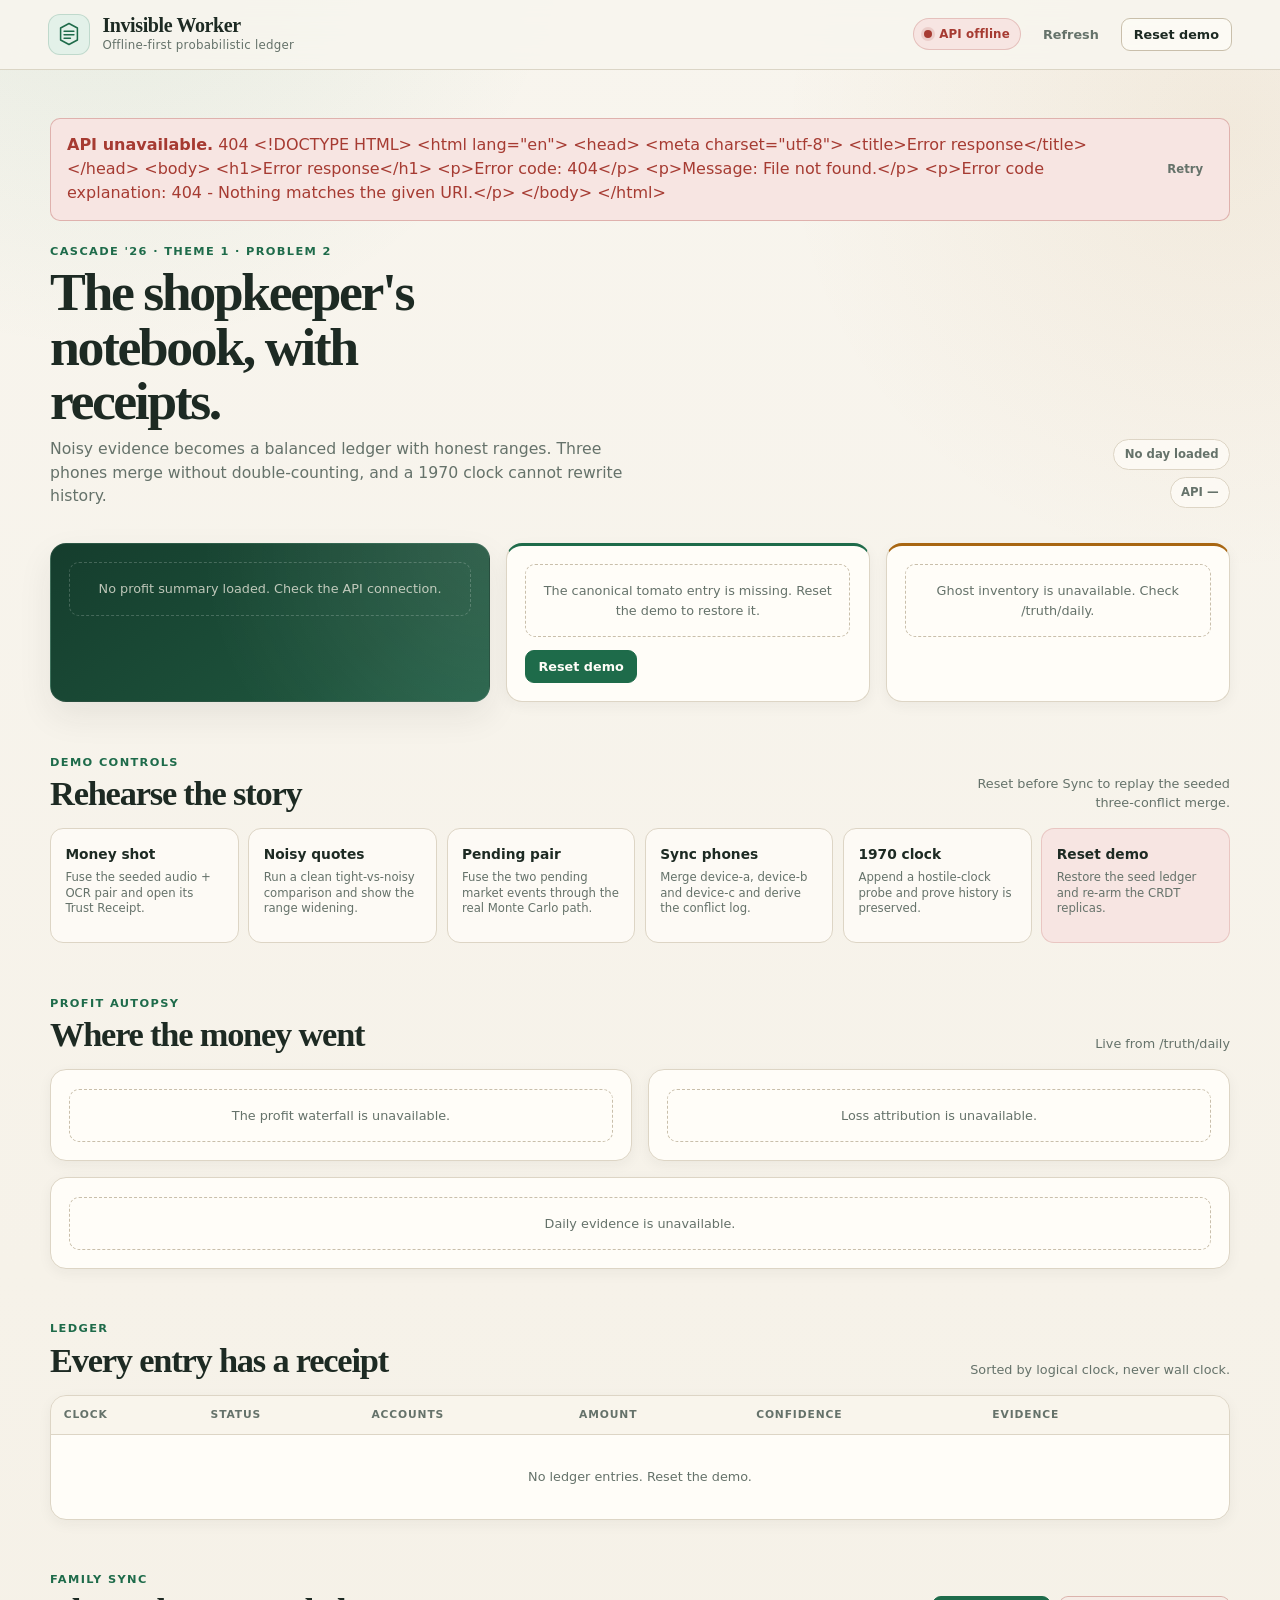
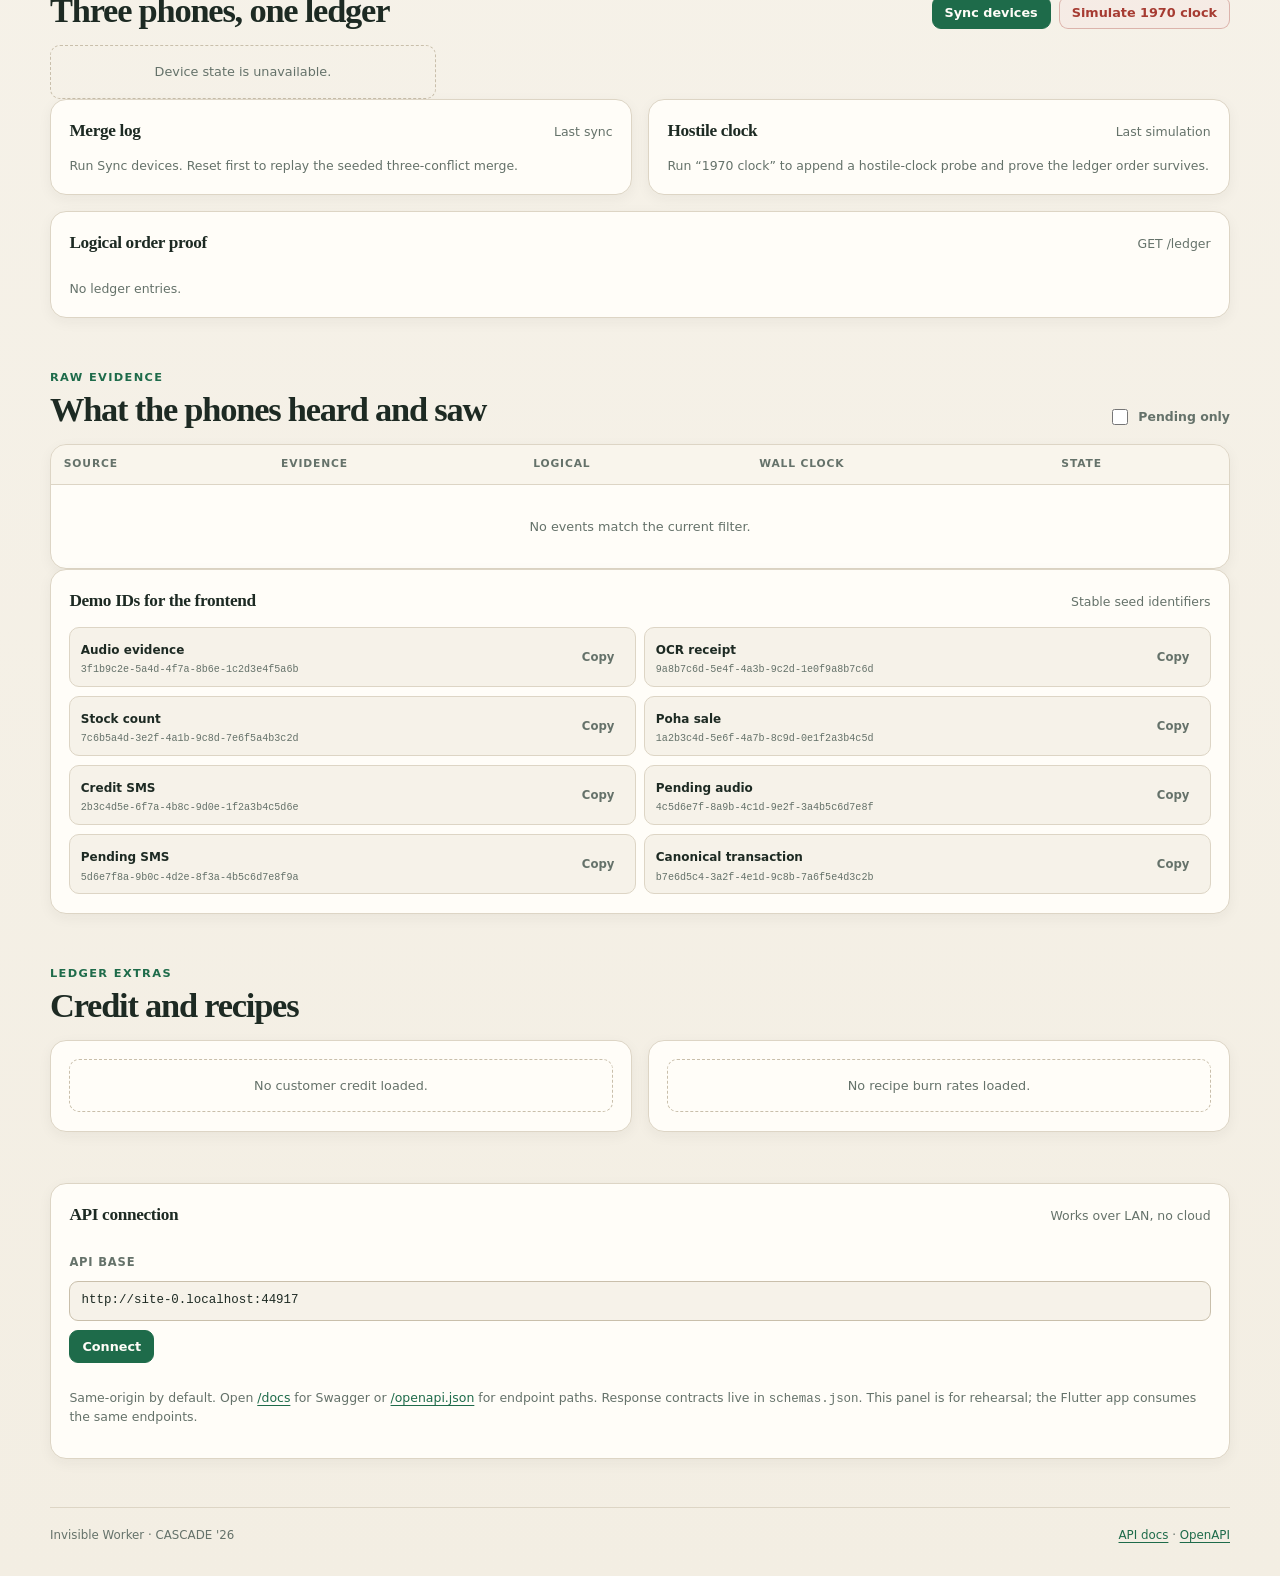
==== frontend/index.html @ 2cdbbe34 "Initial commit: offline probabilistic ledger, CRDT sync, and demo dashboard" ====
<!doctype html>
<html lang="en">
<head>
  <meta charset="utf-8">
  <meta name="viewport" content="width=device-width, initial-scale=1">
  <meta name="color-scheme" content="light">
  <title>Invisible Worker — Daily Truth</title>
  <meta name="description" content="Offline-first probabilistic ledger for street vendors. Every number has a range and a receipt.">
  <link rel="stylesheet" href="styles.css">
</head>
<body>
  <a class="skip-link" href="#main">Skip to content</a>

  <header class="topbar">
    <div class="brand">
      <span class="brand-mark" aria-hidden="true">
        <svg viewBox="0 0 40 40" role="img" focusable="false">
          <path d="M8 11.5 20 5l12 6.5v17L20 35 8 28.5z" fill="none" stroke="currentColor" stroke-width="2.2" stroke-linejoin="round"/>
          <path d="M13 16h14M13 21h14M13 26h9" stroke="currentColor" stroke-width="2.2" stroke-linecap="round"/>
        </svg>
      </span>
      <div>
        <h1>Invisible Worker</h1>
        <p>Offline-first probabilistic ledger</p>
      </div>
    </div>
    <div class="topbar__actions">
      <span class="status status--idle" id="api-status" role="status">
        <span class="status__dot"></span>
        <span id="api-status-text">Connecting</span>
      </span>
      <button class="btn btn--ghost" id="refresh-btn" type="button">Refresh</button>
      <button class="btn btn--outline" id="reset-btn-top" type="button" data-action="reset">Reset demo</button>
    </div>
  </header>

  <main class="shell" id="main">
    <div class="banner" id="error-banner" role="alert" hidden>
      <div><strong>API unavailable.</strong> <span id="error-text">Check that the server is running and the API base is correct.</span></div>
      <button class="btn btn--small btn--ghost" id="retry-btn" type="button">Retry</button>
    </div>

    <section class="intro" aria-labelledby="intro-title">
      <div>
        <p class="eyebrow">CASCADE '26 · Theme 1 · Problem 2</p>
        <h2 id="intro-title">The shopkeeper's notebook, with receipts.</h2>
        <p class="intro__copy">Noisy evidence becomes a balanced ledger with honest ranges. Three phones merge without double-counting, and a 1970 clock cannot rewrite history.</p>
      </div>
      <div class="intro__meta">
        <span class="pill" id="business-date">Loading day…</span>
        <span class="pill" id="health-version">API —</span>
      </div>
    </section>

    <section class="hero-grid" aria-label="Today at a glance">
      <article class="card card--profit" id="profit-card">
        <div class="skeleton skeleton--line"></div>
        <div class="skeleton skeleton--big"></div>
        <div class="skeleton skeleton--line"></div>
        <div class="skeleton skeleton--line short"></div>
      </article>

      <article class="card card--shot" id="money-shot-card">
        <div class="skeleton skeleton--line"></div>
        <div class="skeleton skeleton--big"></div>
        <div class="skeleton skeleton--line"></div>
      </article>

      <article class="card card--ghost" id="ghost-card">
        <div class="skeleton skeleton--line"></div>
        <div class="skeleton skeleton--big"></div>
        <div class="skeleton skeleton--line"></div>
      </article>
    </section>

    <section class="section" id="controls" aria-labelledby="controls-title">
      <div class="section__head">
        <div>
          <p class="eyebrow">Demo controls</p>
          <h2 id="controls-title">Rehearse the story</h2>
        </div>
        <p class="section__hint">Reset before Sync to replay the seeded three-conflict merge.</p>
      </div>
      <div class="control-grid" id="control-grid">
        <button class="control" type="button" data-action="money-shot">
          <span class="control__title">Money shot</span>
          <span class="control__copy">Fuse the seeded audio + OCR pair and open its Trust Receipt.</span>
        </button>
        <button class="control" type="button" data-action="noisy">
          <span class="control__title">Noisy quotes</span>
          <span class="control__copy">Run a clean tight-vs-noisy comparison and show the range widening.</span>
        </button>
        <button class="control" type="button" data-action="pending-pair">
          <span class="control__title">Pending pair</span>
          <span class="control__copy">Fuse the two pending market events through the real Monte Carlo path.</span>
        </button>
        <button class="control" type="button" data-action="sync">
          <span class="control__title">Sync phones</span>
          <span class="control__copy">Merge device-a, device-b and device-c and derive the conflict log.</span>
        </button>
        <button class="control" type="button" data-action="clock">
          <span class="control__title">1970 clock</span>
          <span class="control__copy">Append a hostile-clock probe and prove history is preserved.</span>
        </button>
        <button class="control control--reset" type="button" data-action="reset">
          <span class="control__title">Reset demo</span>
          <span class="control__copy">Restore the seed ledger and re-arm the CRDT replicas.</span>
        </button>
      </div>
      <div class="scenario-result" id="scenario-result" hidden aria-live="polite"></div>
    </section>

    <section class="section" id="daily" aria-labelledby="daily-title">
      <div class="section__head">
        <div>
          <p class="eyebrow">Profit autopsy</p>
          <h2 id="daily-title">Where the money went</h2>
        </div>
        <p class="section__hint" id="daily-hint">Live from /truth/daily</p>
      </div>
      <div class="split-grid">
        <article class="card" id="waterfall-card">
          <div class="skeleton skeleton--line"></div>
          <div class="skeleton skeleton--line"></div>
          <div class="skeleton skeleton--line"></div>
        </article>
        <article class="card" id="loss-card">
          <div class="skeleton skeleton--line"></div>
          <div class="skeleton skeleton--line"></div>
          <div class="skeleton skeleton--line"></div>
        </article>
      </div>
      <article class="card evidence-card" id="evidence-card">
        <div class="skeleton skeleton--line"></div>
        <div class="skeleton skeleton--line"></div>
      </article>
    </section>

    <section class="section" id="ledger-section" aria-labelledby="ledger-title">
      <div class="section__head">
        <div>
          <p class="eyebrow">Ledger</p>
          <h2 id="ledger-title">Every entry has a receipt</h2>
        </div>
        <p class="section__hint">Sorted by logical clock, never wall clock.</p>
      </div>
      <div class="table-wrap card">
        <table>
          <caption class="sr-only">Ledger entries</caption>
          <thead>
            <tr>
              <th scope="col">Clock</th>
              <th scope="col">Status</th>
              <th scope="col">Accounts</th>
              <th scope="col">Amount</th>
              <th scope="col">Confidence</th>
              <th scope="col">Evidence</th>
              <th scope="col"><span class="sr-only">Action</span></th>
            </tr>
          </thead>
          <tbody id="ledger-body">
            <tr><td colspan="7" class="table-empty">Loading ledger…</td></tr>
          </tbody>
        </table>
      </div>
    </section>

    <section class="section" id="sync-section" aria-labelledby="sync-title">
      <div class="section__head">
        <div>
          <p class="eyebrow">Family sync</p>
          <h2 id="sync-title">Three phones, one ledger</h2>
        </div>
        <div class="button-row">
          <button class="btn btn--primary" type="button" data-action="sync">Sync devices</button>
          <button class="btn btn--danger-outline" type="button" data-action="clock">Simulate 1970 clock</button>
        </div>
      </div>
      <div class="device-grid" id="device-grid">
        <div class="card"><div class="skeleton skeleton--line"></div><div class="skeleton skeleton--line short"></div></div>
        <div class="card"><div class="skeleton skeleton--line"></div><div class="skeleton skeleton--line short"></div></div>
        <div class="card"><div class="skeleton skeleton--line"></div><div class="skeleton skeleton--line short"></div></div>
      </div>
      <div class="split-grid">
        <article class="card" id="merge-log-card">
          <div class="skeleton skeleton--line"></div>
          <div class="skeleton skeleton--line"></div>
        </article>
        <article class="card" id="clock-result-card">
          <div class="skeleton skeleton--line"></div>
          <div class="skeleton skeleton--line"></div>
        </article>
      </div>
      <article class="card order-card" id="order-card">
        <div class="card__head">
          <h3>Logical order proof</h3>
          <span class="muted">GET /ledger</span>
        </div>
        <div class="order-pills" id="ledger-order"></div>
        <p class="proof" id="probe-proof">Loading ledger order…</p>
      </article>
    </section>

    <section class="section" id="events-section" aria-labelledby="events-title">
      <div class="section__head">
        <div>
          <p class="eyebrow">Raw evidence</p>
          <h2 id="events-title">What the phones heard and saw</h2>
        </div>
        <label class="toggle">
          <input type="checkbox" id="pending-toggle">
          Pending only
        </label>
      </div>
      <div class="table-wrap card">
        <table>
          <caption class="sr-only">Raw events</caption>
          <thead>
            <tr>
              <th scope="col">Source</th>
              <th scope="col">Evidence</th>
              <th scope="col">Logical</th>
              <th scope="col">Wall clock</th>
              <th scope="col">State</th>
            </tr>
          </thead>
          <tbody id="events-body">
            <tr><td colspan="5" class="table-empty">Loading evidence…</td></tr>
          </tbody>
        </table>
      </div>
      <article class="card" id="seed-card">
        <div class="card__head">
          <h3>Demo IDs for the frontend</h3>
          <span class="muted">Stable seed identifiers</span>
        </div>
        <div class="seed-list" id="seed-list"></div>
      </article>
    </section>

    <section class="section" id="extras-section" aria-labelledby="extras-title">
      <div class="section__head">
        <div>
          <p class="eyebrow">Ledger extras</p>
          <h2 id="extras-title">Credit and recipes</h2>
        </div>
      </div>
      <div class="split-grid">
        <article class="card" id="credits-card">
          <div class="skeleton skeleton--line"></div>
          <div class="skeleton skeleton--line"></div>
        </article>
        <article class="card" id="recipes-card">
          <div class="skeleton skeleton--line"></div>
          <div class="skeleton skeleton--line"></div>
        </article>
      </div>
    </section>

    <section class="section" id="api-section" aria-labelledby="api-title">
      <article class="card api-card">
        <div class="card__head">
          <h3 id="api-title">API connection</h3>
          <span class="muted">Works over LAN, no cloud</span>
        </div>
        <form class="api-form" id="api-form">
          <label for="api-base">API base</label>
          <input id="api-base" name="api" type="url" placeholder="http://192.168.1.100:8000" autocomplete="off" spellcheck="false">
          <button class="btn btn--primary" type="submit">Connect</button>
        </form>
        <p class="muted">Same-origin by default. Open <a id="docs-link" href="/docs">/docs</a> for Swagger or <a id="openapi-link" href="/openapi.json">/openapi.json</a> for endpoint paths. Response contracts live in <code>schemas.json</code>. This panel is for rehearsal; the Flutter app consumes the same endpoints.</p>
      </article>
    </section>
  </main>

  <footer class="footer">
    <span>Invisible Worker · CASCADE '26</span>
    <span><a id="footer-docs-link" href="/docs">API docs</a> · <a id="footer-openapi-link" href="/openapi.json">OpenAPI</a></span>
  </footer>

  <div class="toasts" id="toasts" aria-live="polite" aria-atomic="false"></div>

  <div class="modal" id="receipt-modal" hidden>
    <div class="modal__backdrop" data-close-modal></div>
    <div class="modal__dialog" role="dialog" aria-modal="true" aria-labelledby="receipt-title">
      <div class="modal__header">
        <div>
          <p class="eyebrow">Trust Receipt</p>
          <h2 id="receipt-title">Evidence explanation</h2>
        </div>
        <button class="btn btn--ghost" type="button" data-close-modal aria-label="Close receipt">Close</button>
      </div>
      <div class="modal__body" id="receipt-body"></div>
    </div>
  </div>

  <script src="app.js" defer></script>
</body>
</html>
---- frontend/styles.css ----
:root {
  --paper: #f6f2e9;
  --paper-2: #efe8da;
  --card: #fffdf8;
  --ink: #1d2a23;
  --muted: #65726a;
  --faint: #8a948c;
  --line: #ddd5c5;
  --line-strong: #c9bfab;
  --green: #1e6b4a;
  --green-2: #2d8a60;
  --green-soft: #e3f1e9;
  --amber: #a86612;
  --amber-soft: #fbf0dc;
  --red: #a63b32;
  --red-soft: #f7e5e2;
  --blue: #2d5f8b;
  --blue-soft: #e6eef6;
  --shadow: 0 14px 34px rgba(34, 43, 34, .08);
  --shadow-soft: 0 4px 14px rgba(34, 43, 34, .05);
  --radius: 16px;
  --radius-sm: 10px;
  --sans: "Segoe UI", "Noto Sans", system-ui, -apple-system, sans-serif;
  --serif: Georgia, "Times New Roman", serif;
  --mono: "Cascadia Mono", "SFMono-Regular", Consolas, monospace;
}

* { box-sizing: border-box; }

[hidden] { display: none !important; }

html { scroll-behavior: smooth; scroll-padding-top: 5.5rem; }

body {
  margin: 0;
  font-family: var(--sans);
  color: var(--ink);
  background:
    radial-gradient(circle at 8% -4%, rgba(45, 138, 96, .10), transparent 30rem),
    radial-gradient(circle at 96% 4%, rgba(168, 102, 18, .08), transparent 28rem),
    linear-gradient(180deg, #f8f5ee 0%, var(--paper) 40%, #f3eee3 100%);
  min-height: 100vh;
  line-height: 1.5;
}

a { color: var(--green); text-decoration-thickness: 1px; text-underline-offset: 3px; }
a:hover { color: var(--green-2); }

button, input { font: inherit; }

button { cursor: pointer; }

:focus-visible {
  outline: 3px solid rgba(45, 138, 96, .42);
  outline-offset: 2px;
}

.sr-only {
  position: absolute;
  width: 1px;
  height: 1px;
  padding: 0;
  margin: -1px;
  overflow: hidden;
  clip: rect(0, 0, 0, 0);
  white-space: nowrap;
  border: 0;
}

.skip-link {
  position: absolute;
  left: 1rem;
  top: -4rem;
  z-index: 100;
  padding: .65rem 1rem;
  background: var(--ink);
  color: var(--card);
  border-radius: 8px;
}
.skip-link:focus { top: 1rem; }

.topbar {
  position: sticky;
  top: 0;
  z-index: 30;
  display: flex;
  align-items: center;
  justify-content: space-between;
  gap: 1rem;
  padding: .85rem clamp(1rem, 4vw, 3rem);
  background: rgba(248, 245, 238, .88);
  border-bottom: 1px solid rgba(201, 191, 171, .6);
  backdrop-filter: blur(14px);
}

.brand {
  display: flex;
  align-items: center;
  gap: .8rem;
  min-width: 0;
}

.brand-mark {
  display: grid;
  place-items: center;
  width: 2.6rem;
  height: 2.6rem;
  border-radius: 12px;
  color: var(--green);
  background: var(--green-soft);
  border: 1px solid rgba(30, 107, 74, .18);
  flex: none;
}
.brand-mark svg { width: 1.75rem; height: 1.75rem; }

.brand h1 {
  margin: 0;
  font-family: var(--serif);
  font-size: 1.25rem;
  letter-spacing: -.02em;
  line-height: 1.1;
}

.brand p {
  margin: .1rem 0 0;
  color: var(--muted);
  font-size: .74rem;
  letter-spacing: .02em;
}

.topbar__actions {
  display: flex;
  align-items: center;
  gap: .55rem;
  flex-wrap: wrap;
  justify-content: flex-end;
}

.status {
  display: inline-flex;
  align-items: center;
  gap: .45rem;
  padding: .38rem .65rem;
  border-radius: 999px;
  font-size: .74rem;
  font-weight: 600;
  letter-spacing: .01em;
  border: 1px solid var(--line);
  background: var(--card);
  color: var(--muted);
  white-space: nowrap;
}
.status__dot {
  width: .5rem;
  height: .5rem;
  border-radius: 50%;
  background: var(--faint);
  box-shadow: 0 0 0 3px rgba(138, 148, 140, .14);
}
.status--ok { color: var(--green); border-color: rgba(30, 107, 74, .22); background: var(--green-soft); }
.status--ok .status__dot { background: var(--green-2); box-shadow: 0 0 0 3px rgba(45, 138, 96, .16); }
.status--error { color: var(--red); border-color: rgba(166, 59, 50, .22); background: var(--red-soft); }
.status--error .status__dot { background: var(--red); box-shadow: 0 0 0 3px rgba(166, 59, 50, .14); }
.status--busy .status__dot { background: var(--amber); animation: pulse 1s ease-in-out infinite; }

@keyframes pulse { 50% { opacity: .35; } }

.shell {
  width: min(1180px, calc(100% - 2rem));
  margin: 0 auto;
  padding: clamp(1.4rem, 4vw, 3rem) 0 3rem;
}

.banner {
  display: flex;
  align-items: center;
  justify-content: space-between;
  gap: 1rem;
  margin-bottom: 1.4rem;
  padding: .9rem 1rem;
  border: 1px solid rgba(166, 59, 50, .3);
  border-radius: var(--radius-sm);
  background: var(--red-soft);
  color: var(--red);
}
.banner strong { font-weight: 700; }
.banner .btn { flex: none; }

.intro {
  display: flex;
  align-items: flex-end;
  justify-content: space-between;
  gap: 2rem;
  margin-bottom: clamp(1.4rem, 3vw, 2.2rem);
}
.intro h2 {
  margin: .3rem 0 .5rem;
  font-family: var(--serif);
  font-size: clamp(2rem, 4.2vw, 3.4rem);
  line-height: 1.02;
  letter-spacing: -.045em;
  font-weight: 600;
  max-width: 18ch;
}
.intro__copy {
  margin: 0;
  max-width: 60ch;
  color: var(--muted);
  font-size: .98rem;
}
.intro__meta {
  display: flex;
  flex-direction: column;
  align-items: flex-end;
  gap: .45rem;
  flex: none;
}

.eyebrow {
  margin: 0;
  color: var(--green);
  font-size: .71rem;
  font-weight: 700;
  letter-spacing: .12em;
  text-transform: uppercase;
}

.pill {
  display: inline-flex;
  align-items: center;
  padding: .35rem .65rem;
  border-radius: 999px;
  border: 1px solid var(--line);
  background: rgba(255, 253, 248, .7);
  color: var(--muted);
  font-size: .73rem;
  font-weight: 600;
  white-space: nowrap;
}

.hero-grid {
  display: grid;
  grid-template-columns: 1.15fr .95fr .9fr;
  gap: 1rem;
  align-items: stretch;
}

.card {
  position: relative;
  padding: 1.15rem;
  border: 1px solid var(--line);
  border-radius: var(--radius);
  background: var(--card);
  box-shadow: var(--shadow-soft);
}
.card--profit {
  color: #f5f1e6;
  border-color: rgba(255, 255, 255, .08);
  background:
    radial-gradient(circle at 100% 0, rgba(255, 255, 255, .10), transparent 18rem),
    linear-gradient(145deg, #153d2d, #1d523b 70%, #246148);
  box-shadow: var(--shadow);
}
.card--profit .eyebrow { color: #a9d6be; }
.card--profit .muted { color: rgba(245, 241, 230, .65); }
.card--profit a { color: #d8f0e3; }
.card--shot { border-top: 3px solid var(--green); }
.card--ghost { border-top: 3px solid var(--amber); }

.card__head {
  display: flex;
  align-items: baseline;
  justify-content: space-between;
  gap: 1rem;
  margin-bottom: .8rem;
}
.card__head h3 {
  margin: 0;
  font-family: var(--serif);
  font-size: 1.08rem;
  letter-spacing: -.02em;
}

.muted { color: var(--muted); font-size: .78rem; }
.faint { color: var(--faint); font-size: .74rem; }

.big-number {
  margin: .2rem 0 0;
  font-family: var(--serif);
  font-size: clamp(2.35rem, 4.4vw, 3.5rem);
  line-height: 1;
  letter-spacing: -.05em;
  font-variant-numeric: tabular-nums;
}
.sub-number {
  display: flex;
  align-items: center;
  gap: .45rem;
  margin-top: .45rem;
  font-size: 1.02rem;
  font-weight: 600;
  font-variant-numeric: tabular-nums;
}
.sub-number span { font-size: .74rem; font-weight: 500; opacity: .7; }

.tag {
  display: inline-flex;
  align-items: center;
  gap: .35rem;
  padding: .25rem .55rem;
  border-radius: 999px;
  font-size: .68rem;
  font-weight: 700;
  letter-spacing: .04em;
  text-transform: uppercase;
  border: 1px solid transparent;
}
.tag--green { color: var(--green); background: var(--green-soft); border-color: rgba(30, 107, 74, .18); }
.tag--amber { color: var(--amber); background: var(--amber-soft); border-color: rgba(168, 102, 18, .2); }
.tag--red { color: var(--red); background: var(--red-soft); border-color: rgba(166, 59, 50, .2); }
.tag--blue { color: var(--blue); background: var(--blue-soft); border-color: rgba(45, 95, 139, .2); }
.tag--quiet { color: var(--muted); background: var(--paper-2); border-color: var(--line); }
.card--profit .tag { background: rgba(255, 255, 255, .1); border-color: rgba(255, 255, 255, .14); color: #e6f4ec; }

.mini-grid {
  display: grid;
  grid-template-columns: 1fr 1fr;
  gap: .65rem .9rem;
  margin: 1rem 0 0;
}
.mini-grid div { min-width: 0; }
.mini-grid dt {
  margin: 0;
  color: var(--muted);
  font-size: .68rem;
  text-transform: uppercase;
  letter-spacing: .08em;
  font-weight: 700;
}
.mini-grid dd {
  margin: .1rem 0 0;
  font-size: .9rem;
  font-weight: 600;
  font-variant-numeric: tabular-nums;
}
.card--profit .mini-grid dt { color: rgba(245, 241, 230, .6); }
.card--profit .mini-grid dd span { color: rgba(245, 241, 230, .66); font-weight: 500; }
.card--profit .faint { color: rgba(245, 241, 230, .58); }
.card--profit .empty-state { color: rgba(245, 241, 230, .75); border-color: rgba(255, 255, 255, .2); }

.range-bar {
  position: relative;
  height: 6px;
  margin: 1.1rem 0 .4rem;
  border-radius: 999px;
  background: rgba(255, 255, 255, .14);
  overflow: hidden;
}
.range-bar__fill {
  position: absolute;
  top: 0;
  bottom: 0;
  border-radius: 999px;
  background: #a9d6be;
}
.range-labels {
  display: flex;
  justify-content: space-between;
  font-size: .68rem;
  color: rgba(245, 241, 230, .66);
  font-variant-numeric: tabular-nums;
}

.shot-amount {
  margin: .2rem 0 0;
  font-family: var(--serif);
  font-size: 2.3rem;
  letter-spacing: -.04em;
  line-height: 1;
  font-variant-numeric: tabular-nums;
}
.shot-account { margin: .35rem 0 0; color: var(--muted); font-size: .86rem; }
.evidence-chips { display: flex; flex-wrap: wrap; gap: .4rem; margin-top: .85rem; }
.chip {
  display: inline-flex;
  align-items: center;
  gap: .35rem;
  padding: .27rem .55rem;
  border-radius: 999px;
  font-size: .7rem;
  font-weight: 600;
  background: var(--paper-2);
  color: var(--ink);
  border: 1px solid var(--line);
}
.chip--audio { background: #eaf2f8; border-color: #cfe0ee; color: #2d5f8b; }
.chip--ocr { background: #f4eee3; border-color: #e5d8c1; color: #7c5a1c; }
.chip--sms { background: #eef1e4; border-color: #dbe3c8; color: #5a6b2a; }
.chip--manual { background: #f1e9f2; border-color: #e0d1e3; color: #6a4770; }

.ghost-number {
  margin: .2rem 0 0;
  font-family: var(--serif);
  font-size: 2.1rem;
  letter-spacing: -.04em;
  line-height: 1.05;
  font-variant-numeric: tabular-nums;
}
.ghost-number small { font-family: var(--sans); font-size: .8rem; color: var(--muted); letter-spacing: 0; }
.stock-bar {
  position: relative;
  height: 12px;
  margin: .95rem 0 .35rem;
  border-radius: 999px;
  background: var(--paper-2);
  border: 1px solid var(--line);
  overflow: hidden;
}
.stock-bar__expected { position: absolute; inset: 0; background: repeating-linear-gradient(135deg, #efe8da, #efe8da 6px, #f8f3e9 6px, #f8f3e9 12px); }
.stock-bar__counted { position: absolute; top: 0; bottom: 0; left: 0; background: var(--amber); opacity: .85; }
.stock-bar__missing { position: absolute; top: 0; bottom: 0; right: 0; background: rgba(166, 59, 50, .22); }
.stock-legend { display: flex; justify-content: space-between; gap: .5rem; font-size: .7rem; color: var(--muted); }

.consistency {
  display: flex;
  align-items: flex-start;
  gap: .55rem;
  margin-top: .8rem;
  padding: .55rem .65rem;
  border-radius: var(--radius-sm);
  background: var(--green-soft);
  color: var(--green);
  font-size: .78rem;
  font-weight: 600;
}
.consistency--warn { background: var(--amber-soft); color: var(--amber); }

.button-row { display: flex; gap: .5rem; flex-wrap: wrap; align-items: center; }

.btn {
  display: inline-flex;
  align-items: center;
  justify-content: center;
  gap: .4rem;
  border: 1px solid transparent;
  border-radius: 9px;
  padding: .5rem .75rem;
  font-size: .8rem;
  font-weight: 600;
  line-height: 1.2;
  background: transparent;
  color: var(--ink);
  transition: transform .12s ease, background .12s ease, border-color .12s ease;
  white-space: nowrap;
}
.btn:hover { transform: translateY(-1px); }
.btn:active { transform: translateY(0); }
.btn:disabled { opacity: .55; cursor: progress; transform: none; }
.btn--primary { background: var(--green); color: #fffdf8; border-color: var(--green); }
.btn--primary:hover { background: #17563c; }
.btn--outline { border-color: var(--line-strong); background: rgba(255, 253, 248, .6); }
.btn--outline:hover { border-color: var(--green); color: var(--green); }
.btn--ghost { background: transparent; color: var(--muted); }
.btn--ghost:hover { color: var(--ink); background: rgba(29, 42, 35, .05); }
.btn--danger-outline { border-color: rgba(166, 59, 50, .32); color: var(--red); background: rgba(247, 229, 226, .45); }
.btn--danger-outline:hover { background: var(--red-soft); }
.btn--small { padding: .35rem .55rem; font-size: .73rem; }
.btn--link { padding: .2rem; border: 0; background: transparent; color: var(--green); text-decoration: underline; text-underline-offset: 3px; }
.btn.is-busy { position: relative; color: transparent !important; }
.btn.is-busy::after {
  content: "";
  position: absolute;
  width: .95rem;
  height: .95rem;
  border: 2px solid rgba(29, 42, 35, .35);
  border-top-color: transparent;
  border-radius: 50%;
  animation: spin .7s linear infinite;
}
.btn--primary.is-busy::after { border-color: rgba(255, 255, 255, .65); border-top-color: transparent; }
@keyframes spin { to { transform: rotate(360deg); } }

.section { margin-top: clamp(2rem, 4vw, 3.2rem); scroll-margin-top: 5.5rem; }
.section__head {
  display: flex;
  align-items: flex-end;
  justify-content: space-between;
  gap: 1.2rem;
  margin-bottom: 1rem;
}
.section__head h2 {
  margin: .28rem 0 0;
  font-family: var(--serif);
  font-size: clamp(1.55rem, 2.8vw, 2.15rem);
  letter-spacing: -.035em;
  line-height: 1.08;
  font-weight: 600;
}
.section__hint { margin: 0; max-width: 36ch; color: var(--muted); font-size: .8rem; text-align: right; }

.control-grid {
  display: grid;
  grid-template-columns: repeat(6, minmax(0, 1fr));
  gap: .6rem;
}
.control {
  display: flex;
  flex-direction: column;
  align-items: flex-start;
  gap: .35rem;
  min-height: 7.2rem;
  padding: .9rem;
  text-align: left;
  border: 1px solid var(--line);
  border-radius: 13px;
  background: rgba(255, 253, 248, .75);
  color: var(--ink);
  transition: border-color .15s ease, transform .15s ease, background .15s ease;
}
.control:hover { transform: translateY(-2px); border-color: var(--green); background: var(--card); box-shadow: var(--shadow-soft); }
.control:disabled { opacity: .6; cursor: progress; transform: none; }
.control--reset { background: var(--red-soft); border-color: rgba(166, 59, 50, .18); }
.control__title { font-weight: 700; font-size: .86rem; }
.control__copy { color: var(--muted); font-size: .73rem; line-height: 1.35; }
.control.is-busy .control__title { opacity: .5; }

.scenario-result {
  margin-top: .9rem;
  padding: 1rem;
  border: 1px solid var(--line);
  border-radius: var(--radius-sm);
  background: var(--paper-2);
}
.scenario-result h3 { margin: 0 0 .35rem; font-family: var(--serif); font-size: 1rem; }
.scenario-result p { margin: 0; color: var(--muted); font-size: .8rem; }

.split-grid {
  display: grid;
  grid-template-columns: 1fr 1fr;
  gap: 1rem;
}

.waterfall { display: grid; gap: .55rem; margin-top: .8rem; }
.waterfall__row {
  display: grid;
  grid-template-columns: 9.5rem 1fr auto;
  align-items: center;
  gap: .6rem;
  font-size: .78rem;
}
.waterfall__label { color: var(--muted); }
.waterfall__track { height: 9px; background: var(--paper-2); border-radius: 999px; overflow: hidden; }
.waterfall__bar { height: 100%; border-radius: 999px; background: var(--green-2); }
.waterfall__bar--negative { background: var(--amber); }
.waterfall__bar--total { background: var(--green); }
.waterfall__value { font-weight: 600; font-variant-numeric: tabular-nums; white-space: nowrap; }
.waterfall__row--total { padding-top: .35rem; border-top: 1px dashed var(--line); }

.loss-stack {
  display: flex;
  height: 14px;
  margin: .8rem 0 .6rem;
  border-radius: 999px;
  overflow: hidden;
  background: var(--paper-2);
  border: 1px solid var(--line);
}
.loss-stack span { height: 100%; }
.loss-legend { display: grid; gap: .55rem; }
.loss-legend__row { display: grid; grid-template-columns: 1fr auto; align-items: center; gap: .75rem; }
.loss-legend__name { display: flex; align-items: center; gap: .45rem; font-size: .8rem; text-transform: capitalize; }
.swatch { width: .6rem; height: .6rem; border-radius: 3px; flex: none; }
.loss-legend__value { font-size: .8rem; font-weight: 600; font-variant-numeric: tabular-nums; }
.loss-driver { margin: .15rem 0 0 1.05rem; color: var(--muted); font-size: .72rem; }
.loss-quantiles { margin-top: .8rem; padding-top: .7rem; border-top: 1px dashed var(--line); display: flex; justify-content: space-between; gap: .5rem; font-size: .74rem; color: var(--muted); font-variant-numeric: tabular-nums; }

.evidence-card { margin-top: 1rem; }
.evidence-grid {
  display: grid;
  grid-template-columns: repeat(4, minmax(0, 1fr));
  gap: .7rem;
  margin: .6rem 0 1rem;
}
.stat {
  padding: .65rem .7rem;
  border: 1px solid var(--line);
  border-radius: var(--radius-sm);
  background: var(--paper);
}
.stat__label { color: var(--muted); font-size: .67rem; text-transform: uppercase; letter-spacing: .07em; font-weight: 700; }
.stat__value { margin-top: .15rem; font-size: 1.1rem; font-weight: 600; font-variant-numeric: tabular-nums; }
.action-list { margin: .5rem 0 0; padding: 0; list-style: none; display: grid; gap: .45rem; }
.action-list li { display: flex; gap: .55rem; align-items: flex-start; font-size: .82rem; color: var(--ink); }
.action-list li::before { content: ""; width: .4rem; height: .4rem; margin-top: .4rem; border-radius: 50%; background: var(--green-2); flex: none; }
.fingerprint {
  display: flex;
  align-items: center;
  gap: .55rem;
  flex-wrap: wrap;
  margin-top: 1rem;
  padding-top: .8rem;
  border-top: 1px dashed var(--line);
}
.fingerprint code {
  font-family: var(--mono);
  font-size: .68rem;
  color: var(--muted);
  word-break: break-all;
  background: var(--paper);
  padding: .3rem .45rem;
  border-radius: 6px;
  border: 1px solid var(--line);
}

.table-wrap { padding: 0; overflow-x: auto; }
table { width: 100%; border-collapse: collapse; min-width: 720px; }
thead th {
  text-align: left;
  padding: .7rem .8rem;
  font-size: .67rem;
  text-transform: uppercase;
  letter-spacing: .08em;
  color: var(--muted);
  border-bottom: 1px solid var(--line);
  background: rgba(239, 232, 218, .4);
  white-space: nowrap;
}
tbody td {
  padding: .7rem .8rem;
  font-size: .8rem;
  border-bottom: 1px solid rgba(221, 213, 197, .65);
  vertical-align: middle;
}
tbody tr:last-child td { border-bottom: 0; }
tbody tr:hover { background: rgba(227, 241, 233, .28); }
tr.is-canonical { background: rgba(227, 241, 233, .35); box-shadow: inset 3px 0 0 var(--green); }
tr.is-probe { background: rgba(247, 229, 226, .28); box-shadow: inset 3px 0 0 var(--red); }
.table-empty { text-align: center; color: var(--muted); padding: 2rem 1rem !important; }
.cell-main { font-weight: 600; }
.cell-sub { display: block; color: var(--muted); font-size: .7rem; margin-top: .1rem; }
.mono { font-family: var(--mono); font-size: .72rem; }
.badge-stack { display: flex; flex-wrap: wrap; gap: .3rem; align-items: center; }
.confidence-bar { width: 4.5rem; height: 5px; background: var(--paper-2); border-radius: 999px; overflow: hidden; margin-top: .25rem; }
.confidence-bar span { display: block; height: 100%; background: var(--green-2); border-radius: 999px; }

.device-grid { display: grid; grid-template-columns: repeat(3, minmax(0, 1fr)); gap: .7rem; }
.device {
  padding: .9rem;
  border: 1px solid var(--line);
  border-radius: 13px;
  background: var(--card);
}
.device__top { display: flex; align-items: center; justify-content: space-between; gap: .5rem; }
.device__name { font-weight: 700; font-size: .9rem; }
.device__status { display: flex; align-items: center; gap: .35rem; font-size: .7rem; color: var(--muted); }
.device__status .dot { width: .5rem; height: .5rem; border-radius: 50%; background: var(--faint); }
.device__status .dot.online { background: var(--green-2); }
.device__status .dot.syncing { background: var(--amber); }
.device__status .dot.offline { background: var(--red); }
.device__meta { display: flex; gap: 1rem; margin-top: .7rem; font-size: .72rem; color: var(--muted); }
.device__meta strong { display: block; color: var(--ink); font-size: .88rem; }

.order-card { margin-top: 1rem; }
.order-pills { display: flex; flex-wrap: wrap; gap: .4rem; }
.order-pill {
  display: inline-flex;
  align-items: center;
  gap: .3rem;
  padding: .3rem .55rem;
  border-radius: 999px;
  border: 1px solid var(--line);
  background: var(--paper);
  font-size: .7rem;
  font-variant-numeric: tabular-nums;
}
.order-pill--probe { border-color: rgba(166, 59, 50, .35); background: var(--red-soft); color: var(--red); }
.order-pill--canonical { border-color: rgba(30, 107, 74, .25); background: var(--green-soft); color: var(--green); }
.proof { margin: .7rem 0 0; color: var(--muted); font-size: .78rem; }
.proof strong { color: var(--ink); }

.log {
  margin: .4rem 0 0;
  padding: .7rem .8rem;
  border-radius: var(--radius-sm);
  background: #17241d;
  color: #d8e6dc;
  font-family: var(--mono);
  font-size: .71rem;
  line-height: 1.55;
  white-space: pre-wrap;
  overflow-wrap: anywhere;
}
.log__empty { margin: .4rem 0 0; color: var(--muted); font-size: .78rem; }
.clock-result { display: grid; gap: .55rem; margin-top: .5rem; }
.clock-result__message { padding: .65rem .7rem; border-radius: var(--radius-sm); background: var(--red-soft); color: var(--red); font-size: .78rem; font-weight: 600; }
.kv { display: flex; justify-content: space-between; gap: 1rem; padding: .35rem 0; border-bottom: 1px dashed var(--line); font-size: .76rem; }
.kv:last-child { border-bottom: 0; }
.kv span:first-child { color: var(--muted); }
.kv span:last-child { font-weight: 600; font-variant-numeric: tabular-nums; text-align: right; }

.toggle { display: inline-flex; align-items: center; gap: .45rem; color: var(--muted); font-size: .78rem; font-weight: 600; }
.toggle input { accent-color: var(--green); width: 1rem; height: 1rem; }

.seed-list { display: grid; grid-template-columns: repeat(2, minmax(0, 1fr)); gap: .55rem; margin-top: .5rem; }
.seed-item {
  display: flex;
  align-items: center;
  justify-content: space-between;
  gap: .7rem;
  padding: .55rem .65rem;
  border: 1px solid var(--line);
  border-radius: var(--radius-sm);
  background: var(--paper);
}
.seed-item__label { font-size: .75rem; font-weight: 600; }
.seed-item__id { display: block; margin-top: .1rem; font-family: var(--mono); font-size: .63rem; color: var(--muted); overflow-wrap: anywhere; }

.extra-list { display: grid; gap: .55rem; margin-top: .5rem; }
.extra-row { display: flex; align-items: center; justify-content: space-between; gap: 1rem; padding: .5rem 0; border-bottom: 1px dashed var(--line); font-size: .8rem; }
.extra-row:last-child { border-bottom: 0; }
.extra-row__value { font-weight: 600; font-variant-numeric: tabular-nums; text-align: right; white-space: nowrap; }

.api-card { display: grid; gap: .8rem; }
.api-form { display: flex; align-items: end; gap: .6rem; flex-wrap: wrap; }
.api-form label { display: grid; gap: .25rem; flex: 1 1 22rem; font-size: .72rem; font-weight: 700; color: var(--muted); text-transform: uppercase; letter-spacing: .07em; }
.api-form input {
  width: 100%;
  padding: .6rem .7rem;
  border: 1px solid var(--line-strong);
  border-radius: 9px;
  background: var(--paper);
  color: var(--ink);
  font-family: var(--mono);
  font-size: .78rem;
}
.api-form input:focus { border-color: var(--green); outline: none; box-shadow: 0 0 0 3px rgba(45, 138, 96, .15); }

.footer {
  display: flex;
  align-items: center;
  justify-content: space-between;
  gap: 1rem;
  width: min(1180px, calc(100% - 2rem));
  margin: 0 auto;
  padding: 1.2rem 0 2rem;
  border-top: 1px solid var(--line);
  color: var(--muted);
  font-size: .74rem;
}

.toasts {
  position: fixed;
  right: 1rem;
  bottom: 1rem;
  z-index: 80;
  display: grid;
  gap: .5rem;
  width: min(24rem, calc(100% - 2rem));
}
.toast {
  padding: .7rem .85rem;
  border-radius: var(--radius-sm);
  background: #17241d;
  color: #f2f6f3;
  box-shadow: var(--shadow);
  font-size: .8rem;
  animation: toast-in .18s ease-out;
}
.toast--error { background: #5c201b; }
@keyframes toast-in { from { opacity: 0; transform: translateY(6px); } }

.modal[hidden] { display: none; }
.modal {
  position: fixed;
  inset: 0;
  z-index: 70;
  display: grid;
  place-items: center;
  padding: 1rem;
}
.modal__backdrop { position: absolute; inset: 0; background: rgba(18, 28, 22, .55); backdrop-filter: blur(4px); }
.modal__dialog {
  position: relative;
  display: flex;
  flex-direction: column;
  width: min(56rem, 100%);
  max-height: min(86vh, 50rem);
  border-radius: 20px;
  border: 1px solid var(--line);
  background: var(--card);
  box-shadow: 0 30px 80px rgba(10, 18, 13, .35);
  animation: modal-in .2s ease-out;
  overflow: hidden;
}
@keyframes modal-in { from { opacity: 0; transform: translateY(14px) scale(.99); } }
.modal__header {
  display: flex;
  align-items: flex-start;
  justify-content: space-between;
  gap: 1rem;
  padding: 1.1rem 1.2rem .9rem;
  border-bottom: 1px solid var(--line);
  background: var(--paper);
}
.modal__header h2 { margin: .2rem 0 0; font-family: var(--serif); font-size: 1.45rem; letter-spacing: -.03em; }
.modal__body { padding: 1.1rem 1.2rem 1.4rem; overflow-y: auto; }

.receipt-hero {
  display: flex;
  align-items: flex-start;
  justify-content: space-between;
  gap: 1rem;
  flex-wrap: wrap;
  padding-bottom: 1rem;
  border-bottom: 1px solid var(--line);
}
.receipt-amount { font-family: var(--serif); font-size: 2.2rem; letter-spacing: -.04em; line-height: 1; font-variant-numeric: tabular-nums; }
.receipt-sub { margin-top: .35rem; color: var(--muted); font-size: .82rem; }
.receipt-compare { display: grid; grid-template-columns: repeat(3, minmax(0, 1fr)); gap: .55rem; margin: 1rem 0; }
.receipt-compare > div { padding: .65rem .7rem; border: 1px solid var(--line); border-radius: var(--radius-sm); background: var(--paper); }
.receipt-compare span { display: block; color: var(--muted); font-size: .66rem; text-transform: uppercase; letter-spacing: .07em; font-weight: 700; }
.receipt-compare strong { display: block; margin-top: .2rem; font-size: .92rem; font-variant-numeric: tabular-nums; }
.receipt-callout { margin: .8rem 0; padding: .65rem .75rem; border-radius: var(--radius-sm); background: var(--amber-soft); color: var(--amber); font-size: .78rem; font-weight: 600; }
.receipt-section { margin-top: 1rem; }
.receipt-section h3 { margin: 0 0 .55rem; font-family: var(--serif); font-size: 1.05rem; }
.source-grid { display: grid; grid-template-columns: repeat(2, minmax(0, 1fr)); gap: .6rem; }
.source-card { padding: .75rem; border: 1px solid var(--line); border-radius: var(--radius-sm); background: var(--paper); }
.source-card__top { display: flex; align-items: center; justify-content: space-between; gap: .5rem; }
.source-card__meta { display: grid; grid-template-columns: 1fr 1fr; gap: .45rem; margin-top: .6rem; font-size: .72rem; }
.source-card__meta span { display: block; color: var(--muted); font-size: .63rem; text-transform: uppercase; letter-spacing: .06em; font-weight: 700; }
.source-card__meta strong { font-weight: 600; font-variant-numeric: tabular-nums; }
.agreement-grid { display: grid; grid-template-columns: repeat(4, minmax(0, 1fr)); gap: .55rem; }
.agreement-grid > div { padding: .6rem .65rem; border: 1px solid var(--line); border-radius: var(--radius-sm); background: var(--paper); }
.agreement-grid span { display: block; color: var(--muted); font-size: .63rem; text-transform: uppercase; letter-spacing: .06em; font-weight: 700; }
.agreement-grid strong { display: block; margin-top: .15rem; font-size: .86rem; font-variant-numeric: tabular-nums; }
.narrative { margin: .6rem 0 0; padding: .8rem .85rem; border-left: 3px solid var(--green); background: var(--green-soft); border-radius: 0 var(--radius-sm) var(--radius-sm) 0; font-size: .83rem; line-height: 1.6; }
.counterfactual-grid { display: grid; gap: .5rem; }
.counterfactual { display: grid; grid-template-columns: 8rem 1fr auto; gap: .65rem; align-items: center; font-size: .76rem; }
.counterfactual__track { height: 8px; background: var(--paper-2); border-radius: 999px; overflow: hidden; }
.counterfactual__fill { height: 100%; background: var(--green-2); border-radius: 999px; }
.counterfactual__value { font-variant-numeric: tabular-nums; white-space: nowrap; font-weight: 600; }
.evidence-id-list { display: flex; flex-wrap: wrap; gap: .3rem; }
.evidence-id { font-family: var(--mono); font-size: .63rem; color: var(--muted); background: var(--paper); border: 1px solid var(--line); border-radius: 5px; padding: .18rem .35rem; }

.skeleton {
  border-radius: 6px;
  background: linear-gradient(90deg, rgba(29, 42, 35, .06), rgba(29, 42, 35, .11), rgba(29, 42, 35, .06));
  background-size: 200% 100%;
  animation: shimmer 1.4s ease-in-out infinite;
  margin: .45rem 0;
}
.skeleton--line { height: .8rem; width: 82%; }
.skeleton--line.short { width: 48%; }
.skeleton--big { height: 2.5rem; width: 62%; }
.card--profit .skeleton { background: linear-gradient(90deg, rgba(255,255,255,.08), rgba(255,255,255,.16), rgba(255,255,255,.08)); background-size: 200% 100%; }
@keyframes shimmer { 0% { background-position: 200% 0; } 100% { background-position: -200% 0; } }

.empty-state { padding: 1rem; border: 1px dashed var(--line-strong); border-radius: var(--radius-sm); color: var(--muted); font-size: .8rem; text-align: center; }

@media (max-width: 1020px) {
  .hero-grid { grid-template-columns: 1fr 1fr; }
  .card--profit { grid-column: 1 / -1; }
  .control-grid { grid-template-columns: repeat(3, minmax(0, 1fr)); }
  .evidence-grid { grid-template-columns: repeat(2, minmax(0, 1fr)); }
}

@media (max-width: 720px) {
  .topbar { align-items: flex-start; }
  .brand p { display: none; }
  .topbar__actions { gap: .35rem; }
  .status { order: 3; }
  .intro { flex-direction: column; align-items: flex-start; gap: 1rem; }
  .intro__meta { flex-direction: row; align-items: center; }
  .hero-grid, .split-grid { grid-template-columns: 1fr; }
  .control-grid { grid-template-columns: repeat(2, minmax(0, 1fr)); }
  .control { min-height: 6.4rem; }
  .device-grid { grid-template-columns: 1fr; }
  .section__head { flex-direction: column; align-items: flex-start; gap: .5rem; }
  .section__hint { text-align: left; }
  .seed-list { grid-template-columns: 1fr; }
  .source-grid { grid-template-columns: 1fr; }
  .receipt-compare { grid-template-columns: 1fr; }
  .agreement-grid { grid-template-columns: repeat(2, minmax(0, 1fr)); }
  .waterfall__row { grid-template-columns: 7rem 1fr auto; }
  .footer { flex-direction: column; align-items: flex-start; gap: .4rem; }
  .table-wrap { padding: .5rem; overflow: visible; }
  table { min-width: 0; }
  thead { display: none; }
  table, tbody, tr, td { display: block; width: 100%; }
  tbody tr {
    margin-bottom: .6rem;
    padding: .65rem .75rem;
    border: 1px solid var(--line);
    border-radius: 12px;
    background: var(--card);
  }
  tbody tr:last-child { margin-bottom: 0; }
  tbody td {
    padding: .32rem 0;
    border-bottom: 1px dashed rgba(221, 213, 197, .65);
    font-size: .78rem;
  }
  tbody td:last-child { padding-top: .5rem; border-bottom: 0; }
  tbody td::before {
    content: attr(data-label);
    display: block;
    margin-bottom: .12rem;
    color: var(--muted);
    font-size: .62rem;
    font-weight: 700;
    letter-spacing: .07em;
    text-transform: uppercase;
  }
  tbody td[data-label="Action"] { text-align: right; }
  tbody td[data-label="Action"]::before { display: none; }
  tbody td.table-empty { display: block; padding: 1rem !important; border: 0; }
  tbody td.table-empty::before { display: none; }
  .cell-main, .cell-sub { display: block; }
  .confidence-bar { width: 6rem; }
  tr.is-canonical { box-shadow: inset 3px 0 0 var(--green); }
  tr.is-probe { box-shadow: inset 3px 0 0 var(--red); }
}

@media (prefers-reduced-motion: reduce) {
  html { scroll-behavior: auto; }
  *, *::before, *::after { animation-duration: .001ms !important; animation-iteration-count: 1 !important; transition-duration: .001ms !important; }
}
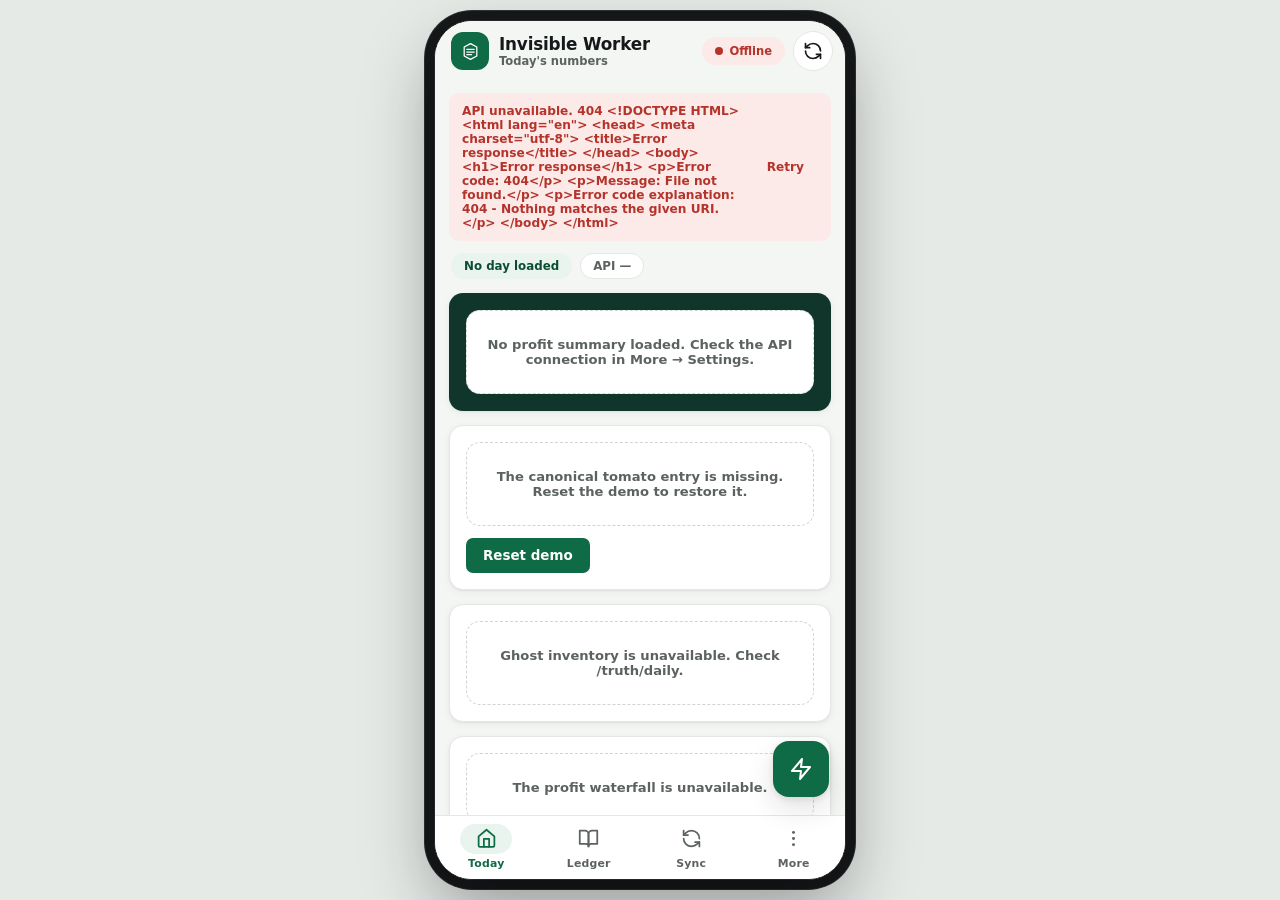
==== commit fc90d468: "feat: add frontend app with PWA support and dark/light themes" ====
--- a/frontend/index.html
+++ b/frontend/index.html
@@ -2,186 +2,135 @@
 <html lang="en">
 <head>
   <meta charset="utf-8">
-  <meta name="viewport" content="width=device-width, initial-scale=1">
-  <meta name="color-scheme" content="light">
-  <title>Invisible Worker — Daily Truth</title>
-  <meta name="description" content="Offline-first probabilistic ledger for street vendors. Every number has a range and a receipt.">
+  <meta name="viewport" content="width=device-width, initial-scale=1, viewport-fit=cover">
+  <meta name="color-scheme" content="light dark">
+  <meta name="theme-color" media="(prefers-color-scheme: light)" content="#f4f6f4">
+  <meta name="theme-color" media="(prefers-color-scheme: dark)" content="#0d100f">
+  <meta name="mobile-web-app-capable" content="yes">
+  <meta name="apple-mobile-web-app-capable" content="yes">
+  <meta name="apple-mobile-web-app-status-bar-style" content="black-translucent">
+  <meta name="description" content="Offline-first probabilistic ledger for street vendors. Every amount carries a confidence range and its source evidence.">
+  <title>Invisible Worker</title>
+  <link rel="manifest" href="manifest.webmanifest">
+  <link rel="icon" type="image/png" href="icons/icon-512.png">
+  <link rel="apple-touch-icon" href="icons/icon-512.png">
+  <script>
+    (function () {
+      try {
+        var stored = localStorage.getItem("iw-theme");
+        var theme = stored || (window.matchMedia("(prefers-color-scheme: dark)").matches ? "dark" : "light");
+        document.documentElement.dataset.theme = theme;
+      } catch (error) { document.documentElement.dataset.theme = "light"; }
+    })();
+  </script>
   <link rel="stylesheet" href="styles.css">
 </head>
 <body>
-  <a class="skip-link" href="#main">Skip to content</a>
-
-  <header class="topbar">
-    <div class="brand">
-      <span class="brand-mark" aria-hidden="true">
+  <div class="app" id="app">
+    <div class="splash" id="splash" aria-hidden="true">
+      <div class="splash__mark">
         <svg viewBox="0 0 40 40" role="img" focusable="false">
           <path d="M8 11.5 20 5l12 6.5v17L20 35 8 28.5z" fill="none" stroke="currentColor" stroke-width="2.2" stroke-linejoin="round"/>
           <path d="M13 16h14M13 21h14M13 26h9" stroke="currentColor" stroke-width="2.2" stroke-linecap="round"/>
         </svg>
-      </span>
-      <div>
-        <h1>Invisible Worker</h1>
-        <p>Offline-first probabilistic ledger</p>
-      </div>
+      </div>
+      <p class="splash__name">Invisible Worker</p>
+      <p class="splash__tag">Offline-first probabilistic ledger</p>
+      <span class="splash__loader" aria-hidden="true"></span>
     </div>
-    <div class="topbar__actions">
-      <span class="status status--idle" id="api-status" role="status">
-        <span class="status__dot"></span>
-        <span id="api-status-text">Connecting</span>
-      </span>
-      <button class="btn btn--ghost" id="refresh-btn" type="button">Refresh</button>
-      <button class="btn btn--outline" id="reset-btn-top" type="button" data-action="reset">Reset demo</button>
-    </div>
-  </header>
-
-  <main class="shell" id="main">
-    <div class="banner" id="error-banner" role="alert" hidden>
-      <div><strong>API unavailable.</strong> <span id="error-text">Check that the server is running and the API base is correct.</span></div>
-      <button class="btn btn--small btn--ghost" id="retry-btn" type="button">Retry</button>
-    </div>
-
-    <section class="intro" aria-labelledby="intro-title">
-      <div>
-        <p class="eyebrow">CASCADE '26 · Theme 1 · Problem 2</p>
-        <h2 id="intro-title">The shopkeeper's notebook, with receipts.</h2>
-        <p class="intro__copy">Noisy evidence becomes a balanced ledger with honest ranges. Three phones merge without double-counting, and a 1970 clock cannot rewrite history.</p>
-      </div>
-      <div class="intro__meta">
-        <span class="pill" id="business-date">Loading day…</span>
-        <span class="pill" id="health-version">API —</span>
-      </div>
-    </section>
-
-    <section class="hero-grid" aria-label="Today at a glance">
-      <article class="card card--profit" id="profit-card">
-        <div class="skeleton skeleton--line"></div>
-        <div class="skeleton skeleton--big"></div>
-        <div class="skeleton skeleton--line"></div>
-        <div class="skeleton skeleton--line short"></div>
-      </article>
-
-      <article class="card card--shot" id="money-shot-card">
-        <div class="skeleton skeleton--line"></div>
-        <div class="skeleton skeleton--big"></div>
-        <div class="skeleton skeleton--line"></div>
-      </article>
-
-      <article class="card card--ghost" id="ghost-card">
-        <div class="skeleton skeleton--line"></div>
-        <div class="skeleton skeleton--big"></div>
-        <div class="skeleton skeleton--line"></div>
-      </article>
-    </section>
-
-    <section class="section" id="controls" aria-labelledby="controls-title">
-      <div class="section__head">
-        <div>
-          <p class="eyebrow">Demo controls</p>
-          <h2 id="controls-title">Rehearse the story</h2>
-        </div>
-        <p class="section__hint">Reset before Sync to replay the seeded three-conflict merge.</p>
-      </div>
-      <div class="control-grid" id="control-grid">
-        <button class="control" type="button" data-action="money-shot">
-          <span class="control__title">Money shot</span>
-          <span class="control__copy">Fuse the seeded audio + OCR pair and open its Trust Receipt.</span>
+
+    <header class="appbar">
+      <div class="appbar__brand">
+        <span class="appbar__mark" aria-hidden="true">
+          <svg viewBox="0 0 40 40" role="img" focusable="false">
+            <path d="M8 11.5 20 5l12 6.5v17L20 35 8 28.5z" fill="none" stroke="currentColor" stroke-width="2.4" stroke-linejoin="round"/>
+            <path d="M13 16h14M13 21h14M13 26h9" stroke="currentColor" stroke-width="2.4" stroke-linecap="round"/>
+          </svg>
+        </span>
+        <div class="appbar__titles">
+          <h1>Invisible Worker</h1>
+          <p id="appbar-sub">Today's numbers</p>
+        </div>
+      </div>
+      <div class="appbar__actions">
+        <span class="status status--idle" id="api-status" role="status">
+          <span class="status__dot"></span>
+          <span id="api-status-text">Connecting</span>
+        </span>
+        <button class="iconbtn" id="refresh-btn" type="button" aria-label="Refresh">
+          <svg viewBox="0 0 24 24" fill="none" stroke="currentColor" stroke-width="2" stroke-linecap="round" stroke-linejoin="round" focusable="false"><path d="M21 12a9 9 0 0 0-9-9 9.75 9.75 0 0 0-6.74 2.74L3 8"/><path d="M3 3v5h5"/><path d="M3 12a9 9 0 0 0 9 9 9.75 9.75 0 0 0 6.74-2.74L21 16"/><path d="M16 16h5v5"/></svg>
         </button>
-        <button class="control" type="button" data-action="noisy">
-          <span class="control__title">Noisy quotes</span>
-          <span class="control__copy">Run a clean tight-vs-noisy comparison and show the range widening.</span>
-        </button>
-        <button class="control" type="button" data-action="pending-pair">
-          <span class="control__title">Pending pair</span>
-          <span class="control__copy">Fuse the two pending market events through the real Monte Carlo path.</span>
-        </button>
-        <button class="control" type="button" data-action="sync">
-          <span class="control__title">Sync phones</span>
-          <span class="control__copy">Merge device-a, device-b and device-c and derive the conflict log.</span>
-        </button>
-        <button class="control" type="button" data-action="clock">
-          <span class="control__title">1970 clock</span>
-          <span class="control__copy">Append a hostile-clock probe and prove history is preserved.</span>
-        </button>
-        <button class="control control--reset" type="button" data-action="reset">
-          <span class="control__title">Reset demo</span>
-          <span class="control__copy">Restore the seed ledger and re-arm the CRDT replicas.</span>
-        </button>
-      </div>
-      <div class="scenario-result" id="scenario-result" hidden aria-live="polite"></div>
-    </section>
-
-    <section class="section" id="daily" aria-labelledby="daily-title">
-      <div class="section__head">
-        <div>
-          <p class="eyebrow">Profit autopsy</p>
-          <h2 id="daily-title">Where the money went</h2>
-        </div>
-        <p class="section__hint" id="daily-hint">Live from /truth/daily</p>
-      </div>
-      <div class="split-grid">
+      </div>
+    </header>
+
+    <main id="main">
+      <div class="banner" id="error-banner" role="alert" hidden>
+        <div><strong>API unavailable.</strong> <span id="error-text">Check that the server is running and the API base is correct.</span></div>
+        <button class="btn btn--small btn--ghost" id="retry-btn" type="button">Retry</button>
+      </div>
+
+      <section class="page" id="page-today" data-page="today">
+        <div class="date-row">
+          <span class="pill pill--tonal" id="business-date">Loading day…</span>
+          <span class="pill pill--quiet" id="health-version">API —</span>
+        </div>
+
+        <article class="card card--hero" id="profit-card">
+          <div class="skeleton skeleton--line"></div>
+          <div class="skeleton skeleton--big"></div>
+          <div class="skeleton skeleton--line"></div>
+        </article>
+
+        <article class="card" id="money-shot-card">
+          <div class="skeleton skeleton--line"></div>
+          <div class="skeleton skeleton--big"></div>
+          <div class="skeleton skeleton--line"></div>
+        </article>
+
+        <article class="card" id="ghost-card">
+          <div class="skeleton skeleton--line"></div>
+          <div class="skeleton skeleton--big"></div>
+          <div class="skeleton skeleton--line"></div>
+        </article>
+
         <article class="card" id="waterfall-card">
           <div class="skeleton skeleton--line"></div>
           <div class="skeleton skeleton--line"></div>
           <div class="skeleton skeleton--line"></div>
         </article>
+
         <article class="card" id="loss-card">
           <div class="skeleton skeleton--line"></div>
           <div class="skeleton skeleton--line"></div>
-          <div class="skeleton skeleton--line"></div>
-        </article>
-      </div>
-      <article class="card evidence-card" id="evidence-card">
-        <div class="skeleton skeleton--line"></div>
-        <div class="skeleton skeleton--line"></div>
-      </article>
-    </section>
-
-    <section class="section" id="ledger-section" aria-labelledby="ledger-title">
-      <div class="section__head">
-        <div>
-          <p class="eyebrow">Ledger</p>
-          <h2 id="ledger-title">Every entry has a receipt</h2>
-        </div>
-        <p class="section__hint">Sorted by logical clock, never wall clock.</p>
-      </div>
-      <div class="table-wrap card">
-        <table>
-          <caption class="sr-only">Ledger entries</caption>
-          <thead>
-            <tr>
-              <th scope="col">Clock</th>
-              <th scope="col">Status</th>
-              <th scope="col">Accounts</th>
-              <th scope="col">Amount</th>
-              <th scope="col">Confidence</th>
-              <th scope="col">Evidence</th>
-              <th scope="col"><span class="sr-only">Action</span></th>
-            </tr>
-          </thead>
-          <tbody id="ledger-body">
-            <tr><td colspan="7" class="table-empty">Loading ledger…</td></tr>
-          </tbody>
-        </table>
-      </div>
-    </section>
-
-    <section class="section" id="sync-section" aria-labelledby="sync-title">
-      <div class="section__head">
-        <div>
-          <p class="eyebrow">Family sync</p>
-          <h2 id="sync-title">Three phones, one ledger</h2>
+        </article>
+
+        <article class="card" id="evidence-card">
+          <div class="skeleton skeleton--line"></div>
+          <div class="skeleton skeleton--line"></div>
+        </article>
+      </section>
+
+      <section class="page" id="page-ledger" data-page="ledger" hidden>
+        <div class="chip-row" id="ledger-filters" role="tablist" aria-label="Ledger filters">
+          <button class="chip is-active" type="button" data-filter="all">All</button>
+          <button class="chip" type="button" data-filter="fused">Fused</button>
+          <button class="chip" type="button" data-filter="pending">Pending</button>
+          <button class="chip" type="button" data-filter="suspect">1970 clock</button>
+        </div>
+        <div class="entry-list" id="ledger-list"></div>
+      </section>
+
+      <section class="page" id="page-sync" data-page="sync" hidden>
+        <p class="page-hint" id="sync-hint">Reset before Sync to replay the seeded three-conflict merge.</p>
+        <div class="device-grid" id="device-grid">
+          <div class="card"><div class="skeleton skeleton--line"></div><div class="skeleton skeleton--line short"></div></div>
+          <div class="card"><div class="skeleton skeleton--line"></div><div class="skeleton skeleton--line short"></div></div>
+          <div class="card"><div class="skeleton skeleton--line"></div><div class="skeleton skeleton--line short"></div></div>
         </div>
         <div class="button-row">
           <button class="btn btn--primary" type="button" data-action="sync">Sync devices</button>
           <button class="btn btn--danger-outline" type="button" data-action="clock">Simulate 1970 clock</button>
         </div>
-      </div>
-      <div class="device-grid" id="device-grid">
-        <div class="card"><div class="skeleton skeleton--line"></div><div class="skeleton skeleton--line short"></div></div>
-        <div class="card"><div class="skeleton skeleton--line"></div><div class="skeleton skeleton--line short"></div></div>
-        <div class="card"><div class="skeleton skeleton--line"></div><div class="skeleton skeleton--line short"></div></div>
-      </div>
-      <div class="split-grid">
         <article class="card" id="merge-log-card">
           <div class="skeleton skeleton--line"></div>
           <div class="skeleton skeleton--line"></div>
@@ -190,108 +139,188 @@
           <div class="skeleton skeleton--line"></div>
           <div class="skeleton skeleton--line"></div>
         </article>
-      </div>
-      <article class="card order-card" id="order-card">
-        <div class="card__head">
-          <h3>Logical order proof</h3>
-          <span class="muted">GET /ledger</span>
-        </div>
-        <div class="order-pills" id="ledger-order"></div>
-        <p class="proof" id="probe-proof">Loading ledger order…</p>
-      </article>
-    </section>
-
-    <section class="section" id="events-section" aria-labelledby="events-title">
-      <div class="section__head">
-        <div>
-          <p class="eyebrow">Raw evidence</p>
-          <h2 id="events-title">What the phones heard and saw</h2>
-        </div>
-        <label class="toggle">
-          <input type="checkbox" id="pending-toggle">
-          Pending only
-        </label>
-      </div>
-      <div class="table-wrap card">
-        <table>
-          <caption class="sr-only">Raw events</caption>
-          <thead>
-            <tr>
-              <th scope="col">Source</th>
-              <th scope="col">Evidence</th>
-              <th scope="col">Logical</th>
-              <th scope="col">Wall clock</th>
-              <th scope="col">State</th>
-            </tr>
-          </thead>
-          <tbody id="events-body">
-            <tr><td colspan="5" class="table-empty">Loading evidence…</td></tr>
-          </tbody>
-        </table>
-      </div>
-      <article class="card" id="seed-card">
-        <div class="card__head">
-          <h3>Demo IDs for the frontend</h3>
-          <span class="muted">Stable seed identifiers</span>
-        </div>
-        <div class="seed-list" id="seed-list"></div>
-      </article>
-    </section>
-
-    <section class="section" id="extras-section" aria-labelledby="extras-title">
-      <div class="section__head">
-        <div>
-          <p class="eyebrow">Ledger extras</p>
-          <h2 id="extras-title">Credit and recipes</h2>
-        </div>
-      </div>
-      <div class="split-grid">
+        <article class="card order-card" id="order-card">
+          <div class="card__head">
+            <h3>Logical order proof</h3>
+            <span class="muted">GET /ledger</span>
+          </div>
+          <div class="order-pills" id="ledger-order"></div>
+          <p class="proof" id="probe-proof">Loading ledger order…</p>
+        </article>
+      </section>
+
+      <section class="page" id="page-more" data-page="more" hidden>
+        <article class="card card--scenarios">
+          <div class="card__head">
+            <div><h3>Demo scenarios</h3></div>
+          </div>
+          <div class="scenario-list">
+            <button class="scenario" type="button" data-action="money-shot">
+              <span class="scenario__icon" aria-hidden="true"><svg viewBox="0 0 24 24" fill="none" stroke="currentColor" stroke-width="2" stroke-linecap="round" stroke-linejoin="round"><path d="M13 2 3 14h9l-1 8 10-12h-9l1-8z"/></svg></span>
+              <span class="scenario__text"><span class="scenario__title">Money shot</span><span class="scenario__copy">Fuse the seeded audio + OCR pair and open its Trust Receipt.</span></span>
+            </button>
+            <button class="scenario" type="button" data-action="noisy">
+              <span class="scenario__icon" aria-hidden="true"><svg viewBox="0 0 24 24" fill="none" stroke="currentColor" stroke-width="2" stroke-linecap="round" stroke-linejoin="round"><path d="M22 12h-4l-3 9L9 3l-3 9H2"/></svg></span>
+              <span class="scenario__text"><span class="scenario__title">Noisy quotes</span><span class="scenario__copy">Show the range widening when suppliers disagree.</span></span>
+            </button>
+            <button class="scenario" type="button" data-action="pending-pair">
+              <span class="scenario__icon" aria-hidden="true"><svg viewBox="0 0 24 24" fill="none" stroke="currentColor" stroke-width="2"><circle cx="9" cy="12" r="6"/><circle cx="15" cy="12" r="6"/></svg></span>
+              <span class="scenario__text"><span class="scenario__title">Pending pair</span><span class="scenario__copy">Fuse two pending events with the Monte Carlo path.</span></span>
+            </button>
+            <button class="scenario" type="button" data-action="sync">
+              <span class="scenario__icon" aria-hidden="true"><svg viewBox="0 0 24 24" fill="none" stroke="currentColor" stroke-width="2" stroke-linecap="round" stroke-linejoin="round"><path d="M21 12a9 9 0 0 0-9-9 9.75 9.75 0 0 0-6.74 2.74L3 8"/><path d="M3 3v5h5"/><path d="M3 12a9 9 0 0 0 9 9 9.75 9.75 0 0 0 6.74-2.74L21 16"/><path d="M16 16h5v5"/></svg></span>
+              <span class="scenario__text"><span class="scenario__title">Sync phones</span><span class="scenario__copy">Merge three devices and derive the conflict log.</span></span>
+            </button>
+            <button class="scenario" type="button" data-action="clock">
+              <span class="scenario__icon" aria-hidden="true"><svg viewBox="0 0 24 24" fill="none" stroke="currentColor" stroke-width="2" stroke-linecap="round" stroke-linejoin="round"><circle cx="12" cy="12" r="9"/><path d="M12 7v5l3.5 2"/></svg></span>
+              <span class="scenario__text"><span class="scenario__title">1970 clock</span><span class="scenario__copy">Append a hostile-clock probe and prove history survives.</span></span>
+            </button>
+            <button class="scenario scenario--danger" type="button" data-action="reset">
+              <span class="scenario__icon" aria-hidden="true"><svg viewBox="0 0 24 24" fill="none" stroke="currentColor" stroke-width="2" stroke-linecap="round" stroke-linejoin="round"><path d="M3 6h18"/><path d="M8 6V4a2 2 0 0 1 2-2h4a2 2 0 0 1 2 2v2"/><path d="M19 6l-1 14a2 2 0 0 1-2 2H8a2 2 0 0 1-2-2L5 6"/><path d="M10 11v6"/><path d="M14 11v6"/></svg></span>
+              <span class="scenario__text"><span class="scenario__title">Reset demo</span><span class="scenario__copy">Restore the seed ledger and re-arm the CRDT replicas.</span></span>
+            </button>
+          </div>
+          <div class="scenario-result" id="scenario-result" hidden aria-live="polite"></div>
+        </article>
+
         <article class="card" id="credits-card">
           <div class="skeleton skeleton--line"></div>
           <div class="skeleton skeleton--line"></div>
         </article>
+
         <article class="card" id="recipes-card">
           <div class="skeleton skeleton--line"></div>
           <div class="skeleton skeleton--line"></div>
         </article>
-      </div>
-    </section>
-
-    <section class="section" id="api-section" aria-labelledby="api-title">
-      <article class="card api-card">
-        <div class="card__head">
-          <h3 id="api-title">API connection</h3>
-          <span class="muted">Works over LAN, no cloud</span>
-        </div>
-        <form class="api-form" id="api-form">
-          <label for="api-base">API base</label>
-          <input id="api-base" name="api" type="url" placeholder="http://192.168.1.100:8000" autocomplete="off" spellcheck="false">
-          <button class="btn btn--primary" type="submit">Connect</button>
-        </form>
-        <p class="muted">Same-origin by default. Open <a id="docs-link" href="/docs">/docs</a> for Swagger or <a id="openapi-link" href="/openapi.json">/openapi.json</a> for endpoint paths. Response contracts live in <code>schemas.json</code>. This panel is for rehearsal; the Flutter app consumes the same endpoints.</p>
-      </article>
-    </section>
-  </main>
-
-  <footer class="footer">
-    <span>Invisible Worker · CASCADE '26</span>
-    <span><a id="footer-docs-link" href="/docs">API docs</a> · <a id="footer-openapi-link" href="/openapi.json">OpenAPI</a></span>
-  </footer>
-
-  <div class="toasts" id="toasts" aria-live="polite" aria-atomic="false"></div>
-
-  <div class="modal" id="receipt-modal" hidden>
-    <div class="modal__backdrop" data-close-modal></div>
-    <div class="modal__dialog" role="dialog" aria-modal="true" aria-labelledby="receipt-title">
-      <div class="modal__header">
-        <div>
-          <p class="eyebrow">Trust Receipt</p>
-          <h2 id="receipt-title">Evidence explanation</h2>
-        </div>
-        <button class="btn btn--ghost" type="button" data-close-modal aria-label="Close receipt">Close</button>
-      </div>
-      <div class="modal__body" id="receipt-body"></div>
+
+        <article class="card">
+          <div class="card__head">
+            <div><h3>Raw events</h3></div>
+            <label class="switch">
+              <input type="checkbox" id="pending-toggle">
+              <span class="switch__track" aria-hidden="true"><span class="switch__thumb"></span></span>
+              <span class="switch__label">Pending only</span>
+            </label>
+          </div>
+          <div class="event-list" id="events-body"></div>
+        </article>
+
+        <article class="card" id="seed-card">
+          <div class="card__head">
+            <h3>Demo IDs</h3>
+            <span class="muted">Stable seed identifiers</span>
+          </div>
+          <div class="seed-list" id="seed-list"></div>
+        </article>
+
+        <article class="card api-card">
+          <div class="card__head">
+            <div><h3>API connection</h3></div>
+            <span class="muted">Works over LAN, no cloud</span>
+          </div>
+          <form class="api-form" id="api-form">
+            <label for="api-base">API base</label>
+            <input id="api-base" name="api" type="url" placeholder="http://192.168.1.100:8000" autocomplete="off" spellcheck="false">
+            <button class="btn btn--primary" type="submit">Connect</button>
+          </form>
+          <div class="setting-row">
+            <span class="setting-row__text"><strong>Dark theme</strong><span>Follows system until you change it</span></span>
+            <label class="switch">
+              <input type="checkbox" id="theme-toggle" role="switch" aria-label="Dark theme">
+              <span class="switch__track" aria-hidden="true"><span class="switch__thumb"></span></span>
+            </label>
+          </div>
+          <p class="muted">Response contracts live in <code>schemas.json</code>. Open <a id="docs-link" href="/docs">/docs</a> for Swagger or <a id="openapi-link" href="/openapi.json">/openapi.json</a> for endpoint paths.</p>
+        </article>
+
+        <p class="colophon">Invisible Worker · CASCADE '26 · Theme 1 · Problem 2<br>Probabilistic ledger, CRDT sync, hostile-clock defence.</p>
+      </section>
+    </main>
+
+    <button class="fab" id="fab" type="button" aria-label="Quick actions" aria-haspopup="dialog">
+      <svg viewBox="0 0 24 24" fill="none" stroke="currentColor" stroke-width="2" stroke-linecap="round" stroke-linejoin="round" focusable="false"><path d="M13 2 3 14h9l-1 8 10-12h-9l1-8z"/></svg>
+    </button>
+
+    <nav class="bottomnav" aria-label="Main">
+      <button class="bottomnav__item is-active" type="button" data-tab="today">
+        <span class="bottomnav__icon" aria-hidden="true"><svg viewBox="0 0 24 24" fill="none" stroke="currentColor" stroke-width="2" stroke-linecap="round" stroke-linejoin="round"><path d="M3 9.5 12 2l9 7.5V20a1.5 1.5 0 0 1-1.5 1.5h-15A1.5 1.5 0 0 1 3 20z"/><path d="M9 21.5v-9h6v9"/></svg></span>
+        <span class="bottomnav__label">Today</span>
+      </button>
+      <button class="bottomnav__item" type="button" data-tab="ledger">
+        <span class="bottomnav__icon" aria-hidden="true"><svg viewBox="0 0 24 24" fill="none" stroke="currentColor" stroke-width="2" stroke-linecap="round" stroke-linejoin="round"><path d="M2 3h6a4 4 0 0 1 4 4v14a3 3 0 0 0-3-3H2z"/><path d="M22 3h-6a4 4 0 0 0-4 4v14a3 3 0 0 1 3-3h7z"/></svg></span>
+        <span class="bottomnav__label">Ledger</span>
+      </button>
+      <button class="bottomnav__item" type="button" data-tab="sync">
+        <span class="bottomnav__icon" aria-hidden="true"><svg viewBox="0 0 24 24" fill="none" stroke="currentColor" stroke-width="2" stroke-linecap="round" stroke-linejoin="round"><path d="M21 12a9 9 0 0 0-9-9 9.75 9.75 0 0 0-6.74 2.74L3 8"/><path d="M3 3v5h5"/><path d="M3 12a9 9 0 0 0 9 9 9.75 9.75 0 0 0 6.74-2.74L21 16"/><path d="M16 16h5v5"/></svg></span>
+        <span class="bottomnav__label">Sync</span>
+      </button>
+      <button class="bottomnav__item" type="button" data-tab="more">
+        <span class="bottomnav__icon" aria-hidden="true"><svg viewBox="0 0 24 24" fill="currentColor" stroke="none"><circle cx="12" cy="5" r="1.7"/><circle cx="12" cy="12" r="1.7"/><circle cx="12" cy="19" r="1.7"/></svg></span>
+        <span class="bottomnav__label">More</span>
+      </button>
+    </nav>
+
+    <div class="sheet" id="receipt-sheet" hidden>
+      <div class="sheet__backdrop" data-close-modal></div>
+      <div class="sheet__panel" role="dialog" aria-modal="true" aria-labelledby="receipt-title">
+        <div class="sheet__grab" data-close-modal aria-hidden="true"><span></span></div>
+        <div class="sheet__head">
+          <div>
+            <p class="eyebrow">Trust Receipt</p>
+            <h2 id="receipt-title">Evidence explanation</h2>
+          </div>
+          <button class="iconbtn" type="button" data-close-modal aria-label="Close receipt">
+            <svg viewBox="0 0 24 24" fill="none" stroke="currentColor" stroke-width="2" stroke-linecap="round" stroke-linejoin="round" focusable="false"><path d="M18 6 6 18"/><path d="m6 6 12 12"/></svg>
+          </button>
+        </div>
+        <div class="sheet__body" id="receipt-body"></div>
+      </div>
     </div>
+
+    <div class="sheet" id="actions-sheet" hidden>
+      <div class="sheet__backdrop" data-close-sheet></div>
+      <div class="sheet__panel" role="dialog" aria-modal="true" aria-label="Quick actions">
+        <div class="sheet__grab" data-close-sheet aria-hidden="true"><span></span></div>
+        <div class="sheet__head">
+          <div>
+            <h2>Run the demo</h2>
+          </div>
+          <button class="iconbtn" type="button" data-close-sheet aria-label="Close quick actions">
+            <svg viewBox="0 0 24 24" fill="none" stroke="currentColor" stroke-width="2" stroke-linecap="round" stroke-linejoin="round" focusable="false"><path d="M18 6 6 18"/><path d="m6 6 12 12"/></svg>
+          </button>
+        </div>
+        <div class="sheet__body">
+          <div class="qa-grid">
+            <button class="qa" type="button" data-action="money-shot">
+              <span class="qa__icon" aria-hidden="true"><svg viewBox="0 0 24 24" fill="none" stroke="currentColor" stroke-width="2" stroke-linecap="round" stroke-linejoin="round"><path d="M13 2 3 14h9l-1 8 10-12h-9l1-8z"/></svg></span>
+              <span>Money shot</span>
+            </button>
+            <button class="qa" type="button" data-action="noisy">
+              <span class="qa__icon" aria-hidden="true"><svg viewBox="0 0 24 24" fill="none" stroke="currentColor" stroke-width="2" stroke-linecap="round" stroke-linejoin="round"><path d="M22 12h-4l-3 9L9 3l-3 9H2"/></svg></span>
+              <span>Noisy quotes</span>
+            </button>
+            <button class="qa" type="button" data-action="pending-pair">
+              <span class="qa__icon" aria-hidden="true"><svg viewBox="0 0 24 24" fill="none" stroke="currentColor" stroke-width="2"><circle cx="9" cy="12" r="6"/><circle cx="15" cy="12" r="6"/></svg></span>
+              <span>Pending pair</span>
+            </button>
+            <button class="qa" type="button" data-action="sync">
+              <span class="qa__icon" aria-hidden="true"><svg viewBox="0 0 24 24" fill="none" stroke="currentColor" stroke-width="2" stroke-linecap="round" stroke-linejoin="round"><path d="M21 12a9 9 0 0 0-9-9 9.75 9.75 0 0 0-6.74 2.74L3 8"/><path d="M3 3v5h5"/><path d="M3 12a9 9 0 0 0 9 9 9.75 9.75 0 0 0 6.74-2.74L21 16"/><path d="M16 16h5v5"/></svg></span>
+              <span>Sync phones</span>
+            </button>
+            <button class="qa" type="button" data-action="clock">
+              <span class="qa__icon" aria-hidden="true"><svg viewBox="0 0 24 24" fill="none" stroke="currentColor" stroke-width="2" stroke-linecap="round" stroke-linejoin="round"><circle cx="12" cy="12" r="9"/><path d="M12 7v5l3.5 2"/></svg></span>
+              <span>1970 clock</span>
+            </button>
+            <button class="qa qa--danger" type="button" data-action="reset">
+              <span class="qa__icon" aria-hidden="true"><svg viewBox="0 0 24 24" fill="none" stroke="currentColor" stroke-width="2" stroke-linecap="round" stroke-linejoin="round"><path d="M3 6h18"/><path d="M8 6V4a2 2 0 0 1 2-2h4a2 2 0 0 1 2 2v2"/><path d="M19 6l-1 14a2 2 0 0 1-2 2H8a2 2 0 0 1-2-2L5 6"/><path d="M10 11v6"/><path d="M14 11v6"/></svg></span>
+              <span>Reset demo</span>
+            </button>
+          </div>
+        </div>
+      </div>
+    </div>
+
+    <div class="snackbar" id="toasts" aria-live="polite" aria-atomic="false"></div>
   </div>
 
   <script src="app.js" defer></script>
--- a/frontend/styles.css
+++ b/frontend/styles.css
@@ -1,927 +1,1392 @@
 :root {
-  --paper: #f6f2e9;
-  --paper-2: #efe8da;
-  --card: #fffdf8;
-  --ink: #1d2a23;
-  --muted: #65726a;
-  --faint: #8a948c;
-  --line: #ddd5c5;
-  --line-strong: #c9bfab;
-  --green: #1e6b4a;
-  --green-2: #2d8a60;
-  --green-soft: #e3f1e9;
-  --amber: #a86612;
-  --amber-soft: #fbf0dc;
-  --red: #a63b32;
-  --red-soft: #f7e5e2;
-  --blue: #2d5f8b;
-  --blue-soft: #e6eef6;
-  --shadow: 0 14px 34px rgba(34, 43, 34, .08);
-  --shadow-soft: 0 4px 14px rgba(34, 43, 34, .05);
-  --radius: 16px;
+  --bg: #f4f6f4;
+  --backdrop: #e6eae7;
+  --surface: #ffffff;
+  --surface-2: #fafbfa;
+  --surface-3: #f1f3f1;
+  --ink: #16191a;
+  --muted: #5b6260;
+  --faint: #69716d;
+  --line: #e4e7e4;
+  --line-strong: #d0d5d0;
+  --primary: #0f6b46;
+  --primary-strong: #0b5a3a;
+  --on-primary: #ffffff;
+  --primary-container: #e9f4ee;
+  --on-primary-container: #0b4d33;
+  --accent: #0f6b46;
+  --on-accent: #ffffff;
+  --on-accent-dim: rgba(255, 255, 255, .86);
+  --on-accent-tile: rgba(255, 255, 255, .18);
+  --on-accent-line: rgba(255, 255, 255, .32);
+  --green-soft: #e9f4ee;
+  --green-ink: #146c46;
+  --amber-soft: #fbf1de;
+  --amber-ink: #8a5a12;
+  --red: #b4342c;
+  --red-soft: #fbeae8;
+  --blue: #2f5c8f;
+  --blue-soft: #e8eff8;
+  --white: #ffffff;
+  --hero-bg: #10352a;
+  --hero-ink: #f4f7f4;
+  --hero-dim: rgba(244, 247, 244, .72);
+  --hero-line: rgba(244, 247, 244, .16);
+  --hero-tile: rgba(255, 255, 255, .06);
+  --console: #14181a;
+  --console-ink: #cfd9d3;
+  --shadow: 0 1px 2px rgba(16, 24, 20, .05), 0 2px 8px rgba(16, 24, 20, .05);
+  --shadow-soft: 0 1px 2px rgba(16, 24, 20, .05);
+  --shadow-raised: 0 2px 6px rgba(16, 24, 20, .10), 0 12px 28px rgba(16, 24, 20, .12);
+  --spinner-track: rgba(22, 25, 26, .20);
+  --spinner-ink: rgba(22, 25, 26, .72);
+  --radius: 14px;
   --radius-sm: 10px;
-  --sans: "Segoe UI", "Noto Sans", system-ui, -apple-system, sans-serif;
-  --serif: Georgia, "Times New Roman", serif;
+  --radius-xs: 7px;
+  --sans: "Segoe UI Variable Text", "Segoe UI", "Noto Sans", system-ui, -apple-system, sans-serif;
+  --display: "Segoe UI Variable Display", "Segoe UI", "Noto Sans", system-ui, -apple-system, sans-serif;
   --mono: "Cascadia Mono", "SFMono-Regular", Consolas, monospace;
+  --nav-h: 64px;
+  --appbar-h: 60px;
+}
+
+[data-theme="dark"] {
+  --bg: #0d100f;
+  --backdrop: #060807;
+  --surface: #161a18;
+  --surface-2: #1c211f;
+  --surface-3: #232927;
+  --ink: #e7eae7;
+  --muted: #9aa39e;
+  --faint: #7f8883;
+  --line: #262c29;
+  --line-strong: #363d39;
+  --primary: #4ec98a;
+  --primary-strong: #6fd69c;
+  --on-primary: #06231a;
+  --primary-container: #153026;
+  --on-primary-container: #8fdcae;
+  --accent: #4ec98a;
+  --on-accent: #06231a;
+  --on-accent-dim: rgba(6, 35, 26, .82);
+  --on-accent-tile: rgba(6, 35, 26, .14);
+  --on-accent-line: rgba(6, 35, 26, .26);
+  --green-soft: #153026;
+  --green-ink: #7fd6a8;
+  --amber-soft: #33280f;
+  --amber-ink: #e0bd6a;
+  --red: #f0968c;
+  --red-soft: #3a1f1c;
+  --blue: #9cbde4;
+  --blue-soft: #1b2836;
+  --white: #161a18;
+  --hero-bg: #0f2a21;
+  --hero-ink: #eef3ee;
+  --hero-dim: rgba(238, 243, 238, .72);
+  --hero-line: rgba(238, 243, 238, .16);
+  --hero-tile: rgba(255, 255, 255, .05);
+  --console: #101314;
+  --console-ink: #c3d2c9;
+  --shadow: 0 1px 2px rgba(0, 0, 0, .35), 0 2px 10px rgba(0, 0, 0, .30);
+  --shadow-soft: 0 1px 2px rgba(0, 0, 0, .30);
+  --shadow-raised: 0 2px 6px rgba(0, 0, 0, .45), 0 14px 32px rgba(0, 0, 0, .45);
+  --spinner-track: rgba(231, 234, 231, .22);
+  --spinner-ink: rgba(231, 234, 231, .78);
 }
 
 * { box-sizing: border-box; }
-
 [hidden] { display: none !important; }
 
-html { scroll-behavior: smooth; scroll-padding-top: 5.5rem; }
+html, body { height: 100%; }
 
 body {
   margin: 0;
   font-family: var(--sans);
   color: var(--ink);
-  background:
-    radial-gradient(circle at 8% -4%, rgba(45, 138, 96, .10), transparent 30rem),
-    radial-gradient(circle at 96% 4%, rgba(168, 102, 18, .08), transparent 28rem),
-    linear-gradient(180deg, #f8f5ee 0%, var(--paper) 40%, #f3eee3 100%);
-  min-height: 100vh;
-  line-height: 1.5;
-}
-
-a { color: var(--green); text-decoration-thickness: 1px; text-underline-offset: 3px; }
-a:hover { color: var(--green-2); }
-
-button, input { font: inherit; }
-
-button { cursor: pointer; }
-
-:focus-visible {
-  outline: 3px solid rgba(45, 138, 96, .42);
-  outline-offset: 2px;
-}
-
-.sr-only {
+  background: var(--bg);
+  -webkit-font-smoothing: antialiased;
+  text-rendering: optimizeLegibility;
+}
+
+/* ---------- App frame ---------- */
+
+.app {
+  position: relative;
+  display: flex;
+  flex-direction: column;
+  width: 100%;
+  height: 100dvh;
+  max-width: 100%;
+  margin: 0 auto;
+  background: var(--bg);
+  overflow: hidden;
+  font-variant-numeric: tabular-nums;
+}
+
+/* ---------- Splash ---------- */
+
+.splash {
   position: absolute;
-  width: 1px;
-  height: 1px;
-  padding: 0;
-  margin: -1px;
-  overflow: hidden;
-  clip: rect(0, 0, 0, 0);
-  white-space: nowrap;
-  border: 0;
-}
-
-.skip-link {
-  position: absolute;
-  left: 1rem;
-  top: -4rem;
-  z-index: 100;
-  padding: .65rem 1rem;
-  background: var(--ink);
-  color: var(--card);
-  border-radius: 8px;
-}
-.skip-link:focus { top: 1rem; }
-
-.topbar {
-  position: sticky;
-  top: 0;
-  z-index: 30;
+  inset: 0;
+  z-index: 60;
+  display: flex;
+  flex-direction: column;
+  align-items: center;
+  justify-content: center;
+  gap: 6px;
+  background: var(--bg);
+  transition: opacity .4s ease, visibility .4s ease;
+}
+
+.splash.is-hide { opacity: 0; visibility: hidden; }
+
+.splash__mark {
+  width: 92px;
+  height: 92px;
+  border-radius: 22px;
+  display: grid;
+  place-items: center;
+  background: var(--accent);
+  color: var(--on-accent);
+  margin-bottom: 12px;
+  box-shadow: var(--shadow-raised);
+}
+
+.splash__mark svg { width: 50px; height: 50px; }
+
+.splash__name {
+  margin: 0;
+  font-family: var(--display);
+  font-size: 1.7rem;
+  font-weight: 700;
+  letter-spacing: -.016em;
+  color: var(--ink);
+}
+
+.splash__tag {
+  margin: 0;
+  font-size: .8rem;
+  font-weight: 600;
+  color: var(--muted);
+}
+
+.splash__loader {
+  width: 24px;
+  height: 24px;
+  margin-top: 18px;
+  border-radius: 50%;
+  border: 3px solid var(--line-strong);
+  border-top-color: var(--ink);
+  animation: spin 0.9s linear infinite;
+}
+
+@keyframes spin { to { transform: rotate(360deg); } }
+
+/* ---------- App bar ---------- */
+
+.appbar {
+  flex: none;
+  height: var(--appbar-h);
   display: flex;
   align-items: center;
   justify-content: space-between;
-  gap: 1rem;
-  padding: .85rem clamp(1rem, 4vw, 3rem);
-  background: rgba(248, 245, 238, .88);
-  border-bottom: 1px solid rgba(201, 191, 171, .6);
-  backdrop-filter: blur(14px);
-}
-
-.brand {
-  display: flex;
-  align-items: center;
-  gap: .8rem;
-  min-width: 0;
-}
-
-.brand-mark {
+  gap: 10px;
+  padding: 0 12px 0 16px;
+  background: var(--bg);
+  z-index: 20;
+}
+
+.appbar__brand { display: flex; align-items: center; gap: 10px; min-width: 0; }
+
+.appbar__mark {
+  width: 38px;
+  height: 38px;
+  flex: none;
+  border-radius: 12px;
   display: grid;
   place-items: center;
-  width: 2.6rem;
-  height: 2.6rem;
-  border-radius: 12px;
-  color: var(--green);
-  background: var(--green-soft);
-  border: 1px solid rgba(30, 107, 74, .18);
-  flex: none;
-}
-.brand-mark svg { width: 1.75rem; height: 1.75rem; }
-
-.brand h1 {
+  background: var(--accent);
+  color: var(--on-accent);
+}
+
+.appbar__mark svg { width: 21px; height: 21px; }
+
+.appbar__titles { min-width: 0; }
+
+.appbar__titles h1 {
   margin: 0;
-  font-family: var(--serif);
-  font-size: 1.25rem;
-  letter-spacing: -.02em;
-  line-height: 1.1;
-}
-
-.brand p {
-  margin: .1rem 0 0;
+  font-family: var(--display);
+  font-size: 1.05rem;
+  font-weight: 700;
+  letter-spacing: -.01em;
+  white-space: nowrap;
+  overflow: hidden;
+  text-overflow: ellipsis;
+}
+
+.appbar__titles p {
+  margin: 0;
+  font-size: .72rem;
+  font-weight: 600;
   color: var(--muted);
-  font-size: .74rem;
-  letter-spacing: .02em;
-}
-
-.topbar__actions {
-  display: flex;
-  align-items: center;
-  gap: .55rem;
-  flex-wrap: wrap;
-  justify-content: flex-end;
-}
+  white-space: nowrap;
+  overflow: hidden;
+  text-overflow: ellipsis;
+}
+
+.appbar__actions { display: flex; align-items: center; gap: 8px; }
+
+.iconbtn {
+  width: 40px;
+  height: 40px;
+  border: none;
+  border-radius: 50%;
+  display: grid;
+  place-items: center;
+  background: var(--white);
+  color: var(--ink);
+  border: 1px solid var(--line);
+  cursor: pointer;
+  transition: transform .12s ease, background .18s ease;
+}
+
+.iconbtn:hover { background: var(--surface-2); }
+.iconbtn:active { transform: scale(.92); }
+.iconbtn svg { width: 20px; height: 20px; }
 
 .status {
   display: inline-flex;
   align-items: center;
-  gap: .45rem;
-  padding: .38rem .65rem;
+  gap: 6px;
+  padding: 6px 12px;
   border-radius: 999px;
-  font-size: .74rem;
+  font-size: .72rem;
+  font-weight: 700;
+  border: 1px solid var(--line);
+  background: var(--white);
+  color: var(--ink);
+}
+
+.status__dot { width: 8px; height: 8px; border-radius: 50%; background: var(--faint); }
+
+.status--ok .status__dot { background: var(--primary); }
+
+.status--error { background: var(--red-soft); color: var(--red); border-color: transparent; }
+.status--error .status__dot { background: var(--red); }
+
+.status--busy .status__dot { animation: pulse 1s ease-in-out infinite; }
+
+@keyframes pulse { 50% { opacity: .25; } }
+
+/* ---------- Main scroll region ---------- */
+
+main {
+  flex: 1;
+  overflow-y: auto;
+  overscroll-behavior: contain;
+  scroll-behavior: smooth;
+  padding: 12px 14px calc(var(--nav-h) + 84px);
+  scrollbar-width: thin;
+  scrollbar-color: var(--line-strong) transparent;
+}
+
+main::-webkit-scrollbar { width: 6px; }
+main::-webkit-scrollbar-thumb { background: var(--line-strong); border-radius: 999px; }
+main::-webkit-scrollbar-track { background: transparent; }
+
+.page { display: flex; flex-direction: column; gap: 14px; }
+
+.page-hint {
+  margin: 0;
+  font-size: .78rem;
   font-weight: 600;
-  letter-spacing: .01em;
-  border: 1px solid var(--line);
-  background: var(--card);
   color: var(--muted);
-  white-space: nowrap;
-}
-.status__dot {
-  width: .5rem;
-  height: .5rem;
-  border-radius: 50%;
-  background: var(--faint);
-  box-shadow: 0 0 0 3px rgba(138, 148, 140, .14);
-}
-.status--ok { color: var(--green); border-color: rgba(30, 107, 74, .22); background: var(--green-soft); }
-.status--ok .status__dot { background: var(--green-2); box-shadow: 0 0 0 3px rgba(45, 138, 96, .16); }
-.status--error { color: var(--red); border-color: rgba(166, 59, 50, .22); background: var(--red-soft); }
-.status--error .status__dot { background: var(--red); box-shadow: 0 0 0 3px rgba(166, 59, 50, .14); }
-.status--busy .status__dot { background: var(--amber); animation: pulse 1s ease-in-out infinite; }
-
-@keyframes pulse { 50% { opacity: .35; } }
-
-.shell {
-  width: min(1180px, calc(100% - 2rem));
-  margin: 0 auto;
-  padding: clamp(1.4rem, 4vw, 3rem) 0 3rem;
-}
-
-.banner {
-  display: flex;
-  align-items: center;
+  padding: 0 4px;
+}
+
+.date-row { display: flex; flex-wrap: wrap; gap: 8px; padding: 0 2px; }
+
+/* ---------- Cards ---------- */
+
+.card {
+  background: var(--surface);
+  border: 1px solid var(--line);
+  border-radius: var(--radius);
+  padding: 16px;
+  box-shadow: var(--shadow);
+}
+
+.card--hero { background: var(--hero-bg); color: var(--hero-ink); border-color: transparent; }
+
+.card__head {
+  display: flex;
+  align-items: flex-start;
   justify-content: space-between;
-  gap: 1rem;
-  margin-bottom: 1.4rem;
-  padding: .9rem 1rem;
-  border: 1px solid rgba(166, 59, 50, .3);
-  border-radius: var(--radius-sm);
-  background: var(--red-soft);
-  color: var(--red);
-}
-.banner strong { font-weight: 700; }
-.banner .btn { flex: none; }
-
-.intro {
-  display: flex;
-  align-items: flex-end;
-  justify-content: space-between;
-  gap: 2rem;
-  margin-bottom: clamp(1.4rem, 3vw, 2.2rem);
-}
-.intro h2 {
-  margin: .3rem 0 .5rem;
-  font-family: var(--serif);
-  font-size: clamp(2rem, 4.2vw, 3.4rem);
-  line-height: 1.02;
-  letter-spacing: -.045em;
-  font-weight: 600;
-  max-width: 18ch;
-}
-.intro__copy {
-  margin: 0;
-  max-width: 60ch;
-  color: var(--muted);
-  font-size: .98rem;
-}
-.intro__meta {
-  display: flex;
-  flex-direction: column;
-  align-items: flex-end;
-  gap: .45rem;
-  flex: none;
-}
-
-.eyebrow {
-  margin: 0;
-  color: var(--green);
-  font-size: .71rem;
-  font-weight: 700;
-  letter-spacing: .12em;
-  text-transform: uppercase;
-}
-
-.pill {
-  display: inline-flex;
-  align-items: center;
-  padding: .35rem .65rem;
-  border-radius: 999px;
-  border: 1px solid var(--line);
-  background: rgba(255, 253, 248, .7);
-  color: var(--muted);
-  font-size: .73rem;
-  font-weight: 600;
-  white-space: nowrap;
-}
-
-.hero-grid {
-  display: grid;
-  grid-template-columns: 1.15fr .95fr .9fr;
-  gap: 1rem;
-  align-items: stretch;
-}
-
-.card {
-  position: relative;
-  padding: 1.15rem;
-  border: 1px solid var(--line);
-  border-radius: var(--radius);
-  background: var(--card);
-  box-shadow: var(--shadow-soft);
-}
-.card--profit {
-  color: #f5f1e6;
-  border-color: rgba(255, 255, 255, .08);
-  background:
-    radial-gradient(circle at 100% 0, rgba(255, 255, 255, .10), transparent 18rem),
-    linear-gradient(145deg, #153d2d, #1d523b 70%, #246148);
-  box-shadow: var(--shadow);
-}
-.card--profit .eyebrow { color: #a9d6be; }
-.card--profit .muted { color: rgba(245, 241, 230, .65); }
-.card--profit a { color: #d8f0e3; }
-.card--shot { border-top: 3px solid var(--green); }
-.card--ghost { border-top: 3px solid var(--amber); }
-
-.card__head {
-  display: flex;
-  align-items: baseline;
-  justify-content: space-between;
-  gap: 1rem;
-  margin-bottom: .8rem;
-}
+  gap: 10px;
+  margin-bottom: 10px;
+  flex-wrap: wrap;
+}
+
 .card__head h3 {
   margin: 0;
-  font-family: var(--serif);
+  font-family: var(--display);
   font-size: 1.08rem;
-  letter-spacing: -.02em;
-}
+  font-weight: 700;
+  letter-spacing: -.01em;
+}
+
+.eyebrow {
+  margin: 0 0 2px;
+  font-size: .66rem;
+  font-weight: 700;
+  text-transform: uppercase;
+  letter-spacing: .06em;
+  color: var(--muted);
+}
+
+.card--hero .eyebrow { color: var(--hero-dim); }
 
 .muted { color: var(--muted); font-size: .78rem; }
 .faint { color: var(--faint); font-size: .74rem; }
 
-.big-number {
-  margin: .2rem 0 0;
-  font-family: var(--serif);
-  font-size: clamp(2.35rem, 4.4vw, 3.5rem);
-  line-height: 1;
-  letter-spacing: -.05em;
-  font-variant-numeric: tabular-nums;
-}
-.sub-number {
-  display: flex;
-  align-items: center;
-  gap: .45rem;
-  margin-top: .45rem;
-  font-size: 1.02rem;
-  font-weight: 600;
-  font-variant-numeric: tabular-nums;
-}
-.sub-number span { font-size: .74rem; font-weight: 500; opacity: .7; }
-
-.tag {
-  display: inline-flex;
-  align-items: center;
-  gap: .35rem;
-  padding: .25rem .55rem;
-  border-radius: 999px;
-  font-size: .68rem;
-  font-weight: 700;
-  letter-spacing: .04em;
-  text-transform: uppercase;
-  border: 1px solid transparent;
-}
-.tag--green { color: var(--green); background: var(--green-soft); border-color: rgba(30, 107, 74, .18); }
-.tag--amber { color: var(--amber); background: var(--amber-soft); border-color: rgba(168, 102, 18, .2); }
-.tag--red { color: var(--red); background: var(--red-soft); border-color: rgba(166, 59, 50, .2); }
-.tag--blue { color: var(--blue); background: var(--blue-soft); border-color: rgba(45, 95, 139, .2); }
-.tag--quiet { color: var(--muted); background: var(--paper-2); border-color: var(--line); }
-.card--profit .tag { background: rgba(255, 255, 255, .1); border-color: rgba(255, 255, 255, .14); color: #e6f4ec; }
-
-.mini-grid {
-  display: grid;
-  grid-template-columns: 1fr 1fr;
-  gap: .65rem .9rem;
-  margin: 1rem 0 0;
-}
-.mini-grid div { min-width: 0; }
-.mini-grid dt {
-  margin: 0;
-  color: var(--muted);
-  font-size: .68rem;
-  text-transform: uppercase;
-  letter-spacing: .08em;
-  font-weight: 700;
-}
-.mini-grid dd {
-  margin: .1rem 0 0;
-  font-size: .9rem;
-  font-weight: 600;
-  font-variant-numeric: tabular-nums;
-}
-.card--profit .mini-grid dt { color: rgba(245, 241, 230, .6); }
-.card--profit .mini-grid dd span { color: rgba(245, 241, 230, .66); font-weight: 500; }
-.card--profit .faint { color: rgba(245, 241, 230, .58); }
-.card--profit .empty-state { color: rgba(245, 241, 230, .75); border-color: rgba(255, 255, 255, .2); }
+/* ---------- Hero (profit) ---------- */
+
+.hero-top { display: flex; justify-content: space-between; align-items: center; gap: 12px; }
+
+.hero-amount {
+  margin: 6px 0 2px;
+  font-family: var(--display);
+  font-size: 2.6rem;
+  line-height: 1.02;
+  font-weight: 700;
+  letter-spacing: -.018em;
+}
+
+.hero-sub { margin: 0 0 12px; font-size: .82rem; font-weight: 600; color: var(--hero-dim); }
 
 .range-bar {
   position: relative;
-  height: 6px;
-  margin: 1.1rem 0 .4rem;
+  height: 10px;
   border-radius: 999px;
-  background: rgba(255, 255, 255, .14);
+  background: var(--hero-tile);
+  border: 1px solid var(--hero-line);
   overflow: hidden;
 }
+
 .range-bar__fill {
   position: absolute;
   top: 0;
   bottom: 0;
   border-radius: 999px;
-  background: #a9d6be;
-}
+  background: var(--hero-ink);
+}
+
 .range-labels {
   display: flex;
   justify-content: space-between;
+  font-size: .7rem;
+  font-weight: 600;
+  color: var(--hero-dim);
+  margin-top: 5px;
+}
+
+.mini-grid {
+  display: grid;
+  grid-template-columns: 1fr 1fr;
+  gap: 8px;
+  margin: 14px 0 0;
+}
+
+.mini-grid > div {
+  background: var(--hero-tile);
+  border: 1px solid var(--hero-line);
+  border-radius: var(--radius-sm);
+  padding: 9px 11px;
+}
+
+.mini-grid dt { font-size: .64rem; font-weight: 700; text-transform: uppercase; letter-spacing: .06em; color: var(--hero-dim); }
+.mini-grid dd { margin: 2px 0 0; font-size: .92rem; font-weight: 700; }
+.mini-grid dd span { font-size: .68rem; font-weight: 500; color: var(--hero-dim); }
+
+.hero-foot { margin: 12px 0 0; font-size: .74rem; color: var(--hero-dim); }
+
+.conf-ring { flex: none; text-align: center; }
+.conf-ring svg { display: block; }
+.conf-ring__track { stroke: var(--hero-line); }
+.conf-ring__fill { stroke: var(--hero-ink); transition: stroke-dashoffset .6s ease; }
+.conf-ring__label { font-size: .68rem; font-weight: 700; color: var(--hero-dim); margin-top: 2px; }
+
+/* ---------- Stat strip ---------- */
+
+/* ---------- Money shot / ghost ---------- */
+
+.shot-amount {
+  margin: 2px 0 0;
+  font-family: var(--display);
+  font-size: 2.1rem;
+  font-weight: 700;
+  letter-spacing: -.016em;
+  line-height: 1.1;
+}
+
+.sub-number { margin: 2px 0 0; font-size: .8rem; font-weight: 600; color: var(--muted); }
+.sub-number span { color: var(--faint); font-size: .7rem; }
+
+.shot-account { margin: 6px 0 0; font-size: .84rem; font-weight: 700; }
+
+.ghost-number {
+  margin: 2px 0 8px;
+  font-family: var(--display);
+  font-size: 1.75rem;
+  font-weight: 700;
+  letter-spacing: -.014em;
+  line-height: 1.15;
+}
+
+.ghost-number small { font-size: .95rem; font-weight: 600; color: var(--muted); font-family: var(--sans); letter-spacing: 0; }
+
+.evidence-chips { display: flex; flex-wrap: wrap; gap: 6px; margin-top: 8px; }
+
+.confidence-bar {
+  height: 8px;
+  border-radius: 999px;
+  background: var(--surface-3);
+  overflow: hidden;
+}
+
+.confidence-bar span {
+  display: block;
+  height: 100%;
+  border-radius: 999px;
+  background: var(--primary);
+}
+
+.stock-bar {
+  position: relative;
+  height: 16px;
+  border-radius: 999px;
+  background: var(--surface-3);
+  overflow: hidden;
+  display: flex;
+}
+
+.stock-bar__expected {
+  position: absolute;
+  inset: 0;
+  background: repeating-linear-gradient(45deg, var(--amber-soft), var(--amber-soft) 5px, transparent 5px, transparent 10px);
+  opacity: .55;
+}
+
+.stock-bar__counted { position: relative; background: var(--primary); }
+
+.stock-bar__missing { position: relative; background: repeating-linear-gradient(45deg, var(--amber-ink), var(--amber-ink) 5px, transparent 5px, transparent 10px); }
+
+.stock-legend {
+  display: flex;
+  justify-content: space-between;
+  font-size: .72rem;
+  font-weight: 600;
+  color: var(--muted);
+  margin-top: 5px;
+}
+
+.consistency { display: flex; gap: 8px; font-size: .8rem; font-weight: 600; margin-top: 12px; color: var(--green-ink); }
+.consistency--warn { color: var(--amber-ink); }
+.consistency .muted { font-size: .72rem; font-weight: 500; }
+
+/* ---------- Waterfall / loss ---------- */
+
+.waterfall { display: flex; flex-direction: column; gap: 9px; }
+
+.waterfall__row { display: grid; grid-template-columns: 92px 1fr auto; align-items: center; gap: 10px; }
+.waterfall__label { font-size: .76rem; font-weight: 600; color: var(--muted); }
+
+.waterfall__track { height: 12px; border-radius: 999px; background: var(--surface-3); overflow: hidden; }
+
+.waterfall__bar { display: block; height: 100%; border-radius: 999px; background: var(--line-strong); }
+.waterfall__bar--negative { background: var(--red); }
+.waterfall__bar--total { background: var(--primary); }
+
+.waterfall__row--total .waterfall__label { color: var(--ink); font-weight: 700; }
+.waterfall__value { font-size: .76rem; font-weight: 700; white-space: nowrap; }
+.waterfall__value .faint { font-weight: 500; }
+
+.loss-stack {
+  display: flex;
+  height: 18px;
+  border-radius: 999px;
+  overflow: hidden;
+  background: var(--surface-3);
+}
+
+.loss-stack span { display: block; height: 100%; }
+
+.loss-legend { display: flex; flex-direction: column; gap: 10px; margin-top: 12px; }
+
+.loss-legend__row { display: flex; justify-content: space-between; align-items: baseline; gap: 8px; }
+
+.loss-legend__name { display: inline-flex; align-items: center; gap: 7px; font-size: .82rem; font-weight: 700; text-transform: capitalize; }
+
+.swatch { width: 11px; height: 11px; border-radius: 4px; flex: none; }
+
+.loss-legend__value { font-size: .78rem; font-weight: 700; }
+.loss-legend__value .faint { font-weight: 500; }
+
+.loss-driver { margin: 1px 0 0; font-size: .72rem; color: var(--muted); padding-left: 18px; }
+
+.loss-quantiles {
+  display: flex;
+  flex-wrap: wrap;
+  gap: 6px;
+  margin-top: 12px;
   font-size: .68rem;
-  color: rgba(245, 241, 230, .66);
-  font-variant-numeric: tabular-nums;
-}
-
-.shot-amount {
-  margin: .2rem 0 0;
-  font-family: var(--serif);
-  font-size: 2.3rem;
-  letter-spacing: -.04em;
-  line-height: 1;
-  font-variant-numeric: tabular-nums;
-}
-.shot-account { margin: .35rem 0 0; color: var(--muted); font-size: .86rem; }
-.evidence-chips { display: flex; flex-wrap: wrap; gap: .4rem; margin-top: .85rem; }
+  font-weight: 700;
+  color: var(--ink);
+}
+
+.loss-quantiles span {
+  background: var(--white);
+  border: 1px solid var(--line);
+  border-radius: 999px;
+  padding: 3px 9px;
+}
+
+[data-theme="dark"] .loss-quantiles span { background: var(--surface-2); border-color: var(--line-strong); }
+
+/* ---------- Evidence ---------- */
+
+.evidence-grid {
+  display: grid;
+  grid-template-columns: repeat(4, 1fr);
+  gap: 8px;
+  margin: 6px 0 10px;
+}
+
+.stat__label { font-size: .6rem; font-weight: 700; text-transform: uppercase; letter-spacing: .06em; color: var(--muted); }
+.stat__value { font-family: var(--display); font-size: 1.05rem; font-weight: 700; letter-spacing: -.01em; }
+
+.action-list { margin: 10px 0 0; padding-left: 18px; display: flex; flex-direction: column; gap: 4px; }
+.action-list li { font-size: .78rem; color: var(--muted); }
+
+.fingerprint {
+  margin-top: 12px;
+  padding: 9px 11px;
+  border-radius: var(--radius-sm);
+  background: var(--white);
+  border: 1px dashed var(--line-strong);
+  display: flex;
+  flex-direction: column;
+  gap: 3px;
+}
+
+[data-theme="dark"] .fingerprint { background: var(--surface-2); }
+
+.fingerprint code { font-family: var(--mono); font-size: .68rem; word-break: break-all; color: var(--ink); }
+
+/* ---------- Chips, tags, pills ---------- */
+
+.chip-row { display: flex; gap: 8px; overflow-x: auto; padding: 2px; scrollbar-width: none; }
+.chip-row::-webkit-scrollbar { display: none; }
+
 .chip {
+  flex: none;
+  border: 1px solid var(--line);
+  background: var(--white);
+  color: var(--ink);
+  border-radius: 999px;
+  padding: 7px 14px;
+  font-size: .78rem;
+  font-weight: 700;
+  cursor: pointer;
+  transition: all .16s ease;
+}
+
+.chip.is-active {
+  background: var(--accent);
+  border-color: transparent;
+  color: var(--on-accent);
+}
+
+.chip--audio { background: var(--blue-soft); color: var(--blue); border-color: transparent; }
+.chip--ocr { background: var(--green-soft); color: var(--green-ink); border-color: transparent; }
+.chip--sms { background: var(--amber-soft); color: var(--amber-ink); border-color: transparent; }
+.chip--manual { background: var(--surface-3); color: var(--muted); border-color: transparent; }
+
+.tag {
   display: inline-flex;
   align-items: center;
-  gap: .35rem;
-  padding: .27rem .55rem;
+  padding: 2px 7px;
+  border-radius: var(--radius-xs);
+  font-size: .68rem;
+  font-weight: 700;
+  letter-spacing: .02em;
+  text-transform: capitalize;
+  background: var(--surface-3);
+  color: var(--muted);
+}
+
+.tag--green { background: var(--green-soft); color: var(--green-ink); }
+.tag--blue { background: var(--blue-soft); color: var(--blue); }
+.tag--amber { background: var(--amber-soft); color: var(--amber-ink); }
+.tag--red { background: var(--red-soft); color: var(--red); }
+
+.badge-stack { display: flex; flex-wrap: wrap; gap: 5px; align-items: center; }
+
+.pill {
+  display: inline-flex;
+  align-items: center;
+  gap: 6px;
   border-radius: 999px;
-  font-size: .7rem;
-  font-weight: 600;
-  background: var(--paper-2);
-  color: var(--ink);
-  border: 1px solid var(--line);
-}
-.chip--audio { background: #eaf2f8; border-color: #cfe0ee; color: #2d5f8b; }
-.chip--ocr { background: #f4eee3; border-color: #e5d8c1; color: #7c5a1c; }
-.chip--sms { background: #eef1e4; border-color: #dbe3c8; color: #5a6b2a; }
-.chip--manual { background: #f1e9f2; border-color: #e0d1e3; color: #6a4770; }
-
-.ghost-number {
-  margin: .2rem 0 0;
-  font-family: var(--serif);
-  font-size: 2.1rem;
-  letter-spacing: -.04em;
-  line-height: 1.05;
-  font-variant-numeric: tabular-nums;
-}
-.ghost-number small { font-family: var(--sans); font-size: .8rem; color: var(--muted); letter-spacing: 0; }
-.stock-bar {
-  position: relative;
-  height: 12px;
-  margin: .95rem 0 .35rem;
-  border-radius: 999px;
-  background: var(--paper-2);
-  border: 1px solid var(--line);
-  overflow: hidden;
-}
-.stock-bar__expected { position: absolute; inset: 0; background: repeating-linear-gradient(135deg, #efe8da, #efe8da 6px, #f8f3e9 6px, #f8f3e9 12px); }
-.stock-bar__counted { position: absolute; top: 0; bottom: 0; left: 0; background: var(--amber); opacity: .85; }
-.stock-bar__missing { position: absolute; top: 0; bottom: 0; right: 0; background: rgba(166, 59, 50, .22); }
-.stock-legend { display: flex; justify-content: space-between; gap: .5rem; font-size: .7rem; color: var(--muted); }
-
-.consistency {
-  display: flex;
-  align-items: flex-start;
-  gap: .55rem;
-  margin-top: .8rem;
-  padding: .55rem .65rem;
-  border-radius: var(--radius-sm);
-  background: var(--green-soft);
-  color: var(--green);
-  font-size: .78rem;
-  font-weight: 600;
-}
-.consistency--warn { background: var(--amber-soft); color: var(--amber); }
-
-.button-row { display: flex; gap: .5rem; flex-wrap: wrap; align-items: center; }
+  padding: 5px 12px;
+  font-size: .74rem;
+  font-weight: 700;
+}
+
+.pill--tonal { background: var(--primary-container); color: var(--on-primary-container); border: 1px solid transparent; }
+.pill--quiet { background: var(--white); border: 1px solid var(--line); color: var(--muted); }
+
+/* ---------- Buttons ---------- */
 
 .btn {
   display: inline-flex;
   align-items: center;
   justify-content: center;
-  gap: .4rem;
+  gap: 7px;
+  border-radius: var(--radius-xs);
   border: 1px solid transparent;
-  border-radius: 9px;
-  padding: .5rem .75rem;
-  font-size: .8rem;
-  font-weight: 600;
-  line-height: 1.2;
-  background: transparent;
-  color: var(--ink);
-  transition: transform .12s ease, background .12s ease, border-color .12s ease;
-  white-space: nowrap;
-}
-.btn:hover { transform: translateY(-1px); }
-.btn:active { transform: translateY(0); }
-.btn:disabled { opacity: .55; cursor: progress; transform: none; }
-.btn--primary { background: var(--green); color: #fffdf8; border-color: var(--green); }
-.btn--primary:hover { background: #17563c; }
-.btn--outline { border-color: var(--line-strong); background: rgba(255, 253, 248, .6); }
-.btn--outline:hover { border-color: var(--green); color: var(--green); }
-.btn--ghost { background: transparent; color: var(--muted); }
-.btn--ghost:hover { color: var(--ink); background: rgba(29, 42, 35, .05); }
-.btn--danger-outline { border-color: rgba(166, 59, 50, .32); color: var(--red); background: rgba(247, 229, 226, .45); }
+  padding: 9px 16px;
+  font-family: var(--sans);
+  font-size: .84rem;
+  font-weight: 700;
+  cursor: pointer;
+  transition: transform .12s ease, background .18s ease, box-shadow .18s ease;
+}
+
+.btn:active { transform: scale(.97); }
+.btn:disabled { opacity: .55; cursor: wait; }
+
+.btn--primary { background: var(--primary); color: var(--on-primary); }
+.btn--primary:hover { background: var(--primary-strong); }
+
+.btn--outline { border-color: var(--line-strong); color: var(--ink); background: var(--white); }
+[data-theme="dark"] .btn--outline { background: transparent; }
+.btn--outline:hover { background: var(--surface-2); }
+
+.btn--ghost { background: transparent; color: var(--ink); border-color: transparent; }
+.btn--ghost:hover { background: var(--surface-3); }
+
+.btn--danger-outline { border-color: var(--red); color: var(--red); background: transparent; }
 .btn--danger-outline:hover { background: var(--red-soft); }
-.btn--small { padding: .35rem .55rem; font-size: .73rem; }
-.btn--link { padding: .2rem; border: 0; background: transparent; color: var(--green); text-decoration: underline; text-underline-offset: 3px; }
-.btn.is-busy { position: relative; color: transparent !important; }
-.btn.is-busy::after {
+
+.btn--small { padding: 7px 13px; font-size: .76rem; }
+
+.button-row { display: flex; flex-wrap: wrap; gap: 8px; margin-top: 12px; }
+
+.is-busy { position: relative; color: transparent !important; pointer-events: none; }
+.is-busy::after {
   content: "";
   position: absolute;
-  width: .95rem;
-  height: .95rem;
-  border: 2px solid rgba(29, 42, 35, .35);
-  border-top-color: transparent;
+  width: 16px;
+  height: 16px;
   border-radius: 50%;
-  animation: spin .7s linear infinite;
-}
-.btn--primary.is-busy::after { border-color: rgba(255, 255, 255, .65); border-top-color: transparent; }
-@keyframes spin { to { transform: rotate(360deg); } }
-
-.section { margin-top: clamp(2rem, 4vw, 3.2rem); scroll-margin-top: 5.5rem; }
-.section__head {
-  display: flex;
-  align-items: flex-end;
-  justify-content: space-between;
-  gap: 1.2rem;
-  margin-bottom: 1rem;
-}
-.section__head h2 {
-  margin: .28rem 0 0;
-  font-family: var(--serif);
-  font-size: clamp(1.55rem, 2.8vw, 2.15rem);
-  letter-spacing: -.035em;
-  line-height: 1.08;
+  border: 2px solid var(--spinner-track);
+  border-top-color: var(--spinner-ink);
+  animation: spin .8s linear infinite;
+}
+
+.btn--primary.is-busy { --spinner-track: rgba(255, 255, 255, .35); --spinner-ink: #ffffff; }
+[data-theme="dark"] .btn--primary.is-busy { --spinner-track: rgba(6, 35, 26, .28); --spinner-ink: var(--on-primary); }
+
+/* ---------- FAB ---------- */
+
+.fab {
+  position: absolute;
+  right: 16px;
+  bottom: calc(var(--nav-h) + 18px);
+  z-index: 30;
+  width: 56px;
+  height: 56px;
+  border: none;
+  border-radius: 16px;
+  background: var(--accent);
+  color: var(--on-accent);
+  box-shadow: var(--shadow-raised);
+  display: grid;
+  place-items: center;
+  cursor: pointer;
+  transition: transform .14s ease, box-shadow .14s ease;
+}
+
+.fab:hover { transform: translateY(-1px); box-shadow: var(--shadow-raised); }
+.fab:active { transform: translateY(0); box-shadow: var(--shadow); }
+.fab svg { width: 24px; height: 24px; }
+
+/* ---------- Bottom nav ---------- */
+
+.bottomnav {
+  flex: none;
+  height: var(--nav-h);
+  display: grid;
+  grid-template-columns: repeat(4, 1fr);
+  background: var(--surface);
+  border-top: 1px solid var(--line);
+  z-index: 25;
+  padding-bottom: env(safe-area-inset-bottom);
+}
+
+.bottomnav__item {
+  border: none;
+  background: transparent;
+  display: flex;
+  flex-direction: column;
+  align-items: center;
+  justify-content: center;
+  gap: 3px;
+  cursor: pointer;
+  color: var(--muted);
+  font-family: var(--sans);
+  padding: 6px 0 8px;
+}
+
+.bottomnav__icon {
+  width: 52px;
+  height: 30px;
+  border-radius: 999px;
+  display: grid;
+  place-items: center;
+  transition: background .2s ease, color .2s ease;
+}
+
+.bottomnav__icon svg { width: 21px; height: 21px; }
+
+.bottomnav__label { font-size: .68rem; font-weight: 700; letter-spacing: .02em; }
+
+.bottomnav__item.is-active { color: var(--accent); }
+.bottomnav__item.is-active .bottomnav__icon { background: var(--primary-container); color: var(--accent); }
+.bottomnav__item:active .bottomnav__icon { transform: scale(.94); }
+
+/* ---------- Ledger entry list ---------- */
+
+.entry-list { display: flex; flex-direction: column; gap: 10px; }
+
+.entry {
+  width: 100%;
+  text-align: left;
+  background: var(--white);
+  border: 1px solid var(--line);
+  border-radius: var(--radius);
+  padding: 14px 15px;
+  cursor: pointer;
+  font-family: var(--sans);
+  color: var(--ink);
+  box-shadow: var(--shadow-soft);
+  transition: transform .13s ease, box-shadow .13s ease;
+}
+
+.entry:hover { box-shadow: var(--shadow-raised); }
+.entry:active { transform: scale(.985); box-shadow: none; }
+
+.entry.is-canonical { background: var(--accent); color: var(--on-accent); border-color: transparent; }
+.entry.is-canonical .entry__clock { background: var(--on-accent-tile); border-color: var(--on-accent-line); color: var(--on-accent); }
+.entry.is-canonical .entry__device,
+.entry.is-canonical .entry__evidence,
+.entry.is-canonical .entry__meter .muted,
+.entry.is-canonical .entry__amount span,
+.entry.is-canonical .sub-number { color: var(--on-accent-dim); }
+.entry.is-canonical .confidence-bar { background: var(--on-accent-tile); }
+.entry.is-canonical .confidence-bar span { background: var(--on-accent); }
+
+.entry.is-probe { border-color: var(--red); }
+
+.entry__top { display: flex; align-items: center; gap: 8px; margin-bottom: 8px; flex-wrap: wrap; }
+
+.entry__clock {
+  font-family: var(--mono);
+  font-size: .7rem;
+  color: var(--muted);
+  background: var(--surface-2);
+  border: 1px solid var(--line-strong);
+  border-radius: 8px;
+  padding: 3px 8px;
+}
+
+.entry__device { font-size: .7rem; font-weight: 700; color: var(--faint); margin-left: auto; }
+
+.entry__accounts { font-size: .92rem; font-weight: 700; letter-spacing: -.01em; display: block; }
+
+.entry__amount { display: flex; align-items: baseline; gap: 8px; margin-top: 4px; }
+
+.entry__amount strong {
+  font-family: var(--display);
+  font-weight: 700;
+  letter-spacing: -.014em;
+  font-size: 1.45rem;
+}
+
+.entry__amount span { font-size: .74rem; font-weight: 600; color: var(--muted); }
+
+.entry__meter { display: flex; align-items: center; gap: 9px; margin-top: 10px; }
+.entry__meter .confidence-bar { flex: 1; }
+.entry__meter .muted { flex: none; font-size: .72rem; }
+
+.entry__foot { display: flex; align-items: center; justify-content: space-between; gap: 8px; margin-top: 10px; }
+.entry__evidence { font-size: .72rem; font-weight: 600; color: var(--muted); display: inline-flex; align-items: center; gap: 5px; flex-wrap: wrap; }
+
+.entry__chevron { color: var(--ink); flex: none; }
+.entry__chevron svg { width: 18px; height: 18px; display: block; }
+
+.empty-state {
+  padding: 26px 14px;
+  text-align: center;
+  font-size: .82rem;
   font-weight: 600;
-}
-.section__hint { margin: 0; max-width: 36ch; color: var(--muted); font-size: .8rem; text-align: right; }
-
-.control-grid {
-  display: grid;
-  grid-template-columns: repeat(6, minmax(0, 1fr));
-  gap: .6rem;
-}
-.control {
-  display: flex;
-  flex-direction: column;
-  align-items: flex-start;
-  gap: .35rem;
-  min-height: 7.2rem;
-  padding: .9rem;
-  text-align: left;
-  border: 1px solid var(--line);
-  border-radius: 13px;
-  background: rgba(255, 253, 248, .75);
-  color: var(--ink);
-  transition: border-color .15s ease, transform .15s ease, background .15s ease;
-}
-.control:hover { transform: translateY(-2px); border-color: var(--green); background: var(--card); box-shadow: var(--shadow-soft); }
-.control:disabled { opacity: .6; cursor: progress; transform: none; }
-.control--reset { background: var(--red-soft); border-color: rgba(166, 59, 50, .18); }
-.control__title { font-weight: 700; font-size: .86rem; }
-.control__copy { color: var(--muted); font-size: .73rem; line-height: 1.35; }
-.control.is-busy .control__title { opacity: .5; }
-
-.scenario-result {
-  margin-top: .9rem;
-  padding: 1rem;
-  border: 1px solid var(--line);
+  color: var(--muted);
+  background: var(--surface);
+  border: 1px dashed var(--line-strong);
+  border-radius: var(--radius);
+}
+
+/* ---------- Devices / sync ---------- */
+
+.device-grid { display: grid; grid-template-columns: 1fr; gap: 10px; }
+
+.device {
+  background: var(--white);
+  border: 1px solid var(--line);
+  border-radius: var(--radius);
+  padding: 13px 15px;
+}
+
+[data-theme="dark"] .device { background: var(--surface); border-color: var(--line-strong); }
+
+.device__top { display: flex; align-items: center; justify-content: space-between; gap: 8px; }
+.device__name { font-family: var(--display); font-weight: 700; letter-spacing: -.01em; font-size: .92rem; }
+
+.device__status { display: inline-flex; align-items: center; gap: 6px; font-size: .72rem; font-weight: 700; color: var(--muted); text-transform: capitalize; }
+
+.dot { width: 8px; height: 8px; border-radius: 50%; background: var(--faint); }
+.dot.online { background: var(--primary); }
+.dot.offline { background: var(--faint); }
+.dot.syncing { background: var(--blue); animation: pulse 1s infinite; }
+
+.device__meta {
+  display: flex;
+  gap: 18px;
+  margin-top: 9px;
+  font-size: .7rem;
+  font-weight: 600;
+  color: var(--muted);
+}
+
+.device__meta strong { display: block; font-family: var(--mono); font-size: .76rem; color: var(--ink); font-weight: 600; }
+
+.log {
+  background: var(--console);
+  color: var(--console-ink);
   border-radius: var(--radius-sm);
-  background: var(--paper-2);
-}
-.scenario-result h3 { margin: 0 0 .35rem; font-family: var(--serif); font-size: 1rem; }
-.scenario-result p { margin: 0; color: var(--muted); font-size: .8rem; }
-
-.split-grid {
-  display: grid;
-  grid-template-columns: 1fr 1fr;
-  gap: 1rem;
-}
-
-.waterfall { display: grid; gap: .55rem; margin-top: .8rem; }
-.waterfall__row {
-  display: grid;
-  grid-template-columns: 9.5rem 1fr auto;
-  align-items: center;
-  gap: .6rem;
-  font-size: .78rem;
-}
-.waterfall__label { color: var(--muted); }
-.waterfall__track { height: 9px; background: var(--paper-2); border-radius: 999px; overflow: hidden; }
-.waterfall__bar { height: 100%; border-radius: 999px; background: var(--green-2); }
-.waterfall__bar--negative { background: var(--amber); }
-.waterfall__bar--total { background: var(--green); }
-.waterfall__value { font-weight: 600; font-variant-numeric: tabular-nums; white-space: nowrap; }
-.waterfall__row--total { padding-top: .35rem; border-top: 1px dashed var(--line); }
-
-.loss-stack {
-  display: flex;
-  height: 14px;
-  margin: .8rem 0 .6rem;
-  border-radius: 999px;
-  overflow: hidden;
-  background: var(--paper-2);
-  border: 1px solid var(--line);
-}
-.loss-stack span { height: 100%; }
-.loss-legend { display: grid; gap: .55rem; }
-.loss-legend__row { display: grid; grid-template-columns: 1fr auto; align-items: center; gap: .75rem; }
-.loss-legend__name { display: flex; align-items: center; gap: .45rem; font-size: .8rem; text-transform: capitalize; }
-.swatch { width: .6rem; height: .6rem; border-radius: 3px; flex: none; }
-.loss-legend__value { font-size: .8rem; font-weight: 600; font-variant-numeric: tabular-nums; }
-.loss-driver { margin: .15rem 0 0 1.05rem; color: var(--muted); font-size: .72rem; }
-.loss-quantiles { margin-top: .8rem; padding-top: .7rem; border-top: 1px dashed var(--line); display: flex; justify-content: space-between; gap: .5rem; font-size: .74rem; color: var(--muted); font-variant-numeric: tabular-nums; }
-
-.evidence-card { margin-top: 1rem; }
-.evidence-grid {
-  display: grid;
-  grid-template-columns: repeat(4, minmax(0, 1fr));
-  gap: .7rem;
-  margin: .6rem 0 1rem;
-}
-.stat {
-  padding: .65rem .7rem;
-  border: 1px solid var(--line);
-  border-radius: var(--radius-sm);
-  background: var(--paper);
-}
-.stat__label { color: var(--muted); font-size: .67rem; text-transform: uppercase; letter-spacing: .07em; font-weight: 700; }
-.stat__value { margin-top: .15rem; font-size: 1.1rem; font-weight: 600; font-variant-numeric: tabular-nums; }
-.action-list { margin: .5rem 0 0; padding: 0; list-style: none; display: grid; gap: .45rem; }
-.action-list li { display: flex; gap: .55rem; align-items: flex-start; font-size: .82rem; color: var(--ink); }
-.action-list li::before { content: ""; width: .4rem; height: .4rem; margin-top: .4rem; border-radius: 50%; background: var(--green-2); flex: none; }
-.fingerprint {
-  display: flex;
-  align-items: center;
-  gap: .55rem;
-  flex-wrap: wrap;
-  margin-top: 1rem;
-  padding-top: .8rem;
-  border-top: 1px dashed var(--line);
-}
-.fingerprint code {
+  border: 1px solid var(--line);
+  padding: 12px;
   font-family: var(--mono);
   font-size: .68rem;
-  color: var(--muted);
-  word-break: break-all;
-  background: var(--paper);
-  padding: .3rem .45rem;
-  border-radius: 6px;
-  border: 1px solid var(--line);
-}
-
-.table-wrap { padding: 0; overflow-x: auto; }
-table { width: 100%; border-collapse: collapse; min-width: 720px; }
-thead th {
-  text-align: left;
-  padding: .7rem .8rem;
-  font-size: .67rem;
-  text-transform: uppercase;
-  letter-spacing: .08em;
-  color: var(--muted);
-  border-bottom: 1px solid var(--line);
-  background: rgba(239, 232, 218, .4);
-  white-space: nowrap;
-}
-tbody td {
-  padding: .7rem .8rem;
-  font-size: .8rem;
-  border-bottom: 1px solid rgba(221, 213, 197, .65);
-  vertical-align: middle;
-}
-tbody tr:last-child td { border-bottom: 0; }
-tbody tr:hover { background: rgba(227, 241, 233, .28); }
-tr.is-canonical { background: rgba(227, 241, 233, .35); box-shadow: inset 3px 0 0 var(--green); }
-tr.is-probe { background: rgba(247, 229, 226, .28); box-shadow: inset 3px 0 0 var(--red); }
-.table-empty { text-align: center; color: var(--muted); padding: 2rem 1rem !important; }
-.cell-main { font-weight: 600; }
-.cell-sub { display: block; color: var(--muted); font-size: .7rem; margin-top: .1rem; }
-.mono { font-family: var(--mono); font-size: .72rem; }
-.badge-stack { display: flex; flex-wrap: wrap; gap: .3rem; align-items: center; }
-.confidence-bar { width: 4.5rem; height: 5px; background: var(--paper-2); border-radius: 999px; overflow: hidden; margin-top: .25rem; }
-.confidence-bar span { display: block; height: 100%; background: var(--green-2); border-radius: 999px; }
-
-.device-grid { display: grid; grid-template-columns: repeat(3, minmax(0, 1fr)); gap: .7rem; }
-.device {
-  padding: .9rem;
-  border: 1px solid var(--line);
-  border-radius: 13px;
-  background: var(--card);
-}
-.device__top { display: flex; align-items: center; justify-content: space-between; gap: .5rem; }
-.device__name { font-weight: 700; font-size: .9rem; }
-.device__status { display: flex; align-items: center; gap: .35rem; font-size: .7rem; color: var(--muted); }
-.device__status .dot { width: .5rem; height: .5rem; border-radius: 50%; background: var(--faint); }
-.device__status .dot.online { background: var(--green-2); }
-.device__status .dot.syncing { background: var(--amber); }
-.device__status .dot.offline { background: var(--red); }
-.device__meta { display: flex; gap: 1rem; margin-top: .7rem; font-size: .72rem; color: var(--muted); }
-.device__meta strong { display: block; color: var(--ink); font-size: .88rem; }
-
-.order-card { margin-top: 1rem; }
-.order-pills { display: flex; flex-wrap: wrap; gap: .4rem; }
-.order-pill {
-  display: inline-flex;
-  align-items: center;
-  gap: .3rem;
-  padding: .3rem .55rem;
-  border-radius: 999px;
-  border: 1px solid var(--line);
-  background: var(--paper);
-  font-size: .7rem;
-  font-variant-numeric: tabular-nums;
-}
-.order-pill--probe { border-color: rgba(166, 59, 50, .35); background: var(--red-soft); color: var(--red); }
-.order-pill--canonical { border-color: rgba(30, 107, 74, .25); background: var(--green-soft); color: var(--green); }
-.proof { margin: .7rem 0 0; color: var(--muted); font-size: .78rem; }
-.proof strong { color: var(--ink); }
-
-.log {
-  margin: .4rem 0 0;
-  padding: .7rem .8rem;
-  border-radius: var(--radius-sm);
-  background: #17241d;
-  color: #d8e6dc;
-  font-family: var(--mono);
-  font-size: .71rem;
   line-height: 1.55;
   white-space: pre-wrap;
-  overflow-wrap: anywhere;
-}
-.log__empty { margin: .4rem 0 0; color: var(--muted); font-size: .78rem; }
-.clock-result { display: grid; gap: .55rem; margin-top: .5rem; }
-.clock-result__message { padding: .65rem .7rem; border-radius: var(--radius-sm); background: var(--red-soft); color: var(--red); font-size: .78rem; font-weight: 600; }
-.kv { display: flex; justify-content: space-between; gap: 1rem; padding: .35rem 0; border-bottom: 1px dashed var(--line); font-size: .76rem; }
-.kv:last-child { border-bottom: 0; }
+  word-break: break-word;
+  max-height: 190px;
+  overflow-y: auto;
+}
+
+[data-theme="dark"] .log { border-color: var(--line-strong); }
+
+.log__empty { font-size: .78rem; color: var(--muted); margin: 4px 0 0; }
+
+.clock-result__message { font-size: .84rem; font-weight: 600; margin-bottom: 10px; }
+
+.kv { display: flex; justify-content: space-between; gap: 10px; font-size: .76rem; font-weight: 600; padding: 6px 0; border-bottom: 1px solid var(--line); }
+.kv:last-of-type { border-bottom: none; }
 .kv span:first-child { color: var(--muted); }
-.kv span:last-child { font-weight: 600; font-variant-numeric: tabular-nums; text-align: right; }
-
-.toggle { display: inline-flex; align-items: center; gap: .45rem; color: var(--muted); font-size: .78rem; font-weight: 600; }
-.toggle input { accent-color: var(--green); width: 1rem; height: 1rem; }
-
-.seed-list { display: grid; grid-template-columns: repeat(2, minmax(0, 1fr)); gap: .55rem; margin-top: .5rem; }
+
+.order-pills { display: flex; flex-wrap: wrap; gap: 6px; margin: 4px 0 10px; }
+
+.order-pill {
+  font-family: var(--mono);
+  font-size: .68rem;
+  border: 1px solid var(--line);
+  border-radius: 999px;
+  padding: 4px 10px;
+  background: var(--white);
+  color: var(--muted);
+}
+
+[data-theme="dark"] .order-pill { background: var(--surface-2); }
+
+.order-pill strong { color: var(--ink); font-weight: 700; }
+.order-pill--probe { border-color: var(--red); background: var(--red-soft); color: var(--red); }
+.order-pill--probe strong { color: var(--red); }
+.order-pill--canonical { border-color: transparent; background: var(--accent); color: var(--on-accent); }
+.order-pill--canonical strong { color: var(--on-accent); }
+
+.proof { margin: 0; font-size: .78rem; color: var(--muted); }
+.proof strong { color: var(--ink); }
+
+/* ---------- Scenarios (More tab) ---------- */
+
+.scenario-list { display: flex; flex-direction: column; gap: 6px; }
+
+.scenario {
+  display: flex;
+  align-items: center;
+  gap: 12px;
+  width: 100%;
+  text-align: left;
+  border: 1px solid var(--line);
+  background: var(--white);
+  border-radius: var(--radius-sm);
+  padding: 10px 12px;
+  cursor: pointer;
+  font-family: var(--sans);
+  color: var(--ink);
+  transition: transform .12s ease, box-shadow .13s ease;
+}
+
+[data-theme="dark"] .scenario { background: var(--surface-2); border-color: var(--line-strong); }
+
+.scenario:hover { box-shadow: var(--shadow-raised); }
+.scenario:active { transform: scale(.985); box-shadow: none; }
+
+.scenario__icon {
+  flex: none;
+  width: 38px;
+  height: 38px;
+  border-radius: 11px;
+  background: var(--primary-container);
+  color: var(--accent);
+  border: 1px solid transparent;
+  display: grid;
+  place-items: center;
+}
+
+.scenario__icon svg { width: 19px; height: 19px; }
+
+.scenario--danger .scenario__icon { background: var(--red-soft); color: var(--red); border-color: transparent; }
+
+.scenario__text { display: flex; flex-direction: column; gap: 1px; min-width: 0; }
+.scenario__title { font-weight: 700; letter-spacing: -.01em; font-size: .84rem; }
+.scenario__copy { font-size: .72rem; color: var(--muted); }
+
+/* ---------- Quick actions grid (FAB sheet) ---------- */
+
+.qa-grid { display: grid; grid-template-columns: repeat(3, 1fr); gap: 10px; padding: 2px 0 6px; }
+
+.qa {
+  display: flex;
+  flex-direction: column;
+  align-items: center;
+  gap: 9px;
+  padding: 14px 6px 12px;
+  border: 1px solid var(--line);
+  border-radius: var(--radius-sm);
+  background: var(--white);
+  color: var(--ink);
+  font-family: var(--sans);
+  font-size: .74rem;
+  font-weight: 600;
+  text-align: center;
+  cursor: pointer;
+  box-shadow: var(--shadow-soft);
+  transition: transform .12s ease, box-shadow .13s ease;
+}
+
+.qa:hover { box-shadow: var(--shadow-raised); }
+.qa:active { transform: scale(.97); box-shadow: none; }
+
+.qa__icon {
+  width: 40px;
+  height: 40px;
+  border-radius: 12px;
+  display: grid;
+  place-items: center;
+  background: var(--primary-container);
+  color: var(--accent);
+}
+
+.qa__icon svg { width: 20px; height: 20px; }
+.qa--danger .qa__icon { background: var(--red-soft); color: var(--red); }
+
+.scenario-result {
+  margin-top: 12px;
+  border: 1px solid var(--line);
+  background: var(--green-soft);
+  color: var(--ink);
+  border-radius: var(--radius-sm);
+  padding: 13px 14px;
+}
+
+.scenario-result h3 { margin: 0 0 4px; font-family: var(--display); font-weight: 700; letter-spacing: -.01em; font-size: .95rem; }
+.scenario-result p { margin: 0; font-size: .76rem; color: var(--muted); }
+
+.receipt-compare { display: flex; flex-direction: column; gap: 7px; margin: 10px 0; }
+
+.receipt-compare > div {
+  display: flex;
+  justify-content: space-between;
+  align-items: baseline;
+  gap: 10px;
+  font-size: .78rem;
+  border-bottom: 1px solid var(--line);
+  padding-bottom: 6px;
+}
+
+.scenario-result .receipt-compare > div { border-bottom-color: var(--line-strong); }
+
+.receipt-compare > div:last-child { border-bottom: none; padding-bottom: 0; }
+.receipt-compare span { color: var(--muted); }
+.receipt-compare strong { font-family: var(--display); font-weight: 700; letter-spacing: -.01em; font-size: .95rem; }
+
+/* ---------- Extras (udhaar / recipes) ---------- */
+
+.extra-list { display: flex; flex-direction: column; }
+
+.extra-row {
+  display: flex;
+  justify-content: space-between;
+  align-items: center;
+  gap: 10px;
+  padding: 9px 0;
+  border-bottom: 1px solid var(--line);
+  font-size: .82rem;
+  font-weight: 700;
+}
+
+.extra-row:last-child { border-bottom: none; }
+
+.extra-row__value { text-align: right; font-family: var(--display); font-weight: 700; letter-spacing: -.01em; font-size: .95rem; }
+
+.extra-row__value .cell-sub, .extra-row .cell-sub { font-family: var(--sans); font-weight: 500; }
+
+.cell-sub { display: block; font-size: .7rem; color: var(--muted); font-weight: 500; }
+
+/* ---------- Event list ---------- */
+
+.event-list { display: flex; flex-direction: column; gap: 8px; margin-top: 6px; }
+
+.event {
+  border: 1px solid var(--line);
+  border-radius: var(--radius-sm);
+  background: var(--white);
+  padding: 10px 12px;
+}
+
+[data-theme="dark"] .event { background: var(--surface-2); border-color: var(--line-strong); }
+
+.event__top { display: flex; align-items: center; gap: 8px; margin-bottom: 5px; flex-wrap: wrap; }
+.event__device { font-size: .68rem; font-weight: 700; color: var(--faint); margin-left: auto; }
+.event__text { font-size: .8rem; font-weight: 600; }
+.event__meta { display: flex; flex-wrap: wrap; gap: 5px 12px; margin-top: 5px; font-size: .68rem; color: var(--muted); }
+
+.mono { font-family: var(--mono); font-size: .92em; }
+
+/* ---------- Seed list / API form / switch ---------- */
+
+.seed-list { display: flex; flex-direction: column; gap: 2px; }
+
 .seed-item {
   display: flex;
   align-items: center;
   justify-content: space-between;
-  gap: .7rem;
-  padding: .55rem .65rem;
-  border: 1px solid var(--line);
+  gap: 10px;
+  padding: 8px 0;
+  border-bottom: 1px solid var(--line);
+}
+
+.seed-item:last-child { border-bottom: none; }
+.seed-item__label { display: block; font-size: .76rem; font-weight: 700; }
+.seed-item__id { display: block; font-family: var(--mono); font-size: .64rem; color: var(--muted); word-break: break-all; }
+
+.api-form { display: flex; flex-direction: column; gap: 8px; margin: 8px 0 4px; }
+
+.api-form label { font-size: .7rem; font-weight: 700; text-transform: uppercase; letter-spacing: .06em; color: var(--muted); }
+
+.api-form input {
+  border: 1px solid var(--line);
+  background: var(--white);
+  color: var(--ink);
   border-radius: var(--radius-sm);
-  background: var(--paper);
-}
-.seed-item__label { font-size: .75rem; font-weight: 600; }
-.seed-item__id { display: block; margin-top: .1rem; font-family: var(--mono); font-size: .63rem; color: var(--muted); overflow-wrap: anywhere; }
-
-.extra-list { display: grid; gap: .55rem; margin-top: .5rem; }
-.extra-row { display: flex; align-items: center; justify-content: space-between; gap: 1rem; padding: .5rem 0; border-bottom: 1px dashed var(--line); font-size: .8rem; }
-.extra-row:last-child { border-bottom: 0; }
-.extra-row__value { font-weight: 600; font-variant-numeric: tabular-nums; text-align: right; white-space: nowrap; }
-
-.api-card { display: grid; gap: .8rem; }
-.api-form { display: flex; align-items: end; gap: .6rem; flex-wrap: wrap; }
-.api-form label { display: grid; gap: .25rem; flex: 1 1 22rem; font-size: .72rem; font-weight: 700; color: var(--muted); text-transform: uppercase; letter-spacing: .07em; }
-.api-form input {
-  width: 100%;
-  padding: .6rem .7rem;
-  border: 1px solid var(--line-strong);
-  border-radius: 9px;
-  background: var(--paper);
-  color: var(--ink);
+  padding: 11px 13px;
   font-family: var(--mono);
-  font-size: .78rem;
-}
-.api-form input:focus { border-color: var(--green); outline: none; box-shadow: 0 0 0 3px rgba(45, 138, 96, .15); }
-
-.footer {
+  font-size: .8rem;
+}
+
+[data-theme="dark"] .api-form input { background: var(--surface-2); }
+
+.api-form input:focus { outline: 2px solid var(--accent); outline-offset: 1px; border-color: var(--accent); }
+
+.setting-row {
   display: flex;
   align-items: center;
   justify-content: space-between;
-  gap: 1rem;
-  width: min(1180px, calc(100% - 2rem));
-  margin: 0 auto;
-  padding: 1.2rem 0 2rem;
+  gap: 10px;
+  padding: 11px 0;
   border-top: 1px solid var(--line);
-  color: var(--muted);
-  font-size: .74rem;
-}
-
-.toasts {
-  position: fixed;
-  right: 1rem;
-  bottom: 1rem;
-  z-index: 80;
-  display: grid;
-  gap: .5rem;
-  width: min(24rem, calc(100% - 2rem));
-}
-.toast {
-  padding: .7rem .85rem;
-  border-radius: var(--radius-sm);
-  background: #17241d;
-  color: #f2f6f3;
-  box-shadow: var(--shadow);
-  font-size: .8rem;
-  animation: toast-in .18s ease-out;
-}
-.toast--error { background: #5c201b; }
-@keyframes toast-in { from { opacity: 0; transform: translateY(6px); } }
-
-.modal[hidden] { display: none; }
-.modal {
-  position: fixed;
+  margin-top: 10px;
+}
+
+.setting-row__text { display: flex; flex-direction: column; gap: 1px; font-size: .84rem; font-weight: 700; }
+.setting-row__text span { font-size: .7rem; font-weight: 500; color: var(--muted); }
+
+.switch { display: inline-flex; align-items: center; gap: 9px; cursor: pointer; }
+
+.switch input { position: absolute; opacity: 0; pointer-events: none; }
+
+.switch__track {
+  width: 44px;
+  height: 26px;
+  flex: none;
+  border-radius: 999px;
+  background: var(--surface-3);
+  border: 1px solid var(--line);
+  position: relative;
+  transition: background .2s ease, border-color .2s ease;
+}
+
+[data-theme="dark"] .switch__track { border-color: var(--line-strong); }
+
+.switch__thumb {
+  position: absolute;
+  top: 2px;
+  left: 2px;
+  width: 19px;
+  height: 19px;
+  border-radius: 50%;
+  background: var(--muted);
+  transition: transform .2s ease, background .2s ease;
+}
+
+.switch input:checked + .switch__track { background: var(--accent); border-color: transparent; }
+.switch input:checked + .switch__track .switch__thumb { transform: translateX(18px); background: var(--on-accent); }
+.switch input:focus-visible + .switch__track { outline: 2px solid var(--accent); outline-offset: 2px; }
+
+.switch__label { font-size: .76rem; font-weight: 700; }
+
+.colophon { text-align: center; font-size: .7rem; font-weight: 600; color: var(--muted); line-height: 1.7; margin: 8px 0 4px; }
+
+/* ---------- Receipt sheet ---------- */
+
+.sheet { position: absolute; inset: 0; z-index: 50; }
+
+.sheet__backdrop {
+  position: absolute;
   inset: 0;
-  z-index: 70;
-  display: grid;
-  place-items: center;
-  padding: 1rem;
-}
-.modal__backdrop { position: absolute; inset: 0; background: rgba(18, 28, 22, .55); backdrop-filter: blur(4px); }
-.modal__dialog {
-  position: relative;
+  background: rgba(20, 25, 15, .42);
+  animation: fade-in .2s ease;
+}
+
+[data-theme="dark"] .sheet__backdrop { background: rgba(0, 0, 0, .62); }
+
+@keyframes fade-in { from { opacity: 0; } }
+
+.sheet__panel {
+  position: absolute;
+  left: 0;
+  right: 0;
+  bottom: 0;
+  max-height: 90%;
   display: flex;
   flex-direction: column;
-  width: min(56rem, 100%);
-  max-height: min(86vh, 50rem);
-  border-radius: 20px;
-  border: 1px solid var(--line);
-  background: var(--card);
-  box-shadow: 0 30px 80px rgba(10, 18, 13, .35);
-  animation: modal-in .2s ease-out;
-  overflow: hidden;
-}
-@keyframes modal-in { from { opacity: 0; transform: translateY(14px) scale(.99); } }
-.modal__header {
+  background: var(--surface);
+  border: none;
+  border-radius: 18px 18px 0 0;
+  box-shadow: var(--shadow-raised);
+  animation: slide-up .26s cubic-bezier(.2, .8, .3, 1);
+}
+
+@keyframes slide-up { from { transform: translateY(60%); } }
+
+.sheet__grab { padding: 9px 0 3px; cursor: grab; }
+.sheet__grab span { display: block; width: 36px; height: 4px; border-radius: 999px; background: var(--line-strong); margin: 0 auto; }
+
+.sheet__head {
   display: flex;
   align-items: flex-start;
   justify-content: space-between;
-  gap: 1rem;
-  padding: 1.1rem 1.2rem .9rem;
+  gap: 10px;
+  padding: 4px 12px 10px 18px;
   border-bottom: 1px solid var(--line);
-  background: var(--paper);
-}
-.modal__header h2 { margin: .2rem 0 0; font-family: var(--serif); font-size: 1.45rem; letter-spacing: -.03em; }
-.modal__body { padding: 1.1rem 1.2rem 1.4rem; overflow-y: auto; }
-
-.receipt-hero {
-  display: flex;
-  align-items: flex-start;
+}
+
+.sheet__head h2 { margin: 0; font-family: var(--display); font-weight: 700; letter-spacing: -.01em; font-size: 1.02rem; }
+
+.sheet__body { overflow-y: auto; padding: 16px 18px 26px; overscroll-behavior: contain; }
+
+/* ---------- Receipt content ---------- */
+
+.receipt-hero { display: flex; justify-content: space-between; align-items: flex-start; gap: 12px; }
+
+.receipt-amount {
+  font-family: var(--display);
+  font-size: 2.25rem;
+  font-weight: 700;
+  letter-spacing: -.018em;
+  line-height: 1.05;
+  margin: 4px 0 2px;
+}
+
+.receipt-sub { margin: 0; font-size: .78rem; font-weight: 600; color: var(--muted); }
+
+.receipt-callout {
+  margin: 12px 0;
+  padding: 11px 13px;
+  border-radius: var(--radius-sm);
+  background: var(--amber-soft);
+  color: var(--amber-ink);
+  font-size: .76rem;
+  font-weight: 600;
+  line-height: 1.5;
+  border: 1px solid transparent;
+}
+
+.receipt-section { margin-top: 18px; }
+.receipt-section h3 { margin: 0 0 9px; font-size: .72rem; font-weight: 700; text-transform: uppercase; letter-spacing: .06em; color: var(--muted); }
+
+.source-grid { display: flex; flex-direction: column; gap: 10px; }
+
+.source-card {
+  border: 1px solid var(--line);
+  border-radius: var(--radius-sm);
+  background: var(--white);
+  padding: 12px 13px;
+}
+
+[data-theme="dark"] .source-card { background: var(--surface-2); border-color: var(--line-strong); }
+
+.source-card__top { display: flex; justify-content: space-between; align-items: center; gap: 8px; margin-bottom: 9px; }
+
+.source-card__meta { display: grid; grid-template-columns: 1fr 1fr; gap: 7px 12px; }
+.source-card__meta > div { display: flex; flex-direction: column; gap: 1px; font-size: .78rem; font-weight: 700; }
+.source-card__meta span { color: var(--muted); font-size: .64rem; font-weight: 700; text-transform: uppercase; letter-spacing: .06em; }
+
+.agreement-grid { display: grid; grid-template-columns: 1fr 1fr; gap: 8px; }
+.agreement-grid > div { display: flex; flex-direction: column; gap: 2px; background: var(--white); border: 1px solid var(--line); border-radius: var(--radius-sm); padding: 9px 11px; font-size: .76rem; font-weight: 700; }
+[data-theme="dark"] .agreement-grid > div { background: var(--surface-2); border-color: var(--line-strong); }
+.agreement-grid span { color: var(--muted); font-size: .64rem; font-weight: 700; text-transform: uppercase; letter-spacing: .06em; }
+
+.counterfactual-grid { display: flex; flex-direction: column; gap: 9px; }
+
+.counterfactual { display: grid; grid-template-columns: 88px 1fr auto; align-items: center; gap: 9px; font-size: .72rem; font-weight: 700; }
+.counterfactual__track { height: 11px; border-radius: 999px; background: var(--surface-3); overflow: hidden; }
+.counterfactual__fill { display: block; height: 100%; border-radius: 999px; background: var(--primary); }
+.counterfactual__value { white-space: nowrap; font-weight: 700; }
+
+.narrative { margin: 0; font-size: .84rem; line-height: 1.6; }
+
+.evidence-id-list { display: flex; flex-wrap: wrap; gap: 6px; }
+
+.evidence-id {
+  font-family: var(--mono);
+  font-size: .62rem;
+  background: var(--white);
+  border: 1px solid var(--line-strong);
+  border-radius: 8px;
+  padding: 4px 8px;
+  word-break: break-all;
+  color: var(--muted);
+}
+
+[data-theme="dark"] .evidence-id { background: var(--surface-2); }
+
+/* ---------- Snackbar ---------- */
+
+.snackbar {
+  position: absolute;
+  left: 14px;
+  right: 14px;
+  bottom: calc(var(--nav-h) + 16px);
+  z-index: 55;
+  display: flex;
+  flex-direction: column;
+  align-items: center;
+  gap: 8px;
+  pointer-events: none;
+}
+
+.toast {
+  max-width: 100%;
+  background: var(--ink);
+  color: var(--bg);
+  border: none;
+  border-radius: var(--radius-sm);
+  padding: 11px 16px;
+  font-size: .78rem;
+  font-weight: 700;
+  box-shadow: var(--shadow-raised);
+  animation: toast-in .22s ease;
+}
+
+.toast--error { background: var(--red); color: var(--bg); }
+
+@keyframes toast-in { from { opacity: 0; transform: translateY(10px); } }
+
+/* ---------- Banner ---------- */
+
+.banner {
+  display: flex;
+  align-items: center;
   justify-content: space-between;
-  gap: 1rem;
-  flex-wrap: wrap;
-  padding-bottom: 1rem;
-  border-bottom: 1px solid var(--line);
-}
-.receipt-amount { font-family: var(--serif); font-size: 2.2rem; letter-spacing: -.04em; line-height: 1; font-variant-numeric: tabular-nums; }
-.receipt-sub { margin-top: .35rem; color: var(--muted); font-size: .82rem; }
-.receipt-compare { display: grid; grid-template-columns: repeat(3, minmax(0, 1fr)); gap: .55rem; margin: 1rem 0; }
-.receipt-compare > div { padding: .65rem .7rem; border: 1px solid var(--line); border-radius: var(--radius-sm); background: var(--paper); }
-.receipt-compare span { display: block; color: var(--muted); font-size: .66rem; text-transform: uppercase; letter-spacing: .07em; font-weight: 700; }
-.receipt-compare strong { display: block; margin-top: .2rem; font-size: .92rem; font-variant-numeric: tabular-nums; }
-.receipt-callout { margin: .8rem 0; padding: .65rem .75rem; border-radius: var(--radius-sm); background: var(--amber-soft); color: var(--amber); font-size: .78rem; font-weight: 600; }
-.receipt-section { margin-top: 1rem; }
-.receipt-section h3 { margin: 0 0 .55rem; font-family: var(--serif); font-size: 1.05rem; }
-.source-grid { display: grid; grid-template-columns: repeat(2, minmax(0, 1fr)); gap: .6rem; }
-.source-card { padding: .75rem; border: 1px solid var(--line); border-radius: var(--radius-sm); background: var(--paper); }
-.source-card__top { display: flex; align-items: center; justify-content: space-between; gap: .5rem; }
-.source-card__meta { display: grid; grid-template-columns: 1fr 1fr; gap: .45rem; margin-top: .6rem; font-size: .72rem; }
-.source-card__meta span { display: block; color: var(--muted); font-size: .63rem; text-transform: uppercase; letter-spacing: .06em; font-weight: 700; }
-.source-card__meta strong { font-weight: 600; font-variant-numeric: tabular-nums; }
-.agreement-grid { display: grid; grid-template-columns: repeat(4, minmax(0, 1fr)); gap: .55rem; }
-.agreement-grid > div { padding: .6rem .65rem; border: 1px solid var(--line); border-radius: var(--radius-sm); background: var(--paper); }
-.agreement-grid span { display: block; color: var(--muted); font-size: .63rem; text-transform: uppercase; letter-spacing: .06em; font-weight: 700; }
-.agreement-grid strong { display: block; margin-top: .15rem; font-size: .86rem; font-variant-numeric: tabular-nums; }
-.narrative { margin: .6rem 0 0; padding: .8rem .85rem; border-left: 3px solid var(--green); background: var(--green-soft); border-radius: 0 var(--radius-sm) var(--radius-sm) 0; font-size: .83rem; line-height: 1.6; }
-.counterfactual-grid { display: grid; gap: .5rem; }
-.counterfactual { display: grid; grid-template-columns: 8rem 1fr auto; gap: .65rem; align-items: center; font-size: .76rem; }
-.counterfactual__track { height: 8px; background: var(--paper-2); border-radius: 999px; overflow: hidden; }
-.counterfactual__fill { height: 100%; background: var(--green-2); border-radius: 999px; }
-.counterfactual__value { font-variant-numeric: tabular-nums; white-space: nowrap; font-weight: 600; }
-.evidence-id-list { display: flex; flex-wrap: wrap; gap: .3rem; }
-.evidence-id { font-family: var(--mono); font-size: .63rem; color: var(--muted); background: var(--paper); border: 1px solid var(--line); border-radius: 5px; padding: .18rem .35rem; }
+  gap: 10px;
+  background: var(--red-soft);
+  color: var(--red);
+  border: none;
+  border-radius: var(--radius-sm);
+  padding: 11px 13px;
+  margin-bottom: 12px;
+  font-size: .76rem;
+  font-weight: 600;
+}
+
+.banner strong { color: var(--red); }
+.banner .btn--ghost { color: var(--red); }
+
+/* ---------- Skeletons ---------- */
 
 .skeleton {
-  border-radius: 6px;
-  background: linear-gradient(90deg, rgba(29, 42, 35, .06), rgba(29, 42, 35, .11), rgba(29, 42, 35, .06));
+  border-radius: 8px;
+  background: linear-gradient(100deg, var(--surface-2) 40%, var(--surface-3) 50%, var(--surface-2) 60%);
   background-size: 200% 100%;
-  animation: shimmer 1.4s ease-in-out infinite;
-  margin: .45rem 0;
-}
-.skeleton--line { height: .8rem; width: 82%; }
-.skeleton--line.short { width: 48%; }
-.skeleton--big { height: 2.5rem; width: 62%; }
-.card--profit .skeleton { background: linear-gradient(90deg, rgba(255,255,255,.08), rgba(255,255,255,.16), rgba(255,255,255,.08)); background-size: 200% 100%; }
-@keyframes shimmer { 0% { background-position: 200% 0; } 100% { background-position: -200% 0; } }
-
-.empty-state { padding: 1rem; border: 1px dashed var(--line-strong); border-radius: var(--radius-sm); color: var(--muted); font-size: .8rem; text-align: center; }
-
-@media (max-width: 1020px) {
-  .hero-grid { grid-template-columns: 1fr 1fr; }
-  .card--profit { grid-column: 1 / -1; }
-  .control-grid { grid-template-columns: repeat(3, minmax(0, 1fr)); }
-  .evidence-grid { grid-template-columns: repeat(2, minmax(0, 1fr)); }
-}
-
-@media (max-width: 720px) {
-  .topbar { align-items: flex-start; }
-  .brand p { display: none; }
-  .topbar__actions { gap: .35rem; }
-  .status { order: 3; }
-  .intro { flex-direction: column; align-items: flex-start; gap: 1rem; }
-  .intro__meta { flex-direction: row; align-items: center; }
-  .hero-grid, .split-grid { grid-template-columns: 1fr; }
-  .control-grid { grid-template-columns: repeat(2, minmax(0, 1fr)); }
-  .control { min-height: 6.4rem; }
-  .device-grid { grid-template-columns: 1fr; }
-  .section__head { flex-direction: column; align-items: flex-start; gap: .5rem; }
-  .section__hint { text-align: left; }
-  .seed-list { grid-template-columns: 1fr; }
-  .source-grid { grid-template-columns: 1fr; }
-  .receipt-compare { grid-template-columns: 1fr; }
-  .agreement-grid { grid-template-columns: repeat(2, minmax(0, 1fr)); }
-  .waterfall__row { grid-template-columns: 7rem 1fr auto; }
-  .footer { flex-direction: column; align-items: flex-start; gap: .4rem; }
-  .table-wrap { padding: .5rem; overflow: visible; }
-  table { min-width: 0; }
-  thead { display: none; }
-  table, tbody, tr, td { display: block; width: 100%; }
-  tbody tr {
-    margin-bottom: .6rem;
-    padding: .65rem .75rem;
-    border: 1px solid var(--line);
-    border-radius: 12px;
-    background: var(--card);
+  animation: shimmer 1.4s linear infinite;
+}
+
+.skeleton--line { height: 13px; margin: 10px 0; }
+.skeleton--big { height: 34px; margin: 12px 0; width: 55%; }
+.skeleton--line.short { width: 45%; }
+
+@keyframes shimmer { to { background-position: -200% 0; } }
+
+/* ---------- Desktop phone frame ---------- */
+
+@media (min-width: 700px) {
+  body {
+    display: grid;
+    place-items: center;
+    padding: 20px 0;
+    background: var(--backdrop);
   }
-  tbody tr:last-child { margin-bottom: 0; }
-  tbody td {
-    padding: .32rem 0;
-    border-bottom: 1px dashed rgba(221, 213, 197, .65);
-    font-size: .78rem;
+
+  .app {
+    width: 412px;
+    height: min(880px, calc(100dvh - 40px));
+    border-radius: 38px;
+    border: 1px solid #23272a;
+    box-shadow: 0 30px 70px rgba(0, 0, 0, .35), 0 0 0 9px #16181a, 0 0 0 10px #2e3336;
   }
-  tbody td:last-child { padding-top: .5rem; border-bottom: 0; }
-  tbody td::before {
-    content: attr(data-label);
-    display: block;
-    margin-bottom: .12rem;
-    color: var(--muted);
-    font-size: .62rem;
-    font-weight: 700;
-    letter-spacing: .07em;
-    text-transform: uppercase;
-  }
-  tbody td[data-label="Action"] { text-align: right; }
-  tbody td[data-label="Action"]::before { display: none; }
-  tbody td.table-empty { display: block; padding: 1rem !important; border: 0; }
-  tbody td.table-empty::before { display: none; }
-  .cell-main, .cell-sub { display: block; }
-  .confidence-bar { width: 6rem; }
-  tr.is-canonical { box-shadow: inset 3px 0 0 var(--green); }
-  tr.is-probe { box-shadow: inset 3px 0 0 var(--red); }
+}
+
+/* ---------- Small phones ---------- */
+
+@media (max-width: 350px) {
+  .hero-amount { font-size: 2.15rem; }
+  .evidence-grid { grid-template-columns: repeat(2, 1fr); }
+  .mini-grid { grid-template-columns: 1fr; }
 }
 
 @media (prefers-reduced-motion: reduce) {
-  html { scroll-behavior: auto; }
-  *, *::before, *::after { animation-duration: .001ms !important; animation-iteration-count: 1 !important; transition-duration: .001ms !important; }
-}
+  * { animation-duration: .01ms !important; transition-duration: .01ms !important; scroll-behavior: auto !important; }
+}
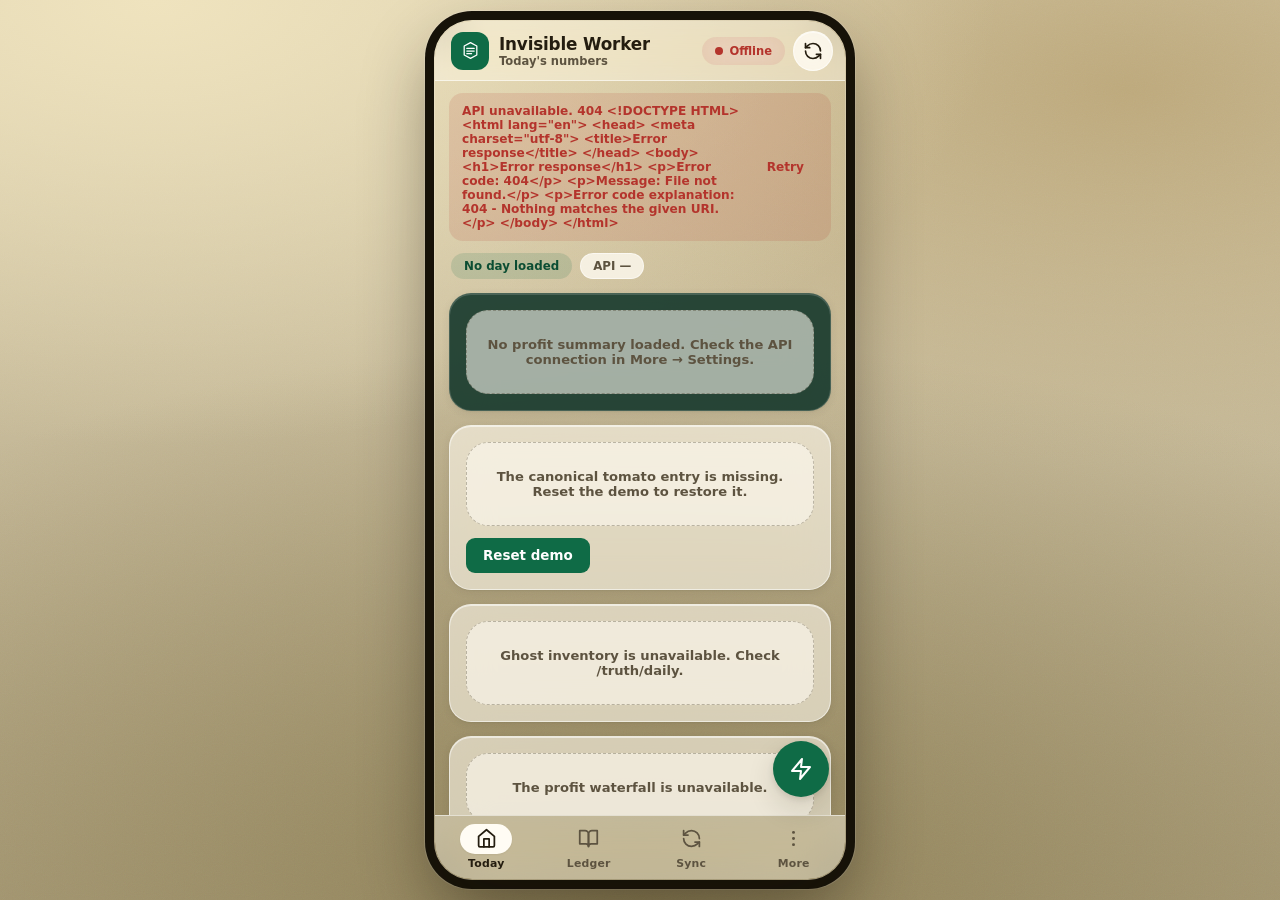
==== commit aa13d130: "feat: warm glass UI, count-up figures, and demo showcase Re-skin the app shell to the warm olive gla" ====
--- a/frontend/index.html
+++ b/frontend/index.html
@@ -4,8 +4,8 @@
   <meta charset="utf-8">
   <meta name="viewport" content="width=device-width, initial-scale=1, viewport-fit=cover">
   <meta name="color-scheme" content="light dark">
-  <meta name="theme-color" media="(prefers-color-scheme: light)" content="#f4f6f4">
-  <meta name="theme-color" media="(prefers-color-scheme: dark)" content="#0d100f">
+  <meta name="theme-color" media="(prefers-color-scheme: light)" content="#d9cdac">
+  <meta name="theme-color" media="(prefers-color-scheme: dark)" content="#100d07">
   <meta name="mobile-web-app-capable" content="yes">
   <meta name="apple-mobile-web-app-capable" content="yes">
   <meta name="apple-mobile-web-app-status-bar-style" content="black-translucent">
--- a/frontend/styles.css
+++ b/frontend/styles.css
@@ -1,48 +1,60 @@
 :root {
-  --bg: #f4f6f4;
-  --backdrop: #e6eae7;
-  --surface: #ffffff;
-  --surface-2: #fafbfa;
-  --surface-3: #f1f3f1;
-  --ink: #16191a;
-  --muted: #5b6260;
-  --faint: #69716d;
-  --line: #e4e7e4;
-  --line-strong: #d0d5d0;
+  --bg: #d6caa9;
+  --surface: rgba(255, 252, 243, .58);
+  --surface-2: rgba(255, 252, 243, .78);
+  --surface-3: rgba(255, 252, 243, .92);
+  --ink: #241d10;
+  --muted: #5d5340;
+  --faint: #655c4b;
+  --line: rgba(58, 48, 28, .16);
+  --line-strong: rgba(58, 48, 28, .30);
+  --glass-edge: rgba(255, 255, 255, .55);
+  --glass-inset: inset 0 1px 0 rgba(255, 255, 255, .55);
+  --bar-bg: rgba(255, 252, 243, .42);
+  --sheet-bg: rgba(250, 246, 235, .88);
+  --splash-bg: rgba(214, 202, 169, .55);
   --primary: #0f6b46;
   --primary-strong: #0b5a3a;
   --on-primary: #ffffff;
-  --primary-container: #e9f4ee;
+  --primary-container: rgba(15, 107, 70, .14);
   --on-primary-container: #0b4d33;
   --accent: #0f6b46;
   --on-accent: #ffffff;
   --on-accent-dim: rgba(255, 255, 255, .86);
   --on-accent-tile: rgba(255, 255, 255, .18);
   --on-accent-line: rgba(255, 255, 255, .32);
-  --green-soft: #e9f4ee;
+  --green-soft: rgba(15, 107, 70, .13);
   --green-ink: #146c46;
-  --amber-soft: #fbf1de;
+  --amber-soft: rgba(138, 90, 18, .14);
   --amber-ink: #8a5a12;
   --red: #b4342c;
-  --red-soft: #fbeae8;
+  --on-red: #fffcf4;
+  --red-soft: rgba(180, 52, 44, .13);
   --blue: #2f5c8f;
-  --blue-soft: #e8eff8;
-  --white: #ffffff;
-  --hero-bg: #10352a;
+  --blue-soft: rgba(47, 92, 143, .13);
+  --white: #fffcf4;
+  --on-white: #241d10;
+  --hero-bg: rgba(16, 53, 42, .88);
   --hero-ink: #f4f7f4;
   --hero-dim: rgba(244, 247, 244, .72);
   --hero-line: rgba(244, 247, 244, .16);
   --hero-tile: rgba(255, 255, 255, .06);
   --console: #14181a;
   --console-ink: #cfd9d3;
-  --shadow: 0 1px 2px rgba(16, 24, 20, .05), 0 2px 8px rgba(16, 24, 20, .05);
-  --shadow-soft: 0 1px 2px rgba(16, 24, 20, .05);
-  --shadow-raised: 0 2px 6px rgba(16, 24, 20, .10), 0 12px 28px rgba(16, 24, 20, .12);
-  --spinner-track: rgba(22, 25, 26, .20);
-  --spinner-ink: rgba(22, 25, 26, .72);
-  --radius: 14px;
-  --radius-sm: 10px;
-  --radius-xs: 7px;
+  --shadow: 0 1px 2px rgba(40, 32, 14, .06), 0 2px 10px rgba(40, 32, 14, .07);
+  --shadow-soft: 0 1px 2px rgba(40, 32, 14, .06);
+  --shadow-raised: 0 2px 6px rgba(40, 32, 14, .12), 0 12px 28px rgba(40, 32, 14, .14);
+  --spinner-track: rgba(36, 29, 16, .20);
+  --spinner-ink: rgba(36, 29, 16, .72);
+  --mesh:
+    radial-gradient(120% 90% at 12% 0%, #efe3bd 0%, rgba(239, 227, 189, 0) 55%),
+    radial-gradient(110% 80% at 88% 10%, #bda97c 0%, rgba(189, 169, 124, 0) 52%),
+    radial-gradient(140% 100% at 50% 100%, #8f8158 0%, rgba(143, 129, 88, 0) 62%),
+    linear-gradient(180deg, #d9cdac, #b0a381);
+  --grain-op: .07;
+  --radius: 22px;
+  --radius-sm: 14px;
+  --radius-xs: 9px;
   --sans: "Segoe UI Variable Text", "Segoe UI", "Noto Sans", system-ui, -apple-system, sans-serif;
   --display: "Segoe UI Variable Display", "Segoe UI", "Noto Sans", system-ui, -apple-system, sans-serif;
   --mono: "Cascadia Mono", "SFMono-Regular", Consolas, monospace;
@@ -51,47 +63,58 @@
 }
 
 [data-theme="dark"] {
-  --bg: #0d100f;
-  --backdrop: #060807;
-  --surface: #161a18;
-  --surface-2: #1c211f;
-  --surface-3: #232927;
-  --ink: #e7eae7;
-  --muted: #9aa39e;
-  --faint: #7f8883;
-  --line: #262c29;
-  --line-strong: #363d39;
-  --primary: #4ec98a;
-  --primary-strong: #6fd69c;
-  --on-primary: #06231a;
-  --primary-container: #153026;
-  --on-primary-container: #8fdcae;
-  --accent: #4ec98a;
-  --on-accent: #06231a;
-  --on-accent-dim: rgba(6, 35, 26, .82);
-  --on-accent-tile: rgba(6, 35, 26, .14);
-  --on-accent-line: rgba(6, 35, 26, .26);
-  --green-soft: #153026;
-  --green-ink: #7fd6a8;
-  --amber-soft: #33280f;
-  --amber-ink: #e0bd6a;
+  --bg: #1c1710;
+  --surface: rgba(45, 39, 24, .55);
+  --surface-2: rgba(56, 49, 30, .72);
+  --surface-3: rgba(70, 61, 38, .85);
+  --ink: #f2ecdb;
+  --muted: #b5aa90;
+  --faint: #a89d84;
+  --line: rgba(242, 236, 219, .14);
+  --line-strong: rgba(242, 236, 219, .26);
+  --glass-edge: rgba(255, 255, 255, .13);
+  --glass-inset: inset 0 1px 0 rgba(255, 255, 255, .10);
+  --bar-bg: rgba(24, 20, 12, .45);
+  --sheet-bg: rgba(32, 27, 17, .90);
+  --splash-bg: rgba(18, 15, 8, .55);
+  --primary: #58d191;
+  --primary-strong: #7adfa8;
+  --on-primary: #082015;
+  --primary-container: rgba(88, 209, 145, .16);
+  --on-primary-container: #9fe6bd;
+  --accent: #58d191;
+  --on-accent: #082015;
+  --on-accent-dim: rgba(8, 32, 21, .82);
+  --on-accent-tile: rgba(8, 32, 21, .14);
+  --on-accent-line: rgba(8, 32, 21, .26);
+  --green-soft: rgba(88, 209, 145, .16);
+  --green-ink: #8fe0b4;
+  --amber-soft: rgba(224, 189, 106, .16);
+  --amber-ink: #e6c37a;
   --red: #f0968c;
-  --red-soft: #3a1f1c;
+  --on-red: #2a1210;
+  --red-soft: rgba(240, 150, 140, .16);
   --blue: #9cbde4;
-  --blue-soft: #1b2836;
-  --white: #161a18;
-  --hero-bg: #0f2a21;
+  --blue-soft: rgba(156, 189, 228, .16);
+  --white: #f4edda;
+  --hero-bg: rgba(15, 42, 33, .82);
   --hero-ink: #eef3ee;
   --hero-dim: rgba(238, 243, 238, .72);
   --hero-line: rgba(238, 243, 238, .16);
   --hero-tile: rgba(255, 255, 255, .05);
-  --console: #101314;
-  --console-ink: #c3d2c9;
+  --console: #12100a;
+  --console-ink: #cfc4a8;
   --shadow: 0 1px 2px rgba(0, 0, 0, .35), 0 2px 10px rgba(0, 0, 0, .30);
   --shadow-soft: 0 1px 2px rgba(0, 0, 0, .30);
   --shadow-raised: 0 2px 6px rgba(0, 0, 0, .45), 0 14px 32px rgba(0, 0, 0, .45);
-  --spinner-track: rgba(231, 234, 231, .22);
-  --spinner-ink: rgba(231, 234, 231, .78);
+  --spinner-track: rgba(242, 236, 219, .22);
+  --spinner-ink: rgba(242, 236, 219, .78);
+  --mesh:
+    radial-gradient(120% 90% at 12% 0%, #4c4228 0%, rgba(76, 66, 40, 0) 55%),
+    radial-gradient(110% 80% at 88% 10%, #332c18 0%, rgba(51, 44, 24, 0) 52%),
+    radial-gradient(140% 100% at 50% 100%, #14100a 0%, rgba(20, 16, 10, 0) 62%),
+    linear-gradient(180deg, #262012, #100d07);
+  --grain-op: .05;
 }
 
 * { box-sizing: border-box; }
@@ -103,9 +126,21 @@
   margin: 0;
   font-family: var(--sans);
   color: var(--ink);
-  background: var(--bg);
+  background: var(--mesh);
+  background-attachment: fixed;
   -webkit-font-smoothing: antialiased;
   text-rendering: optimizeLegibility;
+}
+
+body::after {
+  content: "";
+  position: fixed;
+  inset: 0;
+  z-index: -1;
+  pointer-events: none;
+  opacity: var(--grain-op);
+  mix-blend-mode: overlay;
+  background-image: url("data:image/svg+xml,%3Csvg xmlns='http://www.w3.org/2000/svg' width='160' height='160'%3E%3Cfilter id='n'%3E%3CfeTurbulence type='fractalNoise' baseFrequency='.9' numOctaves='2'/%3E%3C/filter%3E%3Crect width='160' height='160' filter='url(%23n)'/%3E%3C/svg%3E");
 }
 
 /* ---------- App frame ---------- */
@@ -118,7 +153,7 @@
   height: 100dvh;
   max-width: 100%;
   margin: 0 auto;
-  background: var(--bg);
+  background: transparent;
   overflow: hidden;
   font-variant-numeric: tabular-nums;
 }
@@ -134,7 +169,8 @@
   align-items: center;
   justify-content: center;
   gap: 6px;
-  background: var(--bg);
+  background: var(--splash-bg);
+  backdrop-filter: blur(14px) saturate(1.2);
   transition: opacity .4s ease, visibility .4s ease;
 }
 
@@ -192,7 +228,9 @@
   justify-content: space-between;
   gap: 10px;
   padding: 0 12px 0 16px;
-  background: var(--bg);
+  background: var(--bar-bg);
+  backdrop-filter: blur(18px) saturate(1.3);
+  border-bottom: 1px solid var(--glass-edge);
   z-index: 20;
 }
 
@@ -243,14 +281,16 @@
   border-radius: 50%;
   display: grid;
   place-items: center;
-  background: var(--white);
+  background: var(--surface-2);
   color: var(--ink);
-  border: 1px solid var(--line);
+  border: 1px solid var(--glass-edge);
+  backdrop-filter: blur(12px);
+  box-shadow: var(--glass-inset);
   cursor: pointer;
   transition: transform .12s ease, background .18s ease;
 }
 
-.iconbtn:hover { background: var(--surface-2); }
+.iconbtn:hover { background: var(--surface-3); }
 .iconbtn:active { transform: scale(.92); }
 .iconbtn svg { width: 20px; height: 20px; }
 
@@ -262,8 +302,9 @@
   border-radius: 999px;
   font-size: .72rem;
   font-weight: 700;
-  border: 1px solid var(--line);
-  background: var(--white);
+  border: 1px solid var(--glass-edge);
+  background: var(--surface-2);
+  backdrop-filter: blur(12px);
   color: var(--ink);
 }
 
@@ -310,13 +351,20 @@
 
 .card {
   background: var(--surface);
-  border: 1px solid var(--line);
+  border: 1px solid var(--glass-edge);
   border-radius: var(--radius);
   padding: 16px;
-  box-shadow: var(--shadow);
-}
-
-.card--hero { background: var(--hero-bg); color: var(--hero-ink); border-color: transparent; }
+  backdrop-filter: blur(20px) saturate(1.25);
+  box-shadow: var(--glass-inset), var(--shadow);
+}
+
+.card--hero {
+  background: var(--hero-bg);
+  color: var(--hero-ink);
+  border-color: var(--hero-line);
+  backdrop-filter: blur(22px) saturate(1.2);
+  box-shadow: inset 0 1px 0 var(--hero-line), var(--shadow);
+}
 
 .card__head {
   display: flex;
@@ -330,9 +378,9 @@
 .card__head h3 {
   margin: 0;
   font-family: var(--display);
-  font-size: 1.08rem;
-  font-weight: 700;
-  letter-spacing: -.01em;
+  font-size: 1.18rem;
+  font-weight: 600;
+  letter-spacing: -.015em;
 }
 
 .eyebrow {
@@ -545,13 +593,12 @@
 }
 
 .loss-quantiles span {
-  background: var(--white);
-  border: 1px solid var(--line);
+  background: var(--surface-2);
+  border: 1px solid var(--glass-edge);
   border-radius: 999px;
   padding: 3px 9px;
 }
 
-[data-theme="dark"] .loss-quantiles span { background: var(--surface-2); border-color: var(--line-strong); }
 
 /* ---------- Evidence ---------- */
 
@@ -572,14 +619,13 @@
   margin-top: 12px;
   padding: 9px 11px;
   border-radius: var(--radius-sm);
-  background: var(--white);
+  background: var(--surface-2);
   border: 1px dashed var(--line-strong);
   display: flex;
   flex-direction: column;
   gap: 3px;
 }
 
-[data-theme="dark"] .fingerprint { background: var(--surface-2); }
 
 .fingerprint code { font-family: var(--mono); font-size: .68rem; word-break: break-all; color: var(--ink); }
 
@@ -590,8 +636,9 @@
 
 .chip {
   flex: none;
-  border: 1px solid var(--line);
-  background: var(--white);
+  border: 1px solid var(--line-strong);
+  background: transparent;
+  backdrop-filter: blur(12px);
   color: var(--ink);
   border-radius: 999px;
   padding: 7px 14px;
@@ -602,9 +649,10 @@
 }
 
 .chip.is-active {
-  background: var(--accent);
+  background: var(--white);
   border-color: transparent;
-  color: var(--on-accent);
+  color: var(--on-white);
+  box-shadow: var(--shadow-soft);
 }
 
 .chip--audio { background: var(--blue-soft); color: var(--blue); border-color: transparent; }
@@ -643,7 +691,7 @@
 }
 
 .pill--tonal { background: var(--primary-container); color: var(--on-primary-container); border: 1px solid transparent; }
-.pill--quiet { background: var(--white); border: 1px solid var(--line); color: var(--muted); }
+.pill--quiet { background: var(--surface-2); border: 1px solid var(--glass-edge); color: var(--muted); }
 
 /* ---------- Buttons ---------- */
 
@@ -668,8 +716,7 @@
 .btn--primary { background: var(--primary); color: var(--on-primary); }
 .btn--primary:hover { background: var(--primary-strong); }
 
-.btn--outline { border-color: var(--line-strong); color: var(--ink); background: var(--white); }
-[data-theme="dark"] .btn--outline { background: transparent; }
+.btn--outline { border-color: var(--line-strong); color: var(--ink); background: transparent; }
 .btn--outline:hover { background: var(--surface-2); }
 
 .btn--ghost { background: transparent; color: var(--ink); border-color: transparent; }
@@ -707,7 +754,7 @@
   width: 56px;
   height: 56px;
   border: none;
-  border-radius: 16px;
+  border-radius: 50%;
   background: var(--accent);
   color: var(--on-accent);
   box-shadow: var(--shadow-raised);
@@ -728,8 +775,9 @@
   height: var(--nav-h);
   display: grid;
   grid-template-columns: repeat(4, 1fr);
-  background: var(--surface);
-  border-top: 1px solid var(--line);
+  background: var(--bar-bg);
+  backdrop-filter: blur(22px) saturate(1.3);
+  border-top: 1px solid var(--glass-edge);
   z-index: 25;
   padding-bottom: env(safe-area-inset-bottom);
 }
@@ -761,8 +809,12 @@
 
 .bottomnav__label { font-size: .68rem; font-weight: 700; letter-spacing: .02em; }
 
-.bottomnav__item.is-active { color: var(--accent); }
-.bottomnav__item.is-active .bottomnav__icon { background: var(--primary-container); color: var(--accent); }
+.bottomnav__item.is-active { color: var(--ink); }
+.bottomnav__item.is-active .bottomnav__icon {
+  background: var(--white);
+  color: var(--on-white);
+  box-shadow: var(--shadow-soft);
+}
 .bottomnav__item:active .bottomnav__icon { transform: scale(.94); }
 
 /* ---------- Ledger entry list ---------- */
@@ -772,14 +824,15 @@
 .entry {
   width: 100%;
   text-align: left;
-  background: var(--white);
-  border: 1px solid var(--line);
+  background: var(--surface);
+  border: 1px solid var(--glass-edge);
   border-radius: var(--radius);
   padding: 14px 15px;
   cursor: pointer;
   font-family: var(--sans);
   color: var(--ink);
-  box-shadow: var(--shadow-soft);
+  backdrop-filter: blur(18px) saturate(1.25);
+  box-shadow: var(--glass-inset), var(--shadow-soft);
   transition: transform .13s ease, box-shadow .13s ease;
 }
 
@@ -793,6 +846,8 @@
 .entry.is-canonical .entry__meter .muted,
 .entry.is-canonical .entry__amount span,
 .entry.is-canonical .sub-number { color: var(--on-accent-dim); }
+.entry.is-canonical .tag,
+.entry.is-canonical .chip { background: var(--on-accent-tile); color: var(--on-accent); border-color: var(--on-accent-line); box-shadow: none; }
 .entry.is-canonical .confidence-bar { background: var(--on-accent-tile); }
 .entry.is-canonical .confidence-bar span { background: var(--on-accent); }
 
@@ -851,13 +906,13 @@
 .device-grid { display: grid; grid-template-columns: 1fr; gap: 10px; }
 
 .device {
-  background: var(--white);
-  border: 1px solid var(--line);
+  background: var(--surface);
+  border: 1px solid var(--glass-edge);
   border-radius: var(--radius);
   padding: 13px 15px;
-}
-
-[data-theme="dark"] .device { background: var(--surface); border-color: var(--line-strong); }
+  backdrop-filter: blur(14px) saturate(1.2);
+  box-shadow: var(--glass-inset), var(--shadow-soft);
+}
 
 .device__top { display: flex; align-items: center; justify-content: space-between; gap: 8px; }
 .device__name { font-family: var(--display); font-weight: 700; letter-spacing: -.01em; font-size: .92rem; }
@@ -913,11 +968,9 @@
   border: 1px solid var(--line);
   border-radius: 999px;
   padding: 4px 10px;
-  background: var(--white);
+  background: var(--surface-2);
   color: var(--muted);
 }
-
-[data-theme="dark"] .order-pill { background: var(--surface-2); }
 
 .order-pill strong { color: var(--ink); font-weight: 700; }
 .order-pill--probe { border-color: var(--red); background: var(--red-soft); color: var(--red); }
@@ -938,8 +991,8 @@
   gap: 12px;
   width: 100%;
   text-align: left;
-  border: 1px solid var(--line);
-  background: var(--white);
+  border: 1px solid var(--glass-edge);
+  background: var(--surface-2);
   border-radius: var(--radius-sm);
   padding: 10px 12px;
   cursor: pointer;
@@ -948,7 +1001,6 @@
   transition: transform .12s ease, box-shadow .13s ease;
 }
 
-[data-theme="dark"] .scenario { background: var(--surface-2); border-color: var(--line-strong); }
 
 .scenario:hover { box-shadow: var(--shadow-raised); }
 .scenario:active { transform: scale(.985); box-shadow: none; }
@@ -957,17 +1009,18 @@
   flex: none;
   width: 38px;
   height: 38px;
-  border-radius: 11px;
-  background: var(--primary-container);
-  color: var(--accent);
-  border: 1px solid transparent;
+  border-radius: 50%;
+  background: var(--surface-2);
+  color: var(--primary);
+  border: 1px solid var(--glass-edge);
+  box-shadow: var(--glass-inset);
   display: grid;
   place-items: center;
 }
 
 .scenario__icon svg { width: 19px; height: 19px; }
 
-.scenario--danger .scenario__icon { background: var(--red-soft); color: var(--red); border-color: transparent; }
+.scenario--danger .scenario__icon { background: var(--red-soft); color: var(--red); border-color: transparent; box-shadow: none; }
 
 .scenario__text { display: flex; flex-direction: column; gap: 1px; min-width: 0; }
 .scenario__title { font-weight: 700; letter-spacing: -.01em; font-size: .84rem; }
@@ -982,34 +1035,37 @@
   flex-direction: column;
   align-items: center;
   gap: 9px;
-  padding: 14px 6px 12px;
-  border: 1px solid var(--line);
+  padding: 4px 6px 2px;
+  border: none;
   border-radius: var(--radius-sm);
-  background: var(--white);
-  color: var(--ink);
+  background: transparent;
+  color: var(--muted);
   font-family: var(--sans);
   font-size: .74rem;
   font-weight: 600;
   text-align: center;
   cursor: pointer;
-  box-shadow: var(--shadow-soft);
-  transition: transform .12s ease, box-shadow .13s ease;
-}
-
-.qa:hover { box-shadow: var(--shadow-raised); }
-.qa:active { transform: scale(.97); box-shadow: none; }
+  transition: transform .12s ease;
+}
+
+.qa:hover .qa__icon { box-shadow: var(--glass-inset), var(--shadow-raised); }
+.qa:active .qa__icon { transform: scale(.94); box-shadow: none; }
 
 .qa__icon {
-  width: 40px;
-  height: 40px;
-  border-radius: 12px;
+  width: 58px;
+  height: 58px;
+  border-radius: 50%;
   display: grid;
   place-items: center;
-  background: var(--primary-container);
-  color: var(--accent);
-}
-
-.qa__icon svg { width: 20px; height: 20px; }
+  background: var(--surface-2);
+  border: 1px solid var(--glass-edge);
+  backdrop-filter: blur(12px);
+  color: var(--primary);
+  box-shadow: var(--glass-inset), var(--shadow-soft);
+  transition: transform .12s ease, box-shadow .13s ease;
+}
+
+.qa__icon svg { width: 22px; height: 22px; }
 .qa--danger .qa__icon { background: var(--red-soft); color: var(--red); }
 
 .scenario-result {
@@ -1070,13 +1126,12 @@
 .event-list { display: flex; flex-direction: column; gap: 8px; margin-top: 6px; }
 
 .event {
-  border: 1px solid var(--line);
+  border: 1px solid var(--glass-edge);
   border-radius: var(--radius-sm);
-  background: var(--white);
+  background: var(--surface-2);
   padding: 10px 12px;
 }
 
-[data-theme="dark"] .event { background: var(--surface-2); border-color: var(--line-strong); }
 
 .event__top { display: flex; align-items: center; gap: 8px; margin-bottom: 5px; flex-wrap: wrap; }
 .event__device { font-size: .68rem; font-weight: 700; color: var(--faint); margin-left: auto; }
@@ -1108,7 +1163,7 @@
 
 .api-form input {
   border: 1px solid var(--line);
-  background: var(--white);
+  background: var(--surface-2);
   color: var(--ink);
   border-radius: var(--radius-sm);
   padding: 11px 13px;
@@ -1116,7 +1171,6 @@
   font-size: .8rem;
 }
 
-[data-theme="dark"] .api-form input { background: var(--surface-2); }
 
 .api-form input:focus { outline: 2px solid var(--accent); outline-offset: 1px; border-color: var(--accent); }
 
@@ -1176,7 +1230,7 @@
 .sheet__backdrop {
   position: absolute;
   inset: 0;
-  background: rgba(20, 25, 15, .42);
+  background: rgba(36, 28, 14, .42);
   animation: fade-in .2s ease;
 }
 
@@ -1192,9 +1246,11 @@
   max-height: 90%;
   display: flex;
   flex-direction: column;
-  background: var(--surface);
-  border: none;
-  border-radius: 18px 18px 0 0;
+  background: var(--sheet-bg);
+  border: 1px solid var(--glass-edge);
+  border-bottom: none;
+  border-radius: 28px 28px 0 0;
+  backdrop-filter: blur(28px) saturate(1.3);
   box-shadow: var(--shadow-raised);
   animation: slide-up .26s cubic-bezier(.2, .8, .3, 1);
 }
@@ -1213,7 +1269,7 @@
   border-bottom: 1px solid var(--line);
 }
 
-.sheet__head h2 { margin: 0; font-family: var(--display); font-weight: 700; letter-spacing: -.01em; font-size: 1.02rem; }
+.sheet__head h2 { margin: 0; font-family: var(--display); font-weight: 600; letter-spacing: -.02em; font-size: 1.3rem; }
 
 .sheet__body { overflow-y: auto; padding: 16px 18px 26px; overscroll-behavior: contain; }
 
@@ -1250,13 +1306,12 @@
 .source-grid { display: flex; flex-direction: column; gap: 10px; }
 
 .source-card {
-  border: 1px solid var(--line);
+  border: 1px solid var(--glass-edge);
   border-radius: var(--radius-sm);
-  background: var(--white);
+  background: var(--surface-2);
   padding: 12px 13px;
 }
 
-[data-theme="dark"] .source-card { background: var(--surface-2); border-color: var(--line-strong); }
 
 .source-card__top { display: flex; justify-content: space-between; align-items: center; gap: 8px; margin-bottom: 9px; }
 
@@ -1265,8 +1320,7 @@
 .source-card__meta span { color: var(--muted); font-size: .64rem; font-weight: 700; text-transform: uppercase; letter-spacing: .06em; }
 
 .agreement-grid { display: grid; grid-template-columns: 1fr 1fr; gap: 8px; }
-.agreement-grid > div { display: flex; flex-direction: column; gap: 2px; background: var(--white); border: 1px solid var(--line); border-radius: var(--radius-sm); padding: 9px 11px; font-size: .76rem; font-weight: 700; }
-[data-theme="dark"] .agreement-grid > div { background: var(--surface-2); border-color: var(--line-strong); }
+.agreement-grid > div { display: flex; flex-direction: column; gap: 2px; background: var(--surface-2); border: 1px solid var(--glass-edge); border-radius: var(--radius-sm); padding: 9px 11px; font-size: .76rem; font-weight: 700; }
 .agreement-grid span { color: var(--muted); font-size: .64rem; font-weight: 700; text-transform: uppercase; letter-spacing: .06em; }
 
 .counterfactual-grid { display: flex; flex-direction: column; gap: 9px; }
@@ -1283,15 +1337,13 @@
 .evidence-id {
   font-family: var(--mono);
   font-size: .62rem;
-  background: var(--white);
-  border: 1px solid var(--line-strong);
+  background: var(--surface-2);
+  border: 1px solid var(--glass-edge);
   border-radius: 8px;
   padding: 4px 8px;
   word-break: break-all;
   color: var(--muted);
 }
-
-[data-theme="dark"] .evidence-id { background: var(--surface-2); }
 
 /* ---------- Snackbar ---------- */
 
@@ -1321,7 +1373,7 @@
   animation: toast-in .22s ease;
 }
 
-.toast--error { background: var(--red); color: var(--bg); }
+.toast--error { background: var(--red); color: var(--on-red); }
 
 @keyframes toast-in { from { opacity: 0; transform: translateY(10px); } }
 
@@ -1367,15 +1419,14 @@
     display: grid;
     place-items: center;
     padding: 20px 0;
-    background: var(--backdrop);
   }
 
   .app {
     width: 412px;
     height: min(880px, calc(100dvh - 40px));
     border-radius: 38px;
-    border: 1px solid #23272a;
-    box-shadow: 0 30px 70px rgba(0, 0, 0, .35), 0 0 0 9px #16181a, 0 0 0 10px #2e3336;
+    border: 1px solid rgba(255, 255, 255, .18);
+    box-shadow: 0 30px 70px rgba(25, 18, 6, .45), 0 0 0 9px #171309, 0 0 0 10px rgba(255, 255, 255, .16);
   }
 }
 
@@ -1387,6 +1438,18 @@
   .mini-grid { grid-template-columns: 1fr; }
 }
 
+/* ---------- Value motion ---------- */
+
+.confidence-bar span,
+.range-bar__fill,
+.stock-bar__counted,
+.counterfactual__fill {
+  transform-origin: left center;
+  animation: bar-grow .78s cubic-bezier(.2, .8, .3, 1) both;
+}
+
+@keyframes bar-grow { from { transform: scaleX(0); } }
+
 @media (prefers-reduced-motion: reduce) {
   * { animation-duration: .01ms !important; transition-duration: .01ms !important; scroll-behavior: auto !important; }
 }
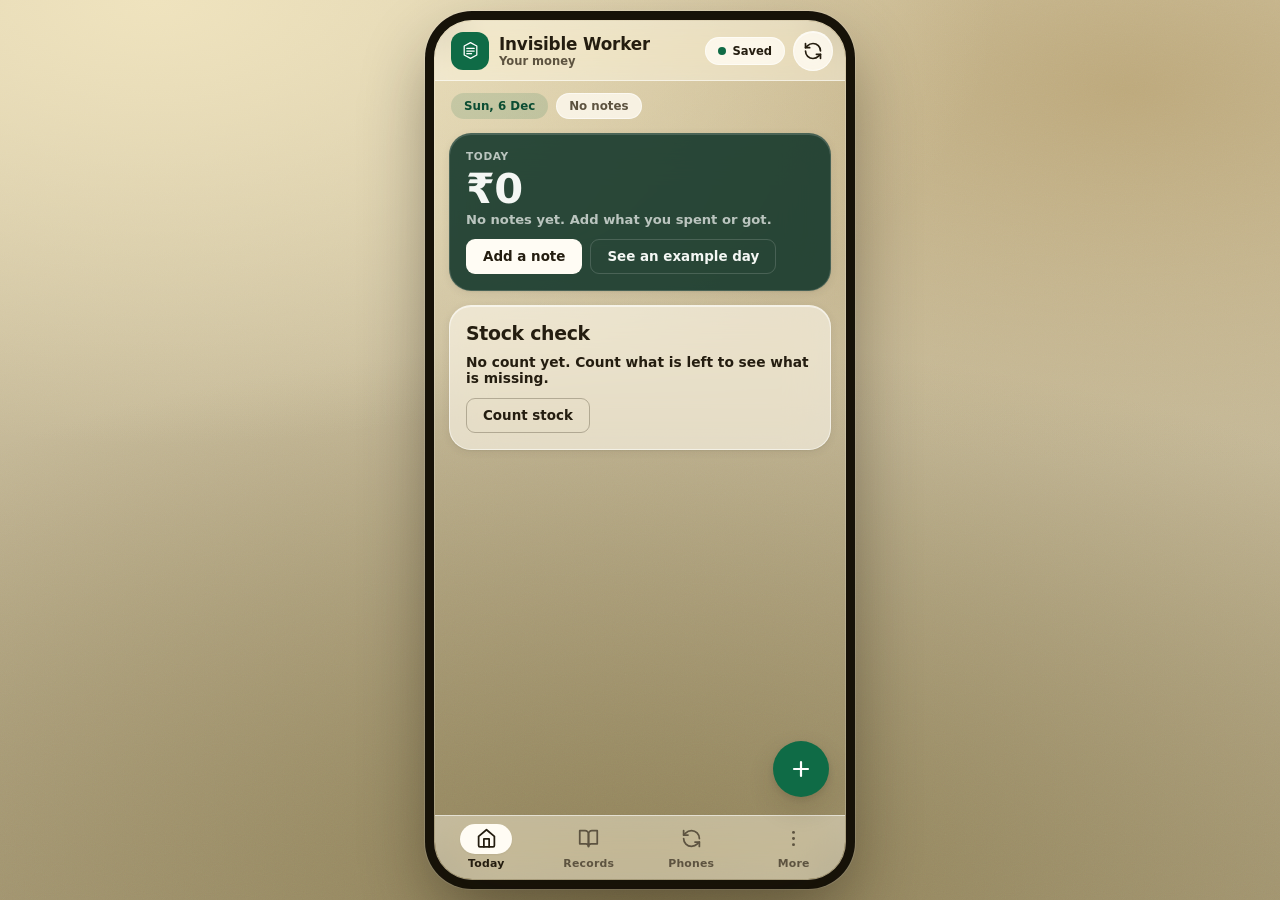
==== commit fcb5dccd: "feat: make the ledger local-first with real photo, voice and typed notes Today and Records now run f" ====
--- a/frontend/index.html
+++ b/frontend/index.html
@@ -9,7 +9,7 @@
   <meta name="mobile-web-app-capable" content="yes">
   <meta name="apple-mobile-web-app-capable" content="yes">
   <meta name="apple-mobile-web-app-status-bar-style" content="black-translucent">
-  <meta name="description" content="Offline-first probabilistic ledger for street vendors. Every amount carries a confidence range and its source evidence.">
+  <meta name="description" content="A money book for street vendors that works offline and shows what you really made.">
   <title>Invisible Worker</title>
   <link rel="manifest" href="manifest.webmanifest">
   <link rel="icon" type="image/png" href="icons/icon-512.png">
@@ -35,7 +35,7 @@
         </svg>
       </div>
       <p class="splash__name">Invisible Worker</p>
-      <p class="splash__tag">Offline-first probabilistic ledger</p>
+      <p class="splash__tag">Your daily money book</p>
       <span class="splash__loader" aria-hidden="true"></span>
     </div>
 
@@ -49,15 +49,15 @@
         </span>
         <div class="appbar__titles">
           <h1>Invisible Worker</h1>
-          <p id="appbar-sub">Today's numbers</p>
+          <p id="appbar-sub">Your money</p>
         </div>
       </div>
       <div class="appbar__actions">
         <span class="status status--idle" id="api-status" role="status">
           <span class="status__dot"></span>
-          <span id="api-status-text">Connecting</span>
+          <span id="api-status-text">Starting</span>
         </span>
-        <button class="iconbtn" id="refresh-btn" type="button" aria-label="Refresh">
+        <button class="iconbtn" id="refresh-btn" type="button" aria-label="Check again">
           <svg viewBox="0 0 24 24" fill="none" stroke="currentColor" stroke-width="2" stroke-linecap="round" stroke-linejoin="round" focusable="false"><path d="M21 12a9 9 0 0 0-9-9 9.75 9.75 0 0 0-6.74 2.74L3 8"/><path d="M3 3v5h5"/><path d="M3 12a9 9 0 0 0 9 9 9.75 9.75 0 0 0 6.74-2.74L21 16"/><path d="M16 16h5v5"/></svg>
         </button>
       </div>
@@ -65,14 +65,15 @@
 
     <main id="main">
       <div class="banner" id="error-banner" role="alert" hidden>
-        <div><strong>API unavailable.</strong> <span id="error-text">Check that the server is running and the API base is correct.</span></div>
-        <button class="btn btn--small btn--ghost" id="retry-btn" type="button">Retry</button>
+        <div id="error-text">Could not read the notes on this phone. Reload the app.</div>
+        <button class="btn btn--small btn--ghost" id="retry-btn" type="button">Try again</button>
       </div>
 
       <section class="page" id="page-today" data-page="today">
         <div class="date-row">
           <span class="pill pill--tonal" id="business-date">Loading day…</span>
-          <span class="pill pill--quiet" id="health-version">API —</span>
+          <span class="pill pill--quiet" id="day-note">—</span>
+          <span class="pill pill--quiet" id="seed-pill" hidden>Example day</span>
         </div>
 
         <article class="card card--hero" id="profit-card">
@@ -81,164 +82,131 @@
           <div class="skeleton skeleton--line"></div>
         </article>
 
+        <article class="card" id="ghost-card">
+          <div class="skeleton skeleton--line"></div>
+          <div class="skeleton skeleton--big"></div>
+          <div class="skeleton skeleton--line"></div>
+        </article>
+
         <article class="card" id="money-shot-card">
           <div class="skeleton skeleton--line"></div>
           <div class="skeleton skeleton--big"></div>
           <div class="skeleton skeleton--line"></div>
         </article>
 
-        <article class="card" id="ghost-card">
-          <div class="skeleton skeleton--line"></div>
-          <div class="skeleton skeleton--big"></div>
-          <div class="skeleton skeleton--line"></div>
-        </article>
-
-        <article class="card" id="waterfall-card">
-          <div class="skeleton skeleton--line"></div>
-          <div class="skeleton skeleton--line"></div>
-          <div class="skeleton skeleton--line"></div>
-        </article>
-
-        <article class="card" id="loss-card">
-          <div class="skeleton skeleton--line"></div>
-          <div class="skeleton skeleton--line"></div>
-        </article>
-
-        <article class="card" id="evidence-card">
-          <div class="skeleton skeleton--line"></div>
-          <div class="skeleton skeleton--line"></div>
-        </article>
+        <details class="fold" id="numbers-fold">
+          <summary>See all the numbers</summary>
+          <div class="fold__body">
+            <article class="card" id="waterfall-card">
+              <div class="skeleton skeleton--line"></div>
+              <div class="skeleton skeleton--line"></div>
+              <div class="skeleton skeleton--line"></div>
+            </article>
+            <article class="card" id="loss-card">
+              <div class="skeleton skeleton--line"></div>
+              <div class="skeleton skeleton--line"></div>
+            </article>
+            <article class="card" id="evidence-card">
+              <div class="skeleton skeleton--line"></div>
+              <div class="skeleton skeleton--line"></div>
+            </article>
+          </div>
+        </details>
       </section>
 
       <section class="page" id="page-ledger" data-page="ledger" hidden>
-        <div class="chip-row" id="ledger-filters" role="tablist" aria-label="Ledger filters">
+        <div class="chip-row" id="ledger-filters" role="tablist" aria-label="Show">
           <button class="chip is-active" type="button" data-filter="all">All</button>
-          <button class="chip" type="button" data-filter="fused">Fused</button>
-          <button class="chip" type="button" data-filter="pending">Pending</button>
-          <button class="chip" type="button" data-filter="suspect">1970 clock</button>
+          <button class="chip" type="button" data-filter="in">Money in</button>
+          <button class="chip" type="button" data-filter="out">Money out</button>
+          <button class="chip" type="button" data-filter="pending">To check</button>
         </div>
         <div class="entry-list" id="ledger-list"></div>
       </section>
 
       <section class="page" id="page-sync" data-page="sync" hidden>
-        <p class="page-hint" id="sync-hint">Reset before Sync to replay the seeded three-conflict merge.</p>
-        <div class="device-grid" id="device-grid">
-          <div class="card"><div class="skeleton skeleton--line"></div><div class="skeleton skeleton--line short"></div></div>
-          <div class="card"><div class="skeleton skeleton--line"></div><div class="skeleton skeleton--line short"></div></div>
-          <div class="card"><div class="skeleton skeleton--line"></div><div class="skeleton skeleton--line short"></div></div>
-        </div>
+        <p class="page-hint" id="sync-hint">Everything is saved on this phone. Sync when the shop server is reachable.</p>
+        <div class="device-grid" id="device-grid"></div>
         <div class="button-row">
-          <button class="btn btn--primary" type="button" data-action="sync">Sync devices</button>
-          <button class="btn btn--danger-outline" type="button" data-action="clock">Simulate 1970 clock</button>
+          <button class="btn btn--primary" type="button" data-action="sync">Sync with shop</button>
         </div>
         <article class="card" id="merge-log-card">
-          <div class="skeleton skeleton--line"></div>
-          <div class="skeleton skeleton--line"></div>
-        </article>
-        <article class="card" id="clock-result-card">
-          <div class="skeleton skeleton--line"></div>
-          <div class="skeleton skeleton--line"></div>
-        </article>
-        <article class="card order-card" id="order-card">
-          <div class="card__head">
-            <h3>Logical order proof</h3>
-            <span class="muted">GET /ledger</span>
-          </div>
-          <div class="order-pills" id="ledger-order"></div>
-          <p class="proof" id="probe-proof">Loading ledger order…</p>
-        </article>
+          <div class="card__head"><div><h3>Sync</h3></div></div>
+          <p class="log__empty">Tap “Sync with shop” to look for notes from another phone.</p>
+        </article>
+        <details class="fold">
+          <summary>See the order of notes</summary>
+          <div class="fold__body">
+            <article class="card order-card" id="order-card">
+              <div class="order-pills" id="ledger-order"></div>
+              <p class="proof" id="probe-proof"></p>
+            </article>
+          </div>
+        </details>
       </section>
 
       <section class="page" id="page-more" data-page="more" hidden>
-        <article class="card card--scenarios">
-          <div class="card__head">
-            <div><h3>Demo scenarios</h3></div>
-          </div>
-          <div class="scenario-list">
-            <button class="scenario" type="button" data-action="money-shot">
-              <span class="scenario__icon" aria-hidden="true"><svg viewBox="0 0 24 24" fill="none" stroke="currentColor" stroke-width="2" stroke-linecap="round" stroke-linejoin="round"><path d="M13 2 3 14h9l-1 8 10-12h-9l1-8z"/></svg></span>
-              <span class="scenario__text"><span class="scenario__title">Money shot</span><span class="scenario__copy">Fuse the seeded audio + OCR pair and open its Trust Receipt.</span></span>
-            </button>
-            <button class="scenario" type="button" data-action="noisy">
-              <span class="scenario__icon" aria-hidden="true"><svg viewBox="0 0 24 24" fill="none" stroke="currentColor" stroke-width="2" stroke-linecap="round" stroke-linejoin="round"><path d="M22 12h-4l-3 9L9 3l-3 9H2"/></svg></span>
-              <span class="scenario__text"><span class="scenario__title">Noisy quotes</span><span class="scenario__copy">Show the range widening when suppliers disagree.</span></span>
-            </button>
-            <button class="scenario" type="button" data-action="pending-pair">
-              <span class="scenario__icon" aria-hidden="true"><svg viewBox="0 0 24 24" fill="none" stroke="currentColor" stroke-width="2"><circle cx="9" cy="12" r="6"/><circle cx="15" cy="12" r="6"/></svg></span>
-              <span class="scenario__text"><span class="scenario__title">Pending pair</span><span class="scenario__copy">Fuse two pending events with the Monte Carlo path.</span></span>
-            </button>
-            <button class="scenario" type="button" data-action="sync">
-              <span class="scenario__icon" aria-hidden="true"><svg viewBox="0 0 24 24" fill="none" stroke="currentColor" stroke-width="2" stroke-linecap="round" stroke-linejoin="round"><path d="M21 12a9 9 0 0 0-9-9 9.75 9.75 0 0 0-6.74 2.74L3 8"/><path d="M3 3v5h5"/><path d="M3 12a9 9 0 0 0 9 9 9.75 9.75 0 0 0 6.74-2.74L21 16"/><path d="M16 16h5v5"/></svg></span>
-              <span class="scenario__text"><span class="scenario__title">Sync phones</span><span class="scenario__copy">Merge three devices and derive the conflict log.</span></span>
-            </button>
-            <button class="scenario" type="button" data-action="clock">
-              <span class="scenario__icon" aria-hidden="true"><svg viewBox="0 0 24 24" fill="none" stroke="currentColor" stroke-width="2" stroke-linecap="round" stroke-linejoin="round"><circle cx="12" cy="12" r="9"/><path d="M12 7v5l3.5 2"/></svg></span>
-              <span class="scenario__text"><span class="scenario__title">1970 clock</span><span class="scenario__copy">Append a hostile-clock probe and prove history survives.</span></span>
-            </button>
-            <button class="scenario scenario--danger" type="button" data-action="reset">
-              <span class="scenario__icon" aria-hidden="true"><svg viewBox="0 0 24 24" fill="none" stroke="currentColor" stroke-width="2" stroke-linecap="round" stroke-linejoin="round"><path d="M3 6h18"/><path d="M8 6V4a2 2 0 0 1 2-2h4a2 2 0 0 1 2 2v2"/><path d="M19 6l-1 14a2 2 0 0 1-2 2H8a2 2 0 0 1-2-2L5 6"/><path d="M10 11v6"/><path d="M14 11v6"/></svg></span>
-              <span class="scenario__text"><span class="scenario__title">Reset demo</span><span class="scenario__copy">Restore the seed ledger and re-arm the CRDT replicas.</span></span>
-            </button>
-          </div>
-          <div class="scenario-result" id="scenario-result" hidden aria-live="polite"></div>
-        </article>
-
-        <article class="card" id="credits-card">
-          <div class="skeleton skeleton--line"></div>
-          <div class="skeleton skeleton--line"></div>
-        </article>
-
-        <article class="card" id="recipes-card">
-          <div class="skeleton skeleton--line"></div>
-          <div class="skeleton skeleton--line"></div>
-        </article>
-
         <article class="card">
-          <div class="card__head">
-            <div><h3>Raw events</h3></div>
+          <div class="card__head"><div><h3>Stock</h3></div></div>
+          <p class="result-line">Count what is left. We compare it with what you bought.</p>
+          <div class="button-row">
+            <button class="btn btn--primary" type="button" data-action="open-stock">Count stock</button>
+          </div>
+        </article>
+
+        <article class="card">
+          <div class="card__head"><div><h3>This phone</h3></div></div>
+          <p class="result-line" id="device-line">Notes are saved here, even without internet.</p>
+          <div class="button-row">
+            <button class="btn btn--danger-outline" type="button" data-action="reset">Start over</button>
+          </div>
+        </article>
+
+        <article class="card">
+          <div class="card__head"><div><h3>Screen</h3></div></div>
+          <div class="setting-row" style="border-top:0;margin-top:0;padding-top:0">
+            <span class="setting-row__text"><strong>Dark screen</strong><span>Easier to read at night</span></span>
             <label class="switch">
-              <input type="checkbox" id="pending-toggle">
+              <input type="checkbox" id="theme-toggle" role="switch" aria-label="Dark screen">
               <span class="switch__track" aria-hidden="true"><span class="switch__thumb"></span></span>
-              <span class="switch__label">Pending only</span>
-            </label>
-          </div>
-          <div class="event-list" id="events-body"></div>
-        </article>
-
-        <article class="card" id="seed-card">
-          <div class="card__head">
-            <h3>Demo IDs</h3>
-            <span class="muted">Stable seed identifiers</span>
-          </div>
-          <div class="seed-list" id="seed-list"></div>
-        </article>
-
-        <article class="card api-card">
-          <div class="card__head">
-            <div><h3>API connection</h3></div>
-            <span class="muted">Works over LAN, no cloud</span>
-          </div>
-          <form class="api-form" id="api-form">
-            <label for="api-base">API base</label>
-            <input id="api-base" name="api" type="url" placeholder="http://192.168.1.100:8000" autocomplete="off" spellcheck="false">
-            <button class="btn btn--primary" type="submit">Connect</button>
-          </form>
-          <div class="setting-row">
-            <span class="setting-row__text"><strong>Dark theme</strong><span>Follows system until you change it</span></span>
-            <label class="switch">
-              <input type="checkbox" id="theme-toggle" role="switch" aria-label="Dark theme">
-              <span class="switch__track" aria-hidden="true"><span class="switch__thumb"></span></span>
-            </label>
-          </div>
-          <p class="muted">Response contracts live in <code>schemas.json</code>. Open <a id="docs-link" href="/docs">/docs</a> for Swagger or <a id="openapi-link" href="/openapi.json">/openapi.json</a> for endpoint paths.</p>
-        </article>
-
-        <p class="colophon">Invisible Worker · CASCADE '26 · Theme 1 · Problem 2<br>Probabilistic ledger, CRDT sync, hostile-clock defence.</p>
+            </label>
+          </div>
+        </article>
+
+        <details class="fold">
+          <summary>Advanced</summary>
+          <div class="fold__body">
+            <article class="card api-card">
+              <div class="card__head"><div><h3>Shop server</h3></div></div>
+              <form class="api-form" id="api-form">
+                <label for="api-base">Server address</label>
+                <input id="api-base" name="api" type="url" placeholder="http://192.168.1.100:8000" autocomplete="off" spellcheck="false">
+                <button class="btn btn--primary" type="submit">Save</button>
+              </form>
+              <p class="muted">Only used for sync. The money book works without it.</p>
+            </article>
+
+            <article class="card">
+              <div class="card__head"><div><h3>Notes on this phone</h3></div></div>
+              <div class="event-list" id="events-body"></div>
+            </article>
+
+            <article class="card">
+              <div class="card__head"><div><h3>Example</h3></div></div>
+              <div class="button-row">
+                <button class="btn btn--outline" type="button" data-action="load-example">Load example day</button>
+              </div>
+              <p class="muted">Adds a full sample day so you can show how the numbers are built.</p>
+            </article>
+          </div>
+        </details>
+
+        <p class="colophon">Invisible Worker · CASCADE '26 · Theme 1 · Problem 2</p>
       </section>
     </main>
 
-    <button class="fab" id="fab" type="button" aria-label="Quick actions" aria-haspopup="dialog">
-      <svg viewBox="0 0 24 24" fill="none" stroke="currentColor" stroke-width="2" stroke-linecap="round" stroke-linejoin="round" focusable="false"><path d="M13 2 3 14h9l-1 8 10-12h-9l1-8z"/></svg>
+    <button class="fab" id="fab" type="button" aria-label="Add a note" aria-haspopup="dialog">
+      <svg viewBox="0 0 24 24" fill="none" stroke="currentColor" stroke-width="2.2" stroke-linecap="round" focusable="false"><path d="M12 5v14"/><path d="M5 12h14"/></svg>
     </button>
 
     <nav class="bottomnav" aria-label="Main">
@@ -248,11 +216,11 @@
       </button>
       <button class="bottomnav__item" type="button" data-tab="ledger">
         <span class="bottomnav__icon" aria-hidden="true"><svg viewBox="0 0 24 24" fill="none" stroke="currentColor" stroke-width="2" stroke-linecap="round" stroke-linejoin="round"><path d="M2 3h6a4 4 0 0 1 4 4v14a3 3 0 0 0-3-3H2z"/><path d="M22 3h-6a4 4 0 0 0-4 4v14a3 3 0 0 1 3-3h7z"/></svg></span>
-        <span class="bottomnav__label">Ledger</span>
+        <span class="bottomnav__label">Records</span>
       </button>
       <button class="bottomnav__item" type="button" data-tab="sync">
         <span class="bottomnav__icon" aria-hidden="true"><svg viewBox="0 0 24 24" fill="none" stroke="currentColor" stroke-width="2" stroke-linecap="round" stroke-linejoin="round"><path d="M21 12a9 9 0 0 0-9-9 9.75 9.75 0 0 0-6.74 2.74L3 8"/><path d="M3 3v5h5"/><path d="M3 12a9 9 0 0 0 9 9 9.75 9.75 0 0 0 6.74-2.74L21 16"/><path d="M16 16h5v5"/></svg></span>
-        <span class="bottomnav__label">Sync</span>
+        <span class="bottomnav__label">Phones</span>
       </button>
       <button class="bottomnav__item" type="button" data-tab="more">
         <span class="bottomnav__icon" aria-hidden="true"><svg viewBox="0 0 24 24" fill="currentColor" stroke="none"><circle cx="12" cy="5" r="1.7"/><circle cx="12" cy="12" r="1.7"/><circle cx="12" cy="19" r="1.7"/></svg></span>
@@ -266,8 +234,8 @@
         <div class="sheet__grab" data-close-modal aria-hidden="true"><span></span></div>
         <div class="sheet__head">
           <div>
-            <p class="eyebrow">Trust Receipt</p>
-            <h2 id="receipt-title">Evidence explanation</h2>
+            <p class="eyebrow">How we checked</p>
+            <h2 id="receipt-title">Why this number?</h2>
           </div>
           <button class="iconbtn" type="button" data-close-modal aria-label="Close receipt">
             <svg viewBox="0 0 24 24" fill="none" stroke="currentColor" stroke-width="2" stroke-linecap="round" stroke-linejoin="round" focusable="false"><path d="M18 6 6 18"/><path d="m6 6 12 12"/></svg>
@@ -277,45 +245,112 @@
       </div>
     </div>
 
-    <div class="sheet" id="actions-sheet" hidden>
-      <div class="sheet__backdrop" data-close-sheet></div>
-      <div class="sheet__panel" role="dialog" aria-modal="true" aria-label="Quick actions">
-        <div class="sheet__grab" data-close-sheet aria-hidden="true"><span></span></div>
+    <div class="sheet" id="add-sheet" hidden>
+      <div class="sheet__backdrop" data-close-add></div>
+      <div class="sheet__panel" role="dialog" aria-modal="true" aria-labelledby="add-title">
+        <div class="sheet__grab" data-close-add aria-hidden="true"><span></span></div>
         <div class="sheet__head">
           <div>
-            <h2>Run the demo</h2>
-          </div>
-          <button class="iconbtn" type="button" data-close-sheet aria-label="Close quick actions">
+            <p class="eyebrow">New note</p>
+            <h2 id="add-title">Add today's money</h2>
+          </div>
+          <button class="iconbtn" type="button" data-close-add aria-label="Close">
             <svg viewBox="0 0 24 24" fill="none" stroke="currentColor" stroke-width="2" stroke-linecap="round" stroke-linejoin="round" focusable="false"><path d="M18 6 6 18"/><path d="m6 6 12 12"/></svg>
           </button>
         </div>
         <div class="sheet__body">
-          <div class="qa-grid">
-            <button class="qa" type="button" data-action="money-shot">
-              <span class="qa__icon" aria-hidden="true"><svg viewBox="0 0 24 24" fill="none" stroke="currentColor" stroke-width="2" stroke-linecap="round" stroke-linejoin="round"><path d="M13 2 3 14h9l-1 8 10-12h-9l1-8z"/></svg></span>
-              <span>Money shot</span>
+          <div class="capture-row" id="capture-row">
+            <button class="capture" type="button" id="photo-btn">
+              <span class="capture__icon" aria-hidden="true"><svg viewBox="0 0 24 24" fill="none" stroke="currentColor" stroke-width="2" stroke-linecap="round" stroke-linejoin="round"><path d="M14.5 4h-5L7 7H4a2 2 0 0 0-2 2v9a2 2 0 0 0 2 2h16a2 2 0 0 0 2-2V9a2 2 0 0 0-2-2h-3l-2.5-3z"/><circle cx="12" cy="13" r="3"/></svg></span>
+              <span>Photo</span>
             </button>
-            <button class="qa" type="button" data-action="noisy">
-              <span class="qa__icon" aria-hidden="true"><svg viewBox="0 0 24 24" fill="none" stroke="currentColor" stroke-width="2" stroke-linecap="round" stroke-linejoin="round"><path d="M22 12h-4l-3 9L9 3l-3 9H2"/></svg></span>
-              <span>Noisy quotes</span>
+            <button class="capture" type="button" id="voice-btn">
+              <span class="capture__icon" aria-hidden="true"><svg viewBox="0 0 24 24" fill="none" stroke="currentColor" stroke-width="2" stroke-linecap="round" stroke-linejoin="round"><path d="M12 2a3 3 0 0 0-3 3v7a3 3 0 0 0 6 0V5a3 3 0 0 0-3-3z"/><path d="M19 10v2a7 7 0 0 1-14 0v-2"/><path d="M12 19v3"/></svg></span>
+              <span>Voice</span>
             </button>
-            <button class="qa" type="button" data-action="pending-pair">
-              <span class="qa__icon" aria-hidden="true"><svg viewBox="0 0 24 24" fill="none" stroke="currentColor" stroke-width="2"><circle cx="9" cy="12" r="6"/><circle cx="15" cy="12" r="6"/></svg></span>
-              <span>Pending pair</span>
+            <button class="capture" type="button" id="type-btn">
+              <span class="capture__icon" aria-hidden="true"><svg viewBox="0 0 24 24" fill="none" stroke="currentColor" stroke-width="2" stroke-linecap="round" stroke-linejoin="round"><path d="M17 3a2.85 2.85 0 1 1 4 4L7.5 20.5 2 22l1.5-5.5z"/></svg></span>
+              <span>Type</span>
             </button>
-            <button class="qa" type="button" data-action="sync">
-              <span class="qa__icon" aria-hidden="true"><svg viewBox="0 0 24 24" fill="none" stroke="currentColor" stroke-width="2" stroke-linecap="round" stroke-linejoin="round"><path d="M21 12a9 9 0 0 0-9-9 9.75 9.75 0 0 0-6.74 2.74L3 8"/><path d="M3 3v5h5"/><path d="M3 12a9 9 0 0 0 9 9 9.75 9.75 0 0 0 6.74-2.74L21 16"/><path d="M16 16h5v5"/></svg></span>
-              <span>Sync phones</span>
-            </button>
-            <button class="qa" type="button" data-action="clock">
-              <span class="qa__icon" aria-hidden="true"><svg viewBox="0 0 24 24" fill="none" stroke="currentColor" stroke-width="2" stroke-linecap="round" stroke-linejoin="round"><circle cx="12" cy="12" r="9"/><path d="M12 7v5l3.5 2"/></svg></span>
-              <span>1970 clock</span>
-            </button>
-            <button class="qa qa--danger" type="button" data-action="reset">
-              <span class="qa__icon" aria-hidden="true"><svg viewBox="0 0 24 24" fill="none" stroke="currentColor" stroke-width="2" stroke-linecap="round" stroke-linejoin="round"><path d="M3 6h18"/><path d="M8 6V4a2 2 0 0 1 2-2h4a2 2 0 0 1 2 2v2"/><path d="M19 6l-1 14a2 2 0 0 1-2 2H8a2 2 0 0 1-2-2L5 6"/><path d="M10 11v6"/><path d="M14 11v6"/></svg></span>
-              <span>Reset demo</span>
-            </button>
-          </div>
+          </div>
+
+          <input type="file" id="photo-input" accept="image/*" capture="environment" hidden>
+          <div class="draft" id="add-draft" hidden></div>
+
+          <form class="add-form" id="add-form" hidden>
+            <div class="seg" role="group" aria-label="Money in or out">
+              <button class="seg__btn is-active" type="button" data-direction="out">I spent</button>
+              <button class="seg__btn" type="button" data-direction="in">I got</button>
+            </div>
+            <label class="field">
+              <span>What was it?</span>
+              <input id="add-item" list="item-list" placeholder="Tomatoes" autocomplete="off" required>
+            </label>
+            <datalist id="item-list">
+              <option value="tomatoes"></option>
+              <option value="onion"></option>
+              <option value="poha"></option>
+              <option value="tea"></option>
+              <option value="snacks"></option>
+              <option value="oil"></option>
+            </datalist>
+            <div class="field-pair">
+              <label class="field">
+                <span>How much</span>
+                <input id="add-qty" type="number" inputmode="decimal" step="any" min="0" placeholder="3" required>
+              </label>
+              <label class="field">
+                <span>Unit</span>
+                <select id="add-unit">
+                  <option value="kg">kg</option>
+                  <option value="plate">plate</option>
+                  <option value="piece">piece</option>
+                  <option value="cup">cup</option>
+                  <option value="litre">litre</option>
+                </select>
+              </label>
+            </div>
+            <label class="field">
+              <span>Amount ₹</span>
+              <input id="add-amount" type="number" inputmode="decimal" step="any" min="1" placeholder="180" required>
+            </label>
+            <label class="field">
+              <span>Note (optional)</span>
+              <input id="add-text" placeholder="What was said or written" autocomplete="off">
+            </label>
+            <button class="btn btn--primary btn--wide" type="submit">Save note</button>
+            <p class="add-hint">Saved on this phone. No internet needed.</p>
+          </form>
+        </div>
+      </div>
+    </div>
+
+    <div class="sheet" id="stock-sheet" hidden>
+      <div class="sheet__backdrop" data-close-stock></div>
+      <div class="sheet__panel" role="dialog" aria-modal="true" aria-labelledby="stock-title">
+        <div class="sheet__grab" data-close-stock aria-hidden="true"><span></span></div>
+        <div class="sheet__head">
+          <div>
+            <p class="eyebrow">Stock check</p>
+            <h2 id="stock-title">What is left?</h2>
+          </div>
+          <button class="iconbtn" type="button" data-close-stock aria-label="Close">
+            <svg viewBox="0 0 24 24" fill="none" stroke="currentColor" stroke-width="2" stroke-linecap="round" stroke-linejoin="round" focusable="false"><path d="M18 6 6 18"/><path d="m6 6 12 12"/></svg>
+          </button>
+        </div>
+        <div class="sheet__body">
+          <form class="add-form" id="stock-form">
+            <label class="field">
+              <span>Item</span>
+              <input id="stock-item" list="item-list" value="tomatoes" autocomplete="off" required>
+            </label>
+            <label class="field">
+              <span>How much is left? (kg)</span>
+              <input id="stock-qty" type="number" inputmode="decimal" step="any" min="0" placeholder="2" required>
+            </label>
+            <button class="btn btn--primary btn--wide" type="submit">Save count</button>
+            <p class="add-hint">We compare this with what you bought.</p>
+          </form>
         </div>
       </div>
     </div>
@@ -323,6 +358,7 @@
     <div class="snackbar" id="toasts" aria-live="polite" aria-atomic="false"></div>
   </div>
 
+  <script src="local.js" defer></script>
   <script src="app.js" defer></script>
 </body>
 </html>
--- a/frontend/styles.css
+++ b/frontend/styles.css
@@ -573,7 +573,7 @@
 
 .loss-legend__row { display: flex; justify-content: space-between; align-items: baseline; gap: 8px; }
 
-.loss-legend__name { display: inline-flex; align-items: center; gap: 7px; font-size: .82rem; font-weight: 700; text-transform: capitalize; }
+.loss-legend__name { display: inline-flex; align-items: center; gap: 7px; font-size: .82rem; font-weight: 700; }
 
 .swatch { width: 11px; height: 11px; border-radius: 4px; flex: none; }
 
@@ -668,7 +668,6 @@
   font-size: .68rem;
   font-weight: 700;
   letter-spacing: .02em;
-  text-transform: capitalize;
   background: var(--surface-3);
   color: var(--muted);
 }
@@ -823,6 +822,8 @@
 
 .entry {
   width: 100%;
+  display: flex;
+  flex-direction: column;
   text-align: left;
   background: var(--surface);
   border: 1px solid var(--glass-edge);
@@ -917,7 +918,7 @@
 .device__top { display: flex; align-items: center; justify-content: space-between; gap: 8px; }
 .device__name { font-family: var(--display); font-weight: 700; letter-spacing: -.01em; font-size: .92rem; }
 
-.device__status { display: inline-flex; align-items: center; gap: 6px; font-size: .72rem; font-weight: 700; color: var(--muted); text-transform: capitalize; }
+.device__status { display: inline-flex; align-items: center; gap: 6px; font-size: .72rem; font-weight: 700; color: var(--muted); }
 
 .dot { width: 8px; height: 8px; border-radius: 50%; background: var(--faint); }
 .dot.online { background: var(--primary); }
@@ -1351,7 +1352,7 @@
   position: absolute;
   left: 14px;
   right: 14px;
-  bottom: calc(var(--nav-h) + 16px);
+  bottom: calc(var(--nav-h) + 84px);
   z-index: 55;
   display: flex;
   flex-direction: column;
@@ -1438,6 +1439,249 @@
   .mini-grid { grid-template-columns: 1fr; }
 }
 
+/* ---------- Simplified vendor UI ---------- */
+
+.money-rows { margin-top: 14px; display: flex; flex-direction: column; }
+
+.money-row {
+  display: flex;
+  align-items: baseline;
+  justify-content: space-between;
+  gap: 10px;
+  padding: 9px 0;
+  border-top: 1px solid var(--hero-line);
+}
+
+.money-row span { font-size: .8rem; font-weight: 600; color: var(--hero-dim); }
+.money-row strong { font-family: var(--display); font-size: 1.05rem; font-weight: 700; letter-spacing: -.01em; }
+
+.shot-line { margin: 8px 0 0; font-size: .86rem; font-weight: 600; }
+
+.stock-line { margin: 0 0 10px; font-size: .86rem; font-weight: 600; }
+
+.result-line { margin: 0; font-size: .88rem; font-weight: 600; line-height: 1.5; }
+
+.entry__title { font-size: 1rem; font-weight: 700; letter-spacing: -.01em; }
+.entry__sub { display: block; margin-top: 2px; font-size: .76rem; font-weight: 600; color: var(--muted); }
+.entry__sure { font-size: .72rem; font-weight: 700; color: var(--muted); }
+.entry__amount { margin-top: 6px; }
+
+.fold {
+  background: var(--surface);
+  border: 1px solid var(--glass-edge);
+  border-radius: var(--radius);
+  box-shadow: var(--glass-inset), var(--shadow);
+  backdrop-filter: blur(20px) saturate(1.25);
+}
+
+.fold > summary {
+  list-style: none;
+  cursor: pointer;
+  display: flex;
+  align-items: center;
+  justify-content: space-between;
+  gap: 10px;
+  padding: 15px 16px;
+  font-size: .82rem;
+  font-weight: 700;
+  color: var(--muted);
+}
+
+.fold > summary::-webkit-details-marker { display: none; }
+
+.fold > summary::after {
+  content: "";
+  width: 8px;
+  height: 8px;
+  flex: none;
+  margin-right: 2px;
+  border-right: 2px solid currentColor;
+  border-bottom: 2px solid currentColor;
+  transform: rotate(45deg);
+  transition: transform .2s ease;
+}
+
+.fold[open] > summary::after { transform: rotate(-135deg); }
+
+.fold__body { padding: 0 16px 16px; display: flex; flex-direction: column; gap: 16px; }
+
+.fold .card {
+  background: transparent;
+  border: none;
+  border-radius: 0;
+  box-shadow: none;
+  backdrop-filter: none;
+  padding: 0;
+}
+
+.fold .card + .card { border-top: 1px solid var(--line); padding-top: 16px; }
+
+.fold--inner {
+  background: transparent;
+  border: none;
+  box-shadow: none;
+  backdrop-filter: none;
+  margin-top: 20px;
+}
+
+.fold--inner > summary {
+  padding: 0;
+  font-size: .72rem;
+  text-transform: uppercase;
+  letter-spacing: .06em;
+}
+
+.fold--inner .fold__body { padding: 12px 0 0; gap: 12px; }
+
+.log-fold { margin-top: 10px; }
+.log-fold > summary { cursor: pointer; font-size: .76rem; font-weight: 700; color: var(--muted); }
+.log-fold .log { margin-top: 8px; }
+.log-fold .kv:first-of-type { margin-top: 8px; }
+
+.source-note {
+  margin: 8px 0 0;
+  padding: 8px 10px;
+  border-radius: 10px;
+  background: var(--surface-3);
+  font-size: .78rem;
+  font-weight: 600;
+  color: var(--muted);
+}
+
+.source-facts {
+  display: flex;
+  flex-wrap: wrap;
+  gap: 4px 10px;
+  margin-top: 8px;
+  font-size: .72rem;
+  font-weight: 700;
+  color: var(--muted);
+}
+
+.receipt-compare strong small {
+  font-family: var(--sans);
+  font-size: .72rem;
+  font-weight: 600;
+  color: var(--muted);
+  letter-spacing: 0;
+}
+
+/* ---------- Add a note ---------- */
+
+.btn--light { background: var(--white); color: var(--on-white); }
+.btn--light:hover { background: var(--white); filter: brightness(.97); }
+.btn--hero-line { border-color: var(--hero-line); color: var(--hero-ink); background: transparent; }
+.btn--hero-line:hover { background: var(--hero-tile); }
+
+.capture-row { display: grid; grid-template-columns: repeat(3, 1fr); gap: 10px; margin-bottom: 14px; }
+
+.capture {
+  display: flex;
+  flex-direction: column;
+  align-items: center;
+  gap: 8px;
+  padding: 14px 6px 12px;
+  border: 1px solid var(--glass-edge);
+  border-radius: 18px;
+  background: var(--surface-2);
+  color: var(--ink);
+  font-family: var(--sans);
+  font-size: .8rem;
+  font-weight: 700;
+  cursor: pointer;
+  box-shadow: var(--glass-inset), var(--shadow-soft);
+  transition: transform .12s ease;
+}
+
+.capture:active { transform: scale(.97); }
+
+.capture__icon {
+  width: 46px;
+  height: 46px;
+  border-radius: 50%;
+  display: grid;
+  place-items: center;
+  background: var(--surface-3);
+  border: 1px solid var(--glass-edge);
+  color: var(--primary);
+}
+
+.capture__icon svg { width: 21px; height: 21px; }
+
+.draft {
+  margin: 0 0 14px;
+  padding: 12px;
+  border: 1px solid var(--glass-edge);
+  border-radius: 18px;
+  background: var(--surface-2);
+}
+
+.draft__row { display: flex; align-items: center; justify-content: space-between; gap: 10px; }
+.draft__label { font-size: .8rem; font-weight: 700; }
+.draft__actions { display: flex; flex-wrap: wrap; gap: 8px; margin-top: 10px; }
+.draft img { display: block; width: 100%; max-height: 240px; object-fit: cover; border-radius: 12px; margin-top: 10px; }
+.draft audio { width: 100%; margin-top: 10px; }
+
+.recording { display: flex; align-items: center; gap: 9px; font-size: .88rem; font-weight: 700; color: var(--red); }
+.recording__dot { width: 10px; height: 10px; border-radius: 50%; background: var(--red); animation: pulse 1s ease-in-out infinite; }
+
+.add-form { display: flex; flex-direction: column; gap: 12px; }
+
+.seg {
+  display: grid;
+  grid-template-columns: 1fr 1fr;
+  gap: 6px;
+  padding: 4px;
+  border-radius: 14px;
+  background: var(--surface-3);
+  border: 1px solid var(--line);
+}
+
+.seg__btn {
+  border: none;
+  background: transparent;
+  border-radius: 10px;
+  padding: 10px;
+  font-family: var(--sans);
+  font-size: .86rem;
+  font-weight: 700;
+  color: var(--muted);
+  cursor: pointer;
+}
+
+.seg__btn.is-active { background: var(--white); color: var(--on-white); box-shadow: var(--shadow-soft); }
+
+.field { display: flex; flex-direction: column; gap: 5px; }
+.field span { font-size: .68rem; font-weight: 700; text-transform: uppercase; letter-spacing: .06em; color: var(--muted); }
+
+.field input,
+.field select {
+  width: 100%;
+  border: 1px solid var(--line);
+  background: var(--surface-2);
+  color: var(--ink);
+  border-radius: 12px;
+  padding: 12px 13px;
+  font-family: var(--sans);
+  font-size: .95rem;
+  font-weight: 600;
+}
+
+.field input:focus,
+.field select:focus { outline: 2px solid var(--accent); outline-offset: 1px; border-color: var(--accent); }
+
+.field-pair { display: grid; grid-template-columns: 1.4fr 1fr; gap: 10px; }
+
+.btn--wide { width: 100%; }
+
+.add-hint { margin: 2px 0 0; font-size: .72rem; color: var(--muted); text-align: center; }
+
+.device__line { margin: 6px 0 0; font-size: .74rem; font-weight: 600; color: var(--muted); }
+
+.source-media { margin-top: 10px; }
+.source-media img { display: block; width: 100%; max-height: 240px; object-fit: cover; border-radius: 12px; }
+.source-audio { width: 100%; }
+
 /* ---------- Value motion ---------- */
 
 .confidence-bar span,
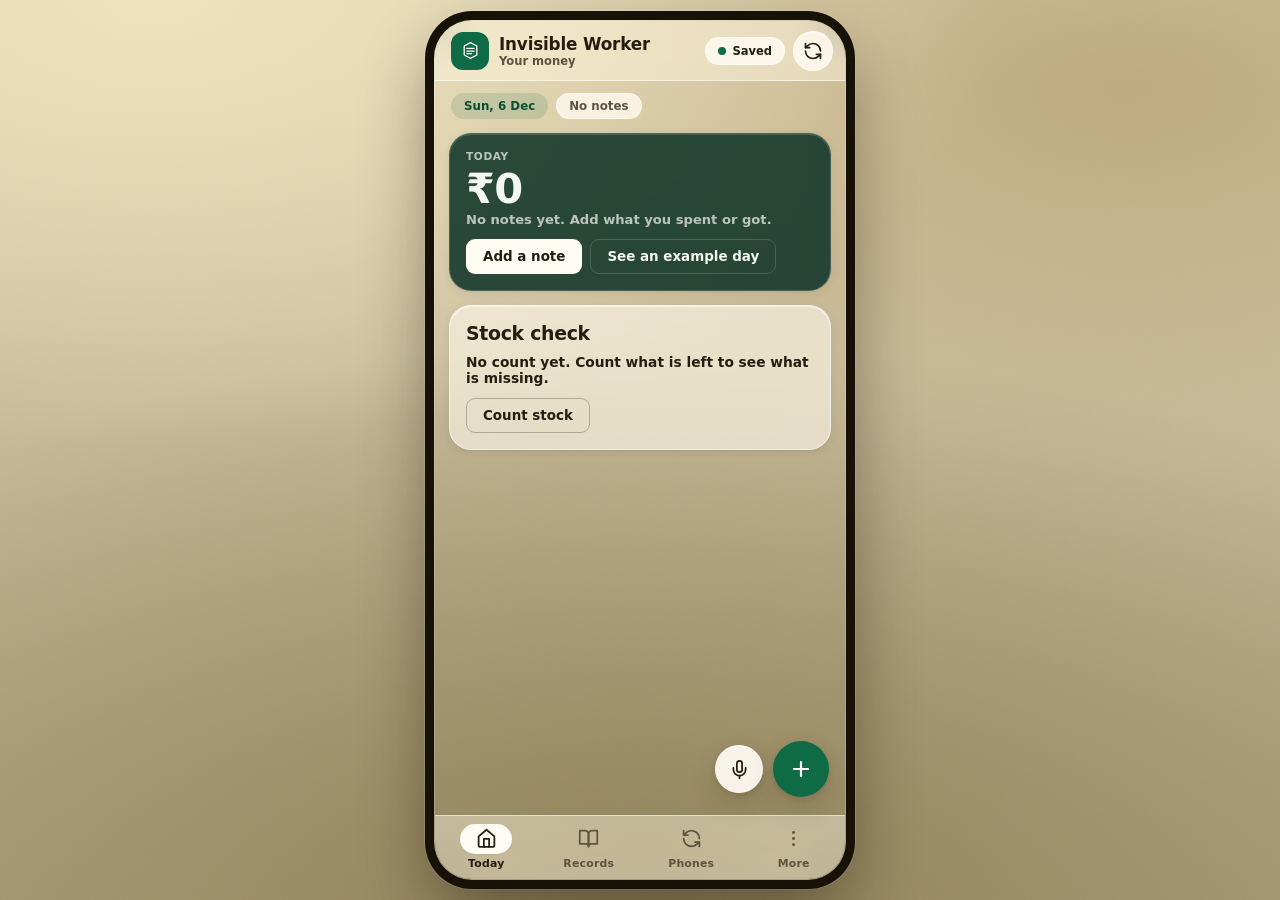
==== commit a8a6c461: "feat: add evidence bundles and a guided voice assistant Notes can now be anchored by a short video o" ====
--- a/frontend/index.html
+++ b/frontend/index.html
@@ -205,6 +205,10 @@
       </section>
     </main>
 
+    <button class="assistant-fab" id="assistant-btn" type="button" aria-label="Voice assistant" aria-haspopup="dialog">
+      <svg viewBox="0 0 24 24" fill="none" stroke="currentColor" stroke-width="2" stroke-linecap="round" stroke-linejoin="round" focusable="false"><path d="M12 2a3 3 0 0 0-3 3v7a3 3 0 0 0 6 0V5a3 3 0 0 0-3-3z"/><path d="M19 10v2a7 7 0 0 1-14 0v-2"/><path d="M12 19v3"/></svg>
+    </button>
+
     <button class="fab" id="fab" type="button" aria-label="Add a note" aria-haspopup="dialog">
       <svg viewBox="0 0 24 24" fill="none" stroke="currentColor" stroke-width="2.2" stroke-linecap="round" focusable="false"><path d="M12 5v14"/><path d="M5 12h14"/></svg>
     </button>
@@ -268,6 +272,10 @@
               <span class="capture__icon" aria-hidden="true"><svg viewBox="0 0 24 24" fill="none" stroke="currentColor" stroke-width="2" stroke-linecap="round" stroke-linejoin="round"><path d="M12 2a3 3 0 0 0-3 3v7a3 3 0 0 0 6 0V5a3 3 0 0 0-3-3z"/><path d="M19 10v2a7 7 0 0 1-14 0v-2"/><path d="M12 19v3"/></svg></span>
               <span>Voice</span>
             </button>
+            <button class="capture" type="button" id="video-btn">
+              <span class="capture__icon" aria-hidden="true"><svg viewBox="0 0 24 24" fill="none" stroke="currentColor" stroke-width="2" stroke-linecap="round" stroke-linejoin="round"><path d="m23 7-7 5 7 5V7z"/><rect x="1" y="5" width="15" height="14" rx="2"/></svg></span>
+              <span>Video</span>
+            </button>
             <button class="capture" type="button" id="type-btn">
               <span class="capture__icon" aria-hidden="true"><svg viewBox="0 0 24 24" fill="none" stroke="currentColor" stroke-width="2" stroke-linecap="round" stroke-linejoin="round"><path d="M17 3a2.85 2.85 0 1 1 4 4L7.5 20.5 2 22l1.5-5.5z"/></svg></span>
               <span>Type</span>
@@ -275,6 +283,7 @@
           </div>
 
           <input type="file" id="photo-input" accept="image/*" capture="environment" hidden>
+          <input type="file" id="bill-input" accept="image/*" multiple hidden>
           <div class="draft" id="add-draft" hidden></div>
 
           <form class="add-form" id="add-form" hidden>
@@ -314,6 +323,13 @@
               <span>Amount ₹</span>
               <input id="add-amount" type="number" inputmode="decimal" step="any" min="1" placeholder="180" required>
             </label>
+            <div class="attach-tools">
+              <button class="btn btn--small btn--outline" type="button" id="bill-btn">Add bill photo</button>
+              <button class="btn btn--small btn--outline" type="button" id="context-btn">Link past note</button>
+            </div>
+            <div class="attach-list" id="attach-list"></div>
+            <div class="attach-list" id="context-list"></div>
+            <div class="context-picker" id="context-picker" hidden></div>
             <label class="field">
               <span>Note (optional)</span>
               <input id="add-text" placeholder="What was said or written" autocomplete="off">
@@ -355,6 +371,45 @@
       </div>
     </div>
 
+    <div class="sheet" id="assistant-sheet" hidden>
+      <div class="sheet__backdrop" data-close-assistant></div>
+      <div class="sheet__panel" role="dialog" aria-modal="true" aria-labelledby="assistant-title">
+        <div class="sheet__grab" data-close-assistant aria-hidden="true"><span></span></div>
+        <div class="sheet__head">
+          <div>
+            <p class="eyebrow" id="assistant-eyebrow">Voice assistant</p>
+            <h2 id="assistant-title">Ask me</h2>
+          </div>
+          <button class="iconbtn" type="button" data-close-assistant aria-label="Close assistant">
+            <svg viewBox="0 0 24 24" fill="none" stroke="currentColor" stroke-width="2" stroke-linecap="round" stroke-linejoin="round" focusable="false"><path d="M18 6 6 18"/><path d="m6 6 12 12"/></svg>
+          </button>
+        </div>
+        <div class="sheet__body">
+          <div class="assistant-top">
+            <button class="assistant-orb" id="assistant-orb" type="button" aria-label="Speak">
+              <svg viewBox="0 0 24 24" fill="none" stroke="currentColor" stroke-width="2" stroke-linecap="round" stroke-linejoin="round" focusable="false"><path d="M12 2a3 3 0 0 0-3 3v7a3 3 0 0 0 6 0V5a3 3 0 0 0-3-3z"/><path d="M19 10v2a7 7 0 0 1-14 0v-2"/><path d="M12 19v3"/></svg>
+            </button>
+            <div class="assistant-meta">
+              <p id="assistant-status">Tap the mic and speak</p>
+              <p class="faint" id="assistant-lang-label">English</p>
+            </div>
+          </div>
+          <div class="assistant-reply" id="assistant-reply"></div>
+          <div class="assistant-actions">
+            <button class="btn btn--small btn--outline" type="button" data-assistant-action="add">Add a note</button>
+            <button class="btn btn--small btn--outline" type="button" data-assistant-action="today">Today's money</button>
+            <button class="btn btn--small btn--outline" type="button" data-assistant-action="stock">Count stock</button>
+            <button class="btn btn--small btn--outline" type="button" data-assistant-action="sync">Sync</button>
+          </div>
+          <div class="assistant-lang-row">
+            <button class="btn btn--small btn--ghost" id="assistant-lang-btn" type="button">हिंदी</button>
+            <button class="btn btn--small btn--ghost" id="assistant-location-btn" type="button">Use my location</button>
+          </div>
+          <p class="add-hint" id="assistant-hint">Voice needs internet. The money book works offline.</p>
+        </div>
+      </div>
+    </div>
+
     <div class="snackbar" id="toasts" aria-live="polite" aria-atomic="false"></div>
   </div>
 
--- a/frontend/styles.css
+++ b/frontend/styles.css
@@ -1573,20 +1573,20 @@
 .btn--hero-line { border-color: var(--hero-line); color: var(--hero-ink); background: transparent; }
 .btn--hero-line:hover { background: var(--hero-tile); }
 
-.capture-row { display: grid; grid-template-columns: repeat(3, 1fr); gap: 10px; margin-bottom: 14px; }
+.capture-row { display: grid; grid-template-columns: repeat(4, 1fr); gap: 8px; margin-bottom: 14px; }
 
 .capture {
   display: flex;
   flex-direction: column;
   align-items: center;
-  gap: 8px;
-  padding: 14px 6px 12px;
-  border: 1px solid var(--glass-edge);
-  border-radius: 18px;
+  gap: 6px;
+  padding: 12px 4px 10px;
+  border: 1px solid var(--glass-edge);
+  border-radius: 16px;
   background: var(--surface-2);
   color: var(--ink);
   font-family: var(--sans);
-  font-size: .8rem;
+  font-size: .72rem;
   font-weight: 700;
   cursor: pointer;
   box-shadow: var(--glass-inset), var(--shadow-soft);
@@ -1596,8 +1596,8 @@
 .capture:active { transform: scale(.97); }
 
 .capture__icon {
-  width: 46px;
-  height: 46px;
+  width: 40px;
+  height: 40px;
   border-radius: 50%;
   display: grid;
   place-items: center;
@@ -1606,7 +1606,7 @@
   color: var(--primary);
 }
 
-.capture__icon svg { width: 21px; height: 21px; }
+.capture__icon svg { width: 19px; height: 19px; }
 
 .draft {
   margin: 0 0 14px;
@@ -1619,8 +1619,9 @@
 .draft__row { display: flex; align-items: center; justify-content: space-between; gap: 10px; }
 .draft__label { font-size: .8rem; font-weight: 700; }
 .draft__actions { display: flex; flex-wrap: wrap; gap: 8px; margin-top: 10px; }
-.draft img { display: block; width: 100%; max-height: 240px; object-fit: cover; border-radius: 12px; margin-top: 10px; }
+.draft img { display: block; width: 100%; max-height: 190px; object-fit: cover; border-radius: 12px; margin-top: 10px; }
 .draft audio { width: 100%; margin-top: 10px; }
+.draft video { display: block; width: 100%; max-height: 260px; border-radius: 12px; margin-top: 10px; background: #000; }
 
 .recording { display: flex; align-items: center; gap: 9px; font-size: .88rem; font-weight: 700; color: var(--red); }
 .recording__dot { width: 10px; height: 10px; border-radius: 50%; background: var(--red); animation: pulse 1s ease-in-out infinite; }
@@ -1680,7 +1681,162 @@
 
 .source-media { margin-top: 10px; }
 .source-media img { display: block; width: 100%; max-height: 240px; object-fit: cover; border-radius: 12px; }
+.source-media video { display: block; width: 100%; border-radius: 12px; background: #000; }
 .source-audio { width: 100%; }
+
+.chip--video { background: var(--blue-soft); color: var(--blue); border-color: transparent; }
+
+.attach-tools { display: grid; grid-template-columns: 1fr 1fr; gap: 8px; }
+.attach-list { display: flex; flex-wrap: wrap; gap: 8px; }
+
+.attach-chip {
+  display: inline-flex;
+  align-items: center;
+  gap: 8px;
+  padding: 5px 8px 5px 5px;
+  border-radius: 12px;
+  border: 1px solid var(--glass-edge);
+  background: var(--surface-2);
+  font-size: .72rem;
+  font-weight: 700;
+}
+
+.attach-chip img { width: 34px; height: 34px; object-fit: cover; border-radius: 8px; display: block; }
+.attach-chip button { border: none; background: transparent; color: var(--muted); font-family: var(--sans); font-weight: 800; font-size: .8rem; cursor: pointer; padding: 2px 4px; }
+
+.context-chip {
+  display: inline-flex;
+  align-items: center;
+  gap: 8px;
+  padding: 7px 10px;
+  border-radius: 12px;
+  background: var(--green-soft);
+  color: var(--green-ink);
+  font-size: .72rem;
+  font-weight: 700;
+  border: 1px solid transparent;
+}
+
+.context-chip button { border: none; background: transparent; color: inherit; font-family: var(--sans); font-weight: 800; font-size: .8rem; cursor: pointer; padding: 0 2px; }
+
+.context-picker {
+  display: flex;
+  flex-direction: column;
+  gap: 4px;
+  padding: 8px;
+  border: 1px solid var(--line);
+  border-radius: 14px;
+  background: var(--surface-2);
+}
+
+.context-option {
+  display: flex;
+  justify-content: space-between;
+  gap: 8px;
+  width: 100%;
+  text-align: left;
+  border: 1px solid transparent;
+  border-radius: 10px;
+  background: transparent;
+  padding: 8px 10px;
+  font-family: var(--sans);
+  font-size: .78rem;
+  font-weight: 700;
+  color: var(--ink);
+  cursor: pointer;
+}
+
+.context-option span { color: var(--muted); font-weight: 600; }
+.context-option.is-selected { background: var(--green-soft); color: var(--green-ink); }
+.context-option.is-selected span { color: inherit; }
+
+.context-list { display: flex; flex-direction: column; }
+.attach-media { margin-top: 10px; }
+.attach-media .faint { display: block; margin-bottom: 4px; }
+
+.context-row {
+  display: flex;
+  justify-content: space-between;
+  align-items: baseline;
+  gap: 10px;
+  width: 100%;
+  padding: 10px 0;
+  border: none;
+  border-bottom: 1px solid var(--line);
+  background: transparent;
+  color: var(--ink);
+  font-family: var(--sans);
+  font-size: .86rem;
+  font-weight: 700;
+  text-align: left;
+  cursor: pointer;
+}
+
+.context-row:last-child { border-bottom: none; }
+.context-row span { color: var(--muted); font-weight: 600; }
+
+/* ---------- Voice assistant ---------- */
+
+.assistant-fab {
+  position: absolute;
+  right: 82px;
+  bottom: calc(var(--nav-h) + 22px);
+  z-index: 29;
+  width: 48px;
+  height: 48px;
+  border-radius: 50%;
+  border: 1px solid var(--glass-edge);
+  background: var(--surface-3);
+  color: var(--ink);
+  display: grid;
+  place-items: center;
+  box-shadow: var(--shadow-raised);
+  cursor: pointer;
+  backdrop-filter: blur(14px);
+}
+
+.assistant-fab svg { width: 21px; height: 21px; }
+.assistant-fab:active { transform: scale(.94); }
+.assistant-fab.is-listening { background: var(--red); color: var(--on-red); border-color: transparent; animation: pulse 1.2s ease-in-out infinite; }
+
+.assistant-top { display: flex; align-items: center; gap: 14px; }
+
+.assistant-orb {
+  width: 64px;
+  height: 64px;
+  flex: none;
+  border-radius: 50%;
+  border: 1px solid var(--glass-edge);
+  background: var(--accent);
+  color: var(--on-accent);
+  display: grid;
+  place-items: center;
+  box-shadow: var(--glass-inset), var(--shadow-raised);
+  cursor: pointer;
+}
+
+.assistant-orb svg { width: 26px; height: 26px; }
+.assistant-orb.is-listening { background: var(--red); color: var(--on-red); animation: pulse 1.2s ease-in-out infinite; }
+
+.assistant-meta p { margin: 0; font-size: .88rem; font-weight: 700; }
+.assistant-meta .faint { margin-top: 3px; font-size: .72rem; }
+
+.assistant-reply {
+  min-height: 62px;
+  margin: 14px 0;
+  padding: 14px;
+  border-radius: 16px;
+  background: var(--surface-2);
+  border: 1px solid var(--glass-edge);
+  font-size: .95rem;
+  font-weight: 600;
+  line-height: 1.5;
+}
+
+.assistant-reply:empty { display: none; }
+
+.assistant-actions { display: grid; grid-template-columns: 1fr 1fr; gap: 8px; }
+.assistant-lang-row { display: flex; gap: 4px; margin-top: 10px; }
 
 /* ---------- Value motion ---------- */
 
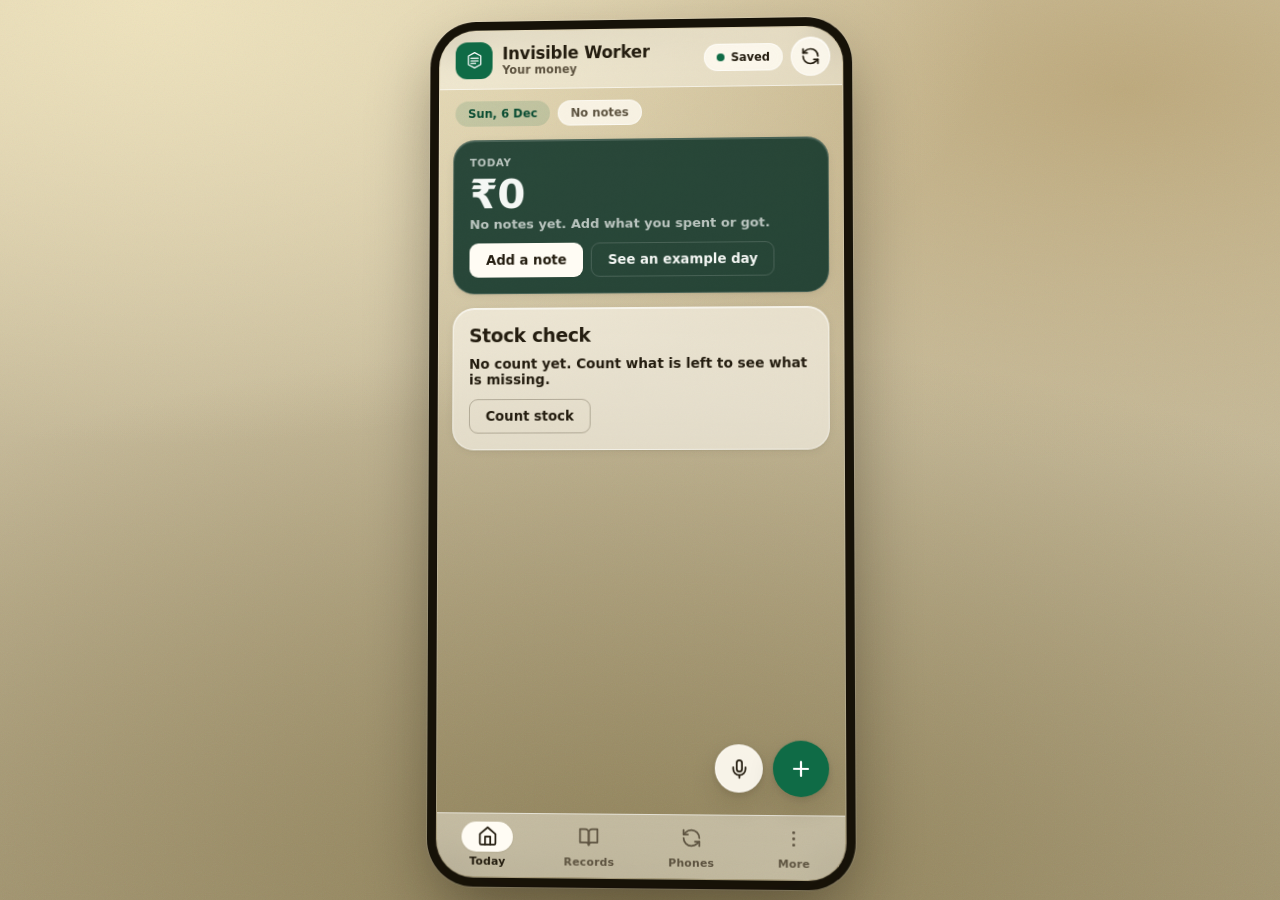
==== commit c58d9364: "feat: add device-reel motion and four more assistant languages The phone frame now wakes and tilts o" ====
--- a/frontend/index.html
+++ b/frontend/index.html
@@ -402,7 +402,17 @@
             <button class="btn btn--small btn--outline" type="button" data-assistant-action="sync">Sync</button>
           </div>
           <div class="assistant-lang-row">
-            <button class="btn btn--small btn--ghost" id="assistant-lang-btn" type="button">हिंदी</button>
+            <label class="lang-pick" aria-label="Assistant language">
+              <svg viewBox="0 0 24 24" fill="none" stroke="currentColor" stroke-width="2" stroke-linecap="round" stroke-linejoin="round" aria-hidden="true" focusable="false"><circle cx="12" cy="12" r="9"/><path d="M3 12h18"/><path d="M12 3a15 15 0 0 1 0 18a15 15 0 0 1 0-18z"/></svg>
+              <select id="assistant-lang-select">
+                <option value="en">English</option>
+                <option value="hi">हिंदी</option>
+                <option value="mr">मराठी</option>
+                <option value="or">ଓଡ଼ିଆ</option>
+                <option value="ta">தமிழ்</option>
+                <option value="te">తెలుగు</option>
+              </select>
+            </label>
             <button class="btn btn--small btn--ghost" id="assistant-location-btn" type="button">Use my location</button>
           </div>
           <p class="add-hint" id="assistant-hint">Voice needs internet. The money book works offline.</p>
--- a/frontend/styles.css
+++ b/frontend/styles.css
@@ -60,6 +60,8 @@
   --mono: "Cascadia Mono", "SFMono-Regular", Consolas, monospace;
   --nav-h: 64px;
   --appbar-h: 60px;
+  --ease-out: cubic-bezier(.16, 1, .3, 1);
+  --ease-spring: cubic-bezier(.22, 1.12, .36, 1);
 }
 
 [data-theme="dark"] {
@@ -171,10 +173,15 @@
   gap: 6px;
   background: var(--splash-bg);
   backdrop-filter: blur(14px) saturate(1.2);
-  transition: opacity .4s ease, visibility .4s ease;
-}
-
-.splash.is-hide { opacity: 0; visibility: hidden; }
+  transition: opacity .5s var(--ease-out), transform .5s var(--ease-out), filter .5s var(--ease-out), visibility .5s;
+}
+
+.splash.is-hide {
+  opacity: 0;
+  visibility: hidden;
+  transform: scale(1.025) translateY(-8px);
+  filter: blur(3px);
+}
 
 .splash__mark {
   width: 92px;
@@ -189,6 +196,20 @@
 }
 
 .splash__mark svg { width: 50px; height: 50px; }
+.splash__mark { animation: mark-in .9s var(--ease-spring) both; }
+
+.splash__name { animation: fade-up .55s .12s var(--ease-out) both; }
+.splash__tag { animation: fade-up .55s .2s var(--ease-out) both; }
+
+@keyframes mark-in {
+  from { opacity: 0; transform: rotateY(-26deg) rotateX(7deg) scale(.9); }
+  to { opacity: 1; transform: none; }
+}
+
+@keyframes fade-up {
+  from { opacity: 0; transform: translateY(8px); }
+  to { opacity: 1; transform: none; }
+}
 
 .splash__name {
   margin: 0;
@@ -322,6 +343,7 @@
 /* ---------- Main scroll region ---------- */
 
 main {
+  position: relative;
   flex: 1;
   overflow-y: auto;
   overscroll-behavior: contain;
@@ -329,6 +351,8 @@
   padding: 12px 14px calc(var(--nav-h) + 84px);
   scrollbar-width: thin;
   scrollbar-color: var(--line-strong) transparent;
+  perspective: 1200px;
+  perspective-origin: 50% 0%;
 }
 
 main::-webkit-scrollbar { width: 6px; }
@@ -336,6 +360,43 @@
 main::-webkit-scrollbar-track { background: transparent; }
 
 .page { display: flex; flex-direction: column; gap: 14px; }
+
+.page--enter {
+  animation: page-in .52s var(--ease-out) both;
+  transform-origin: 50% 0%;
+}
+
+.page--enter > * {
+  animation: rise-in .56s var(--ease-out) both;
+  animation-delay: calc(var(--stagger, 0) * 42ms);
+}
+
+@keyframes page-in {
+  0% { opacity: 0; transform: translate3d(0, 20px, -60px) rotateX(4deg); }
+  60% { opacity: 1; }
+  100% { opacity: 1; transform: none; }
+}
+
+@keyframes rise-in {
+  from { opacity: 0; transform: translate3d(0, 13px, 0); }
+  to { opacity: 1; transform: none; }
+}
+
+.card--hero { position: relative; overflow: hidden; }
+
+.page--enter .card--hero::after {
+  content: "";
+  position: absolute;
+  inset: -70% -20%;
+  pointer-events: none;
+  background: linear-gradient(104deg, transparent 36%, rgba(255, 255, 255, .10) 47%, transparent 58%);
+  transform: translateX(-55%) rotate(6deg);
+  animation: hero-sheen 1.15s .12s var(--ease-out) both;
+}
+
+@keyframes hero-sheen {
+  to { transform: translateX(55%) rotate(6deg); }
+}
 
 .page-hint {
   margin: 0;
@@ -1226,7 +1287,7 @@
 
 /* ---------- Receipt sheet ---------- */
 
-.sheet { position: absolute; inset: 0; z-index: 50; }
+.sheet { position: absolute; inset: 0; z-index: 50; perspective: 1200px; }
 
 .sheet__backdrop {
   position: absolute;
@@ -1253,10 +1314,14 @@
   border-radius: 28px 28px 0 0;
   backdrop-filter: blur(28px) saturate(1.3);
   box-shadow: var(--shadow-raised);
-  animation: slide-up .26s cubic-bezier(.2, .8, .3, 1);
-}
-
-@keyframes slide-up { from { transform: translateY(60%); } }
+  transform-origin: 50% 100%;
+  animation: sheet-in .44s var(--ease-spring);
+}
+
+@keyframes sheet-in {
+  from { transform: translateY(64px) rotateX(5deg) scale(.975); opacity: .55; }
+  to { transform: none; opacity: 1; }
+}
 
 .sheet__grab { padding: 9px 0 3px; cursor: grab; }
 .sheet__grab span { display: block; width: 36px; height: 4px; border-radius: 999px; background: var(--line-strong); margin: 0 auto; }
@@ -1420,7 +1485,17 @@
     display: grid;
     place-items: center;
     padding: 20px 0;
+    perspective: 1900px;
+    overflow: hidden;
   }
+
+  .app {
+    transform: scale(var(--tilt-scale, 1)) rotateX(var(--tilt-x, 0deg)) rotateY(var(--tilt-y, 0deg));
+    transform-style: preserve-3d;
+    will-change: transform;
+    transform-origin: 50% 50%;
+  }
+}
 
   .app {
     width: 412px;
@@ -1836,7 +1911,34 @@
 .assistant-reply:empty { display: none; }
 
 .assistant-actions { display: grid; grid-template-columns: 1fr 1fr; gap: 8px; }
-.assistant-lang-row { display: flex; gap: 4px; margin-top: 10px; }
+.assistant-lang-row { display: flex; align-items: center; flex-wrap: wrap; gap: 4px; margin-top: 10px; }
+
+.lang-pick {
+  display: inline-flex;
+  align-items: center;
+  gap: 6px;
+  height: 34px;
+  padding: 0 8px 0 10px;
+  border-radius: 999px;
+  border: 1px solid var(--line-strong);
+  background: var(--surface-2);
+  color: var(--ink);
+}
+
+.lang-pick svg { width: 16px; height: 16px; color: var(--muted); flex: none; }
+
+.lang-pick select {
+  border: none;
+  background: transparent;
+  color: inherit;
+  font-family: var(--sans);
+  font-size: .78rem;
+  font-weight: 700;
+  padding: 4px 2px;
+  max-width: 112px;
+}
+
+.lang-pick select:focus { outline: none; }
 
 /* ---------- Value motion ---------- */
 
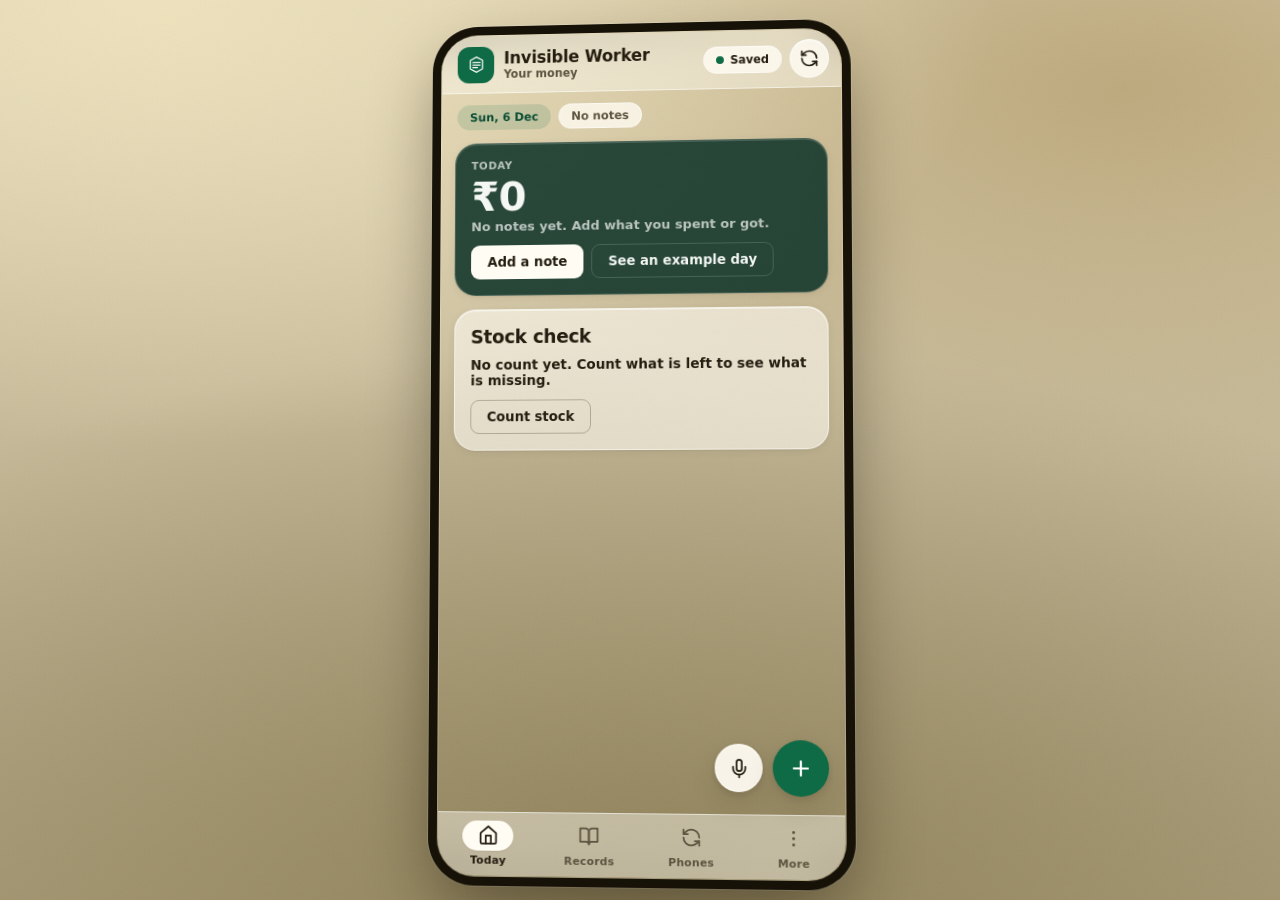
==== commit c293b32f: "fix: restore full-screen app on phones A misplaced brace left the 412x880 desktop frame rule outside" ====
--- a/frontend/index.html
+++ b/frontend/index.html
@@ -4,8 +4,7 @@
   <meta charset="utf-8">
   <meta name="viewport" content="width=device-width, initial-scale=1, viewport-fit=cover">
   <meta name="color-scheme" content="light dark">
-  <meta name="theme-color" media="(prefers-color-scheme: light)" content="#d9cdac">
-  <meta name="theme-color" media="(prefers-color-scheme: dark)" content="#100d07">
+  <meta name="theme-color" id="theme-color" content="#d9cdac">
   <meta name="mobile-web-app-capable" content="yes">
   <meta name="apple-mobile-web-app-capable" content="yes">
   <meta name="apple-mobile-web-app-status-bar-style" content="black-translucent">
@@ -20,7 +19,11 @@
         var stored = localStorage.getItem("iw-theme");
         var theme = stored || (window.matchMedia("(prefers-color-scheme: dark)").matches ? "dark" : "light");
         document.documentElement.dataset.theme = theme;
-      } catch (error) { document.documentElement.dataset.theme = "light"; }
+        var themeMeta = document.getElementById("theme-color");
+        if (themeMeta) themeMeta.setAttribute("content", theme === "dark" ? "#100d07" : "#d9cdac");
+      } catch (error) {
+        document.documentElement.dataset.theme = "light";
+      }
     })();
   </script>
   <link rel="stylesheet" href="styles.css">
--- a/frontend/styles.css
+++ b/frontend/styles.css
@@ -1480,7 +1480,7 @@
 
 /* ---------- Desktop phone frame ---------- */
 
-@media (min-width: 700px) {
+@media (min-width: 700px) and (hover: hover) and (pointer: fine) {
   body {
     display: grid;
     place-items: center;
@@ -1490,19 +1490,15 @@
   }
 
   .app {
-    transform: scale(var(--tilt-scale, 1)) rotateX(var(--tilt-x, 0deg)) rotateY(var(--tilt-y, 0deg));
-    transform-style: preserve-3d;
-    will-change: transform;
-    transform-origin: 50% 50%;
-  }
-}
-
-  .app {
     width: 412px;
     height: min(880px, calc(100dvh - 40px));
     border-radius: 38px;
     border: 1px solid rgba(255, 255, 255, .18);
     box-shadow: 0 30px 70px rgba(25, 18, 6, .45), 0 0 0 9px #171309, 0 0 0 10px rgba(255, 255, 255, .16);
+    transform: scale(var(--tilt-scale, 1)) rotateX(var(--tilt-x, 0deg)) rotateY(var(--tilt-y, 0deg));
+    transform-style: preserve-3d;
+    will-change: transform;
+    transform-origin: 50% 50%;
   }
 }
 
